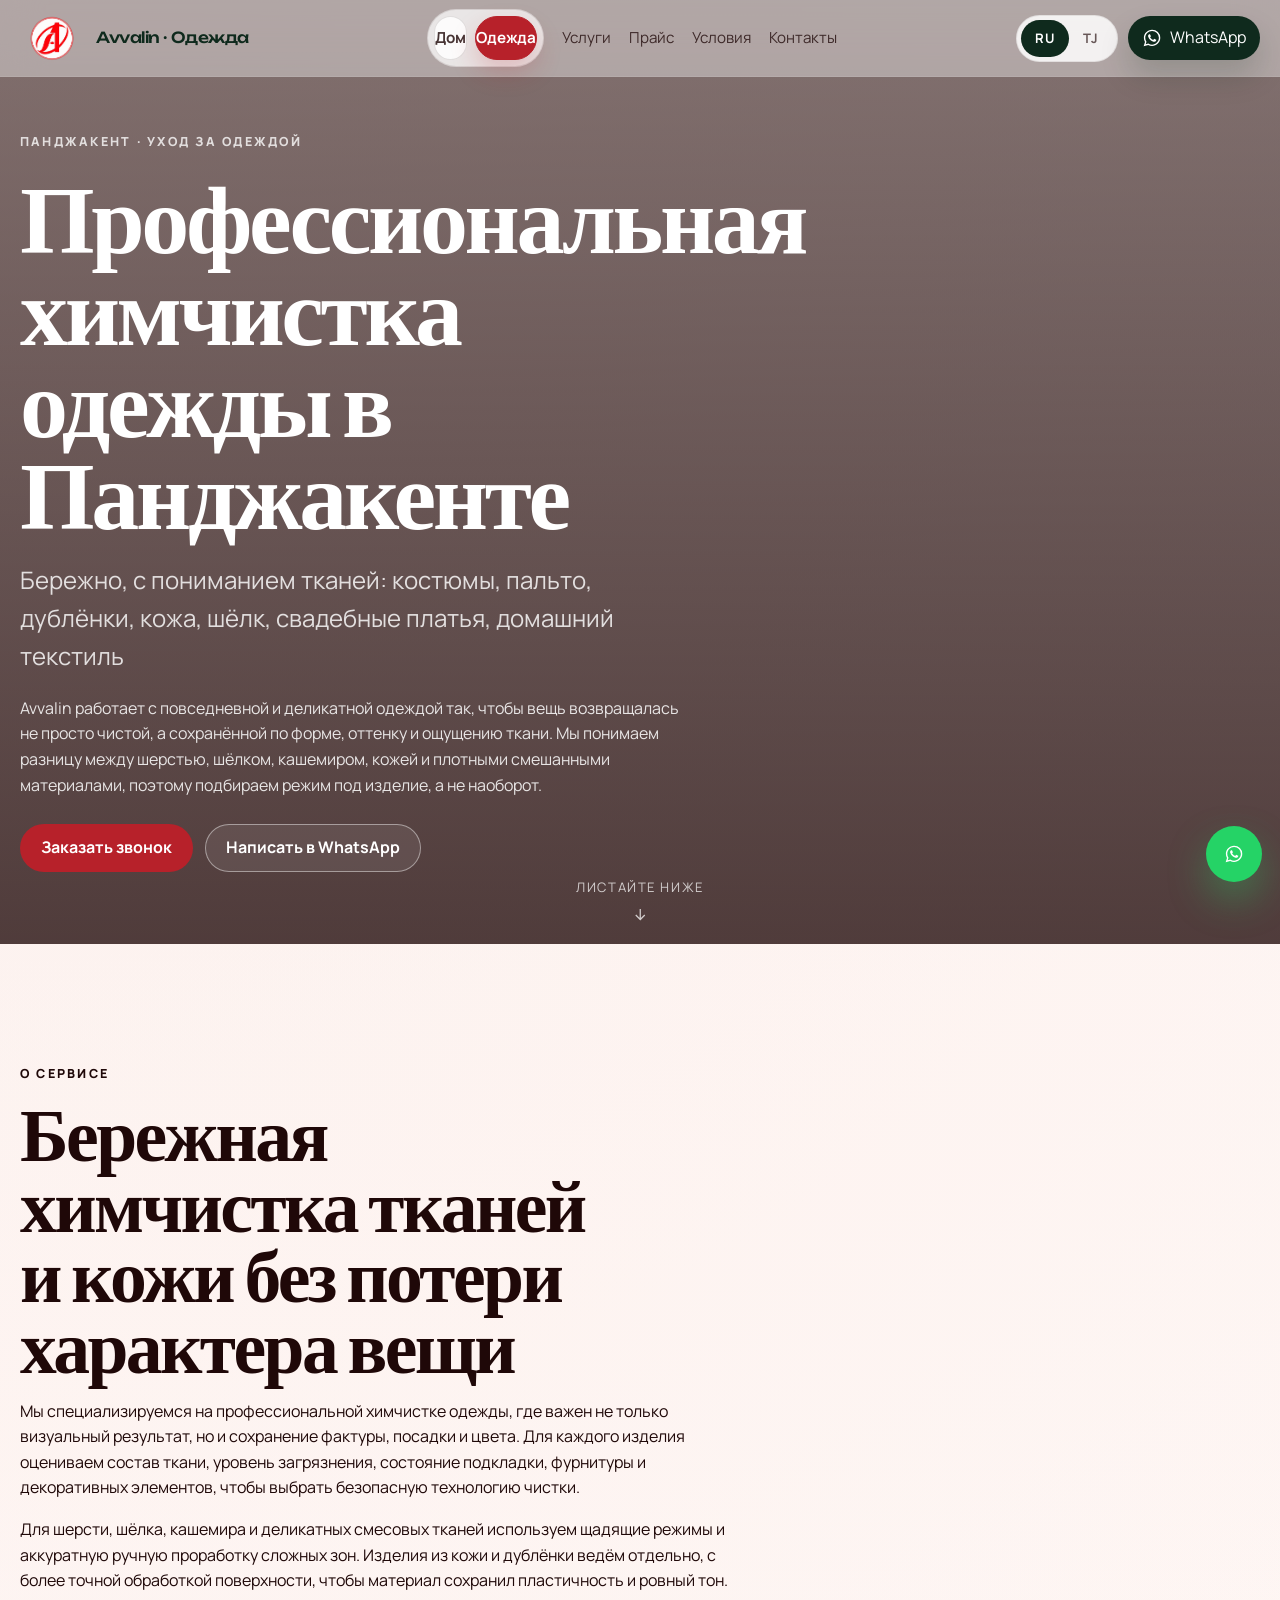
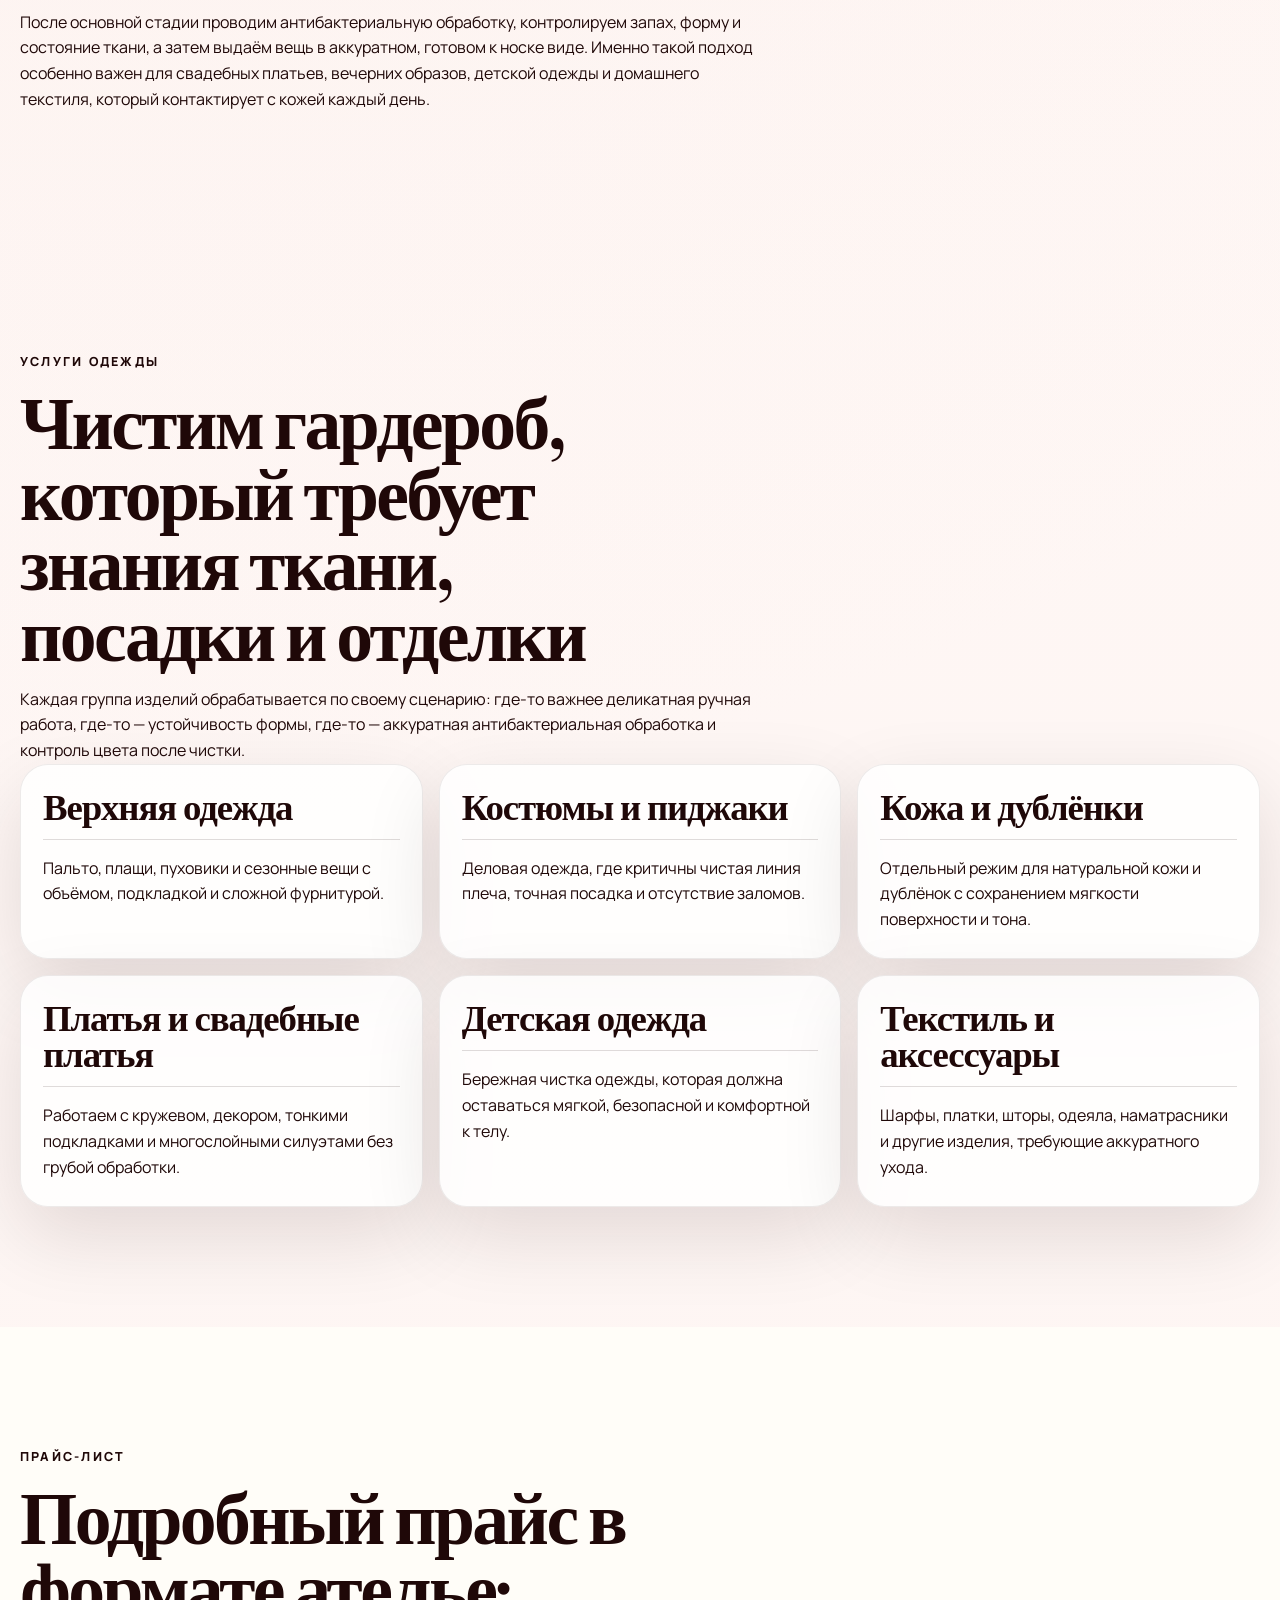
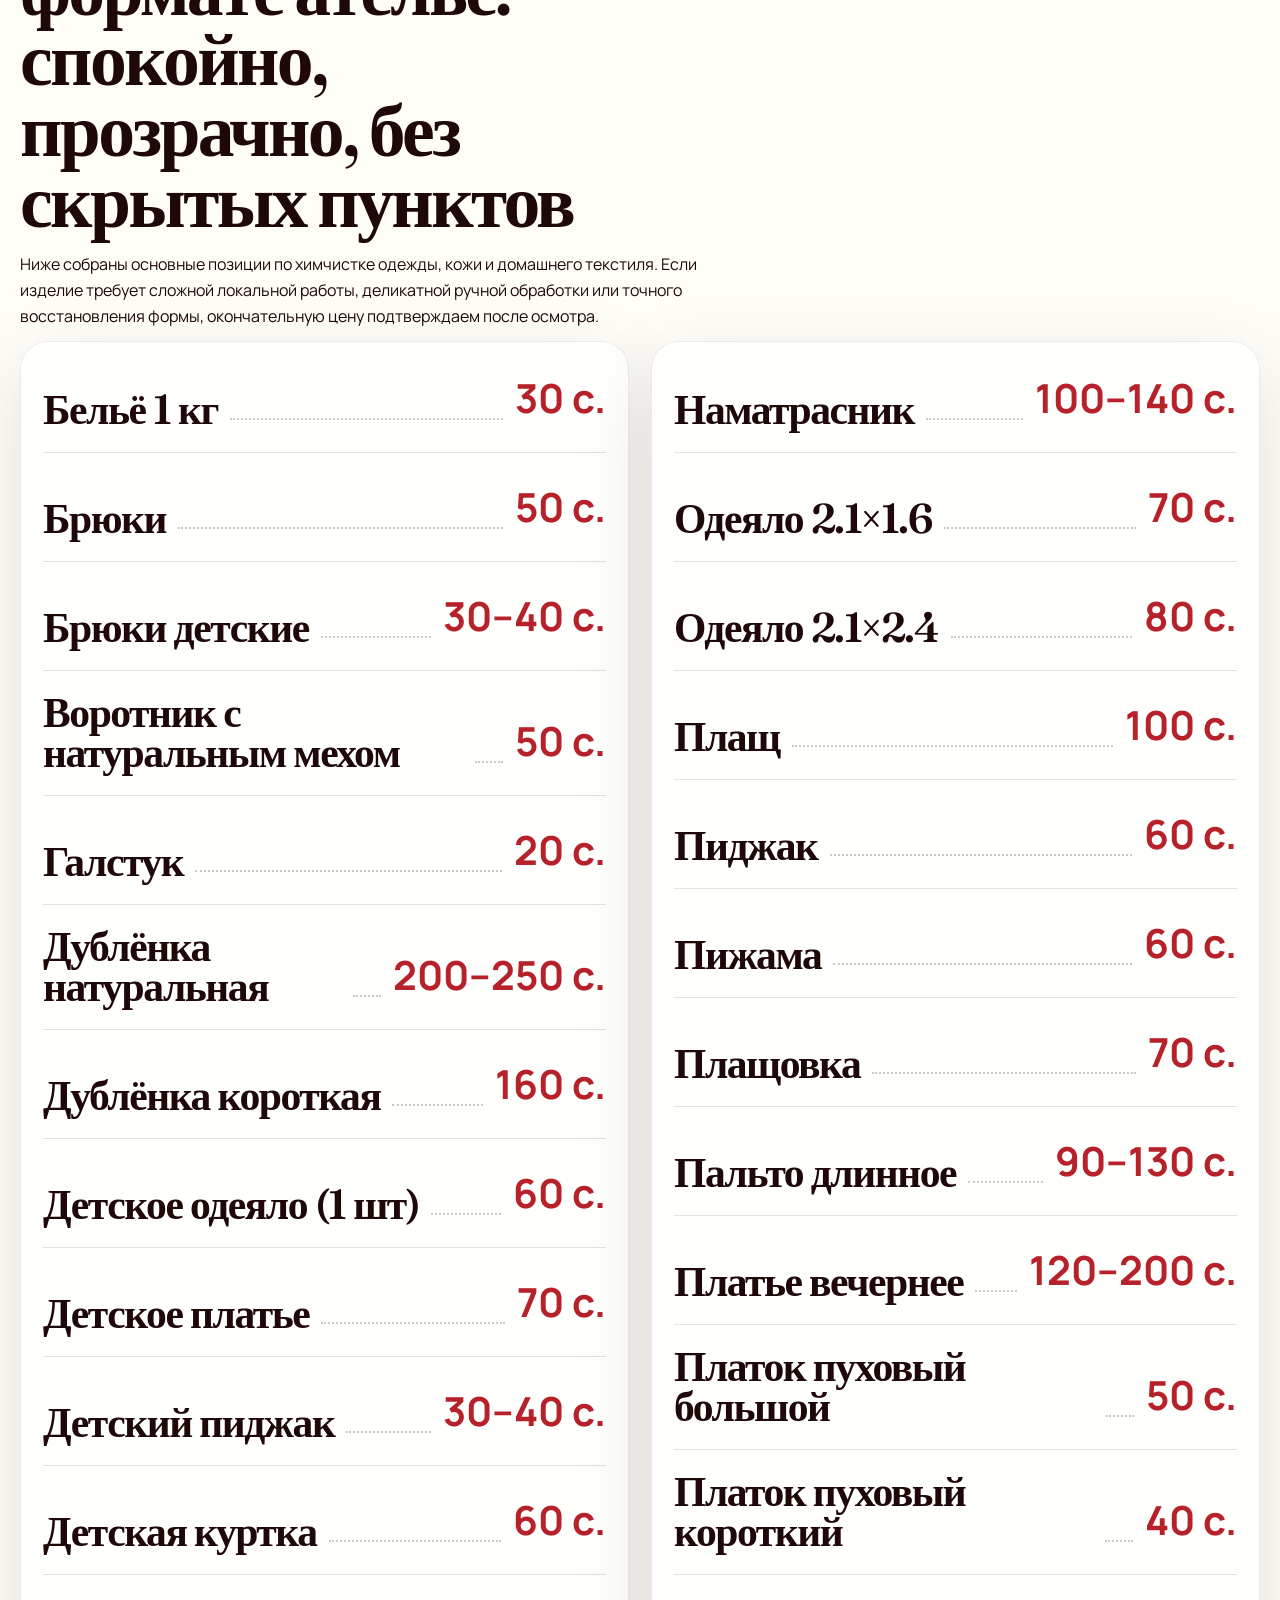
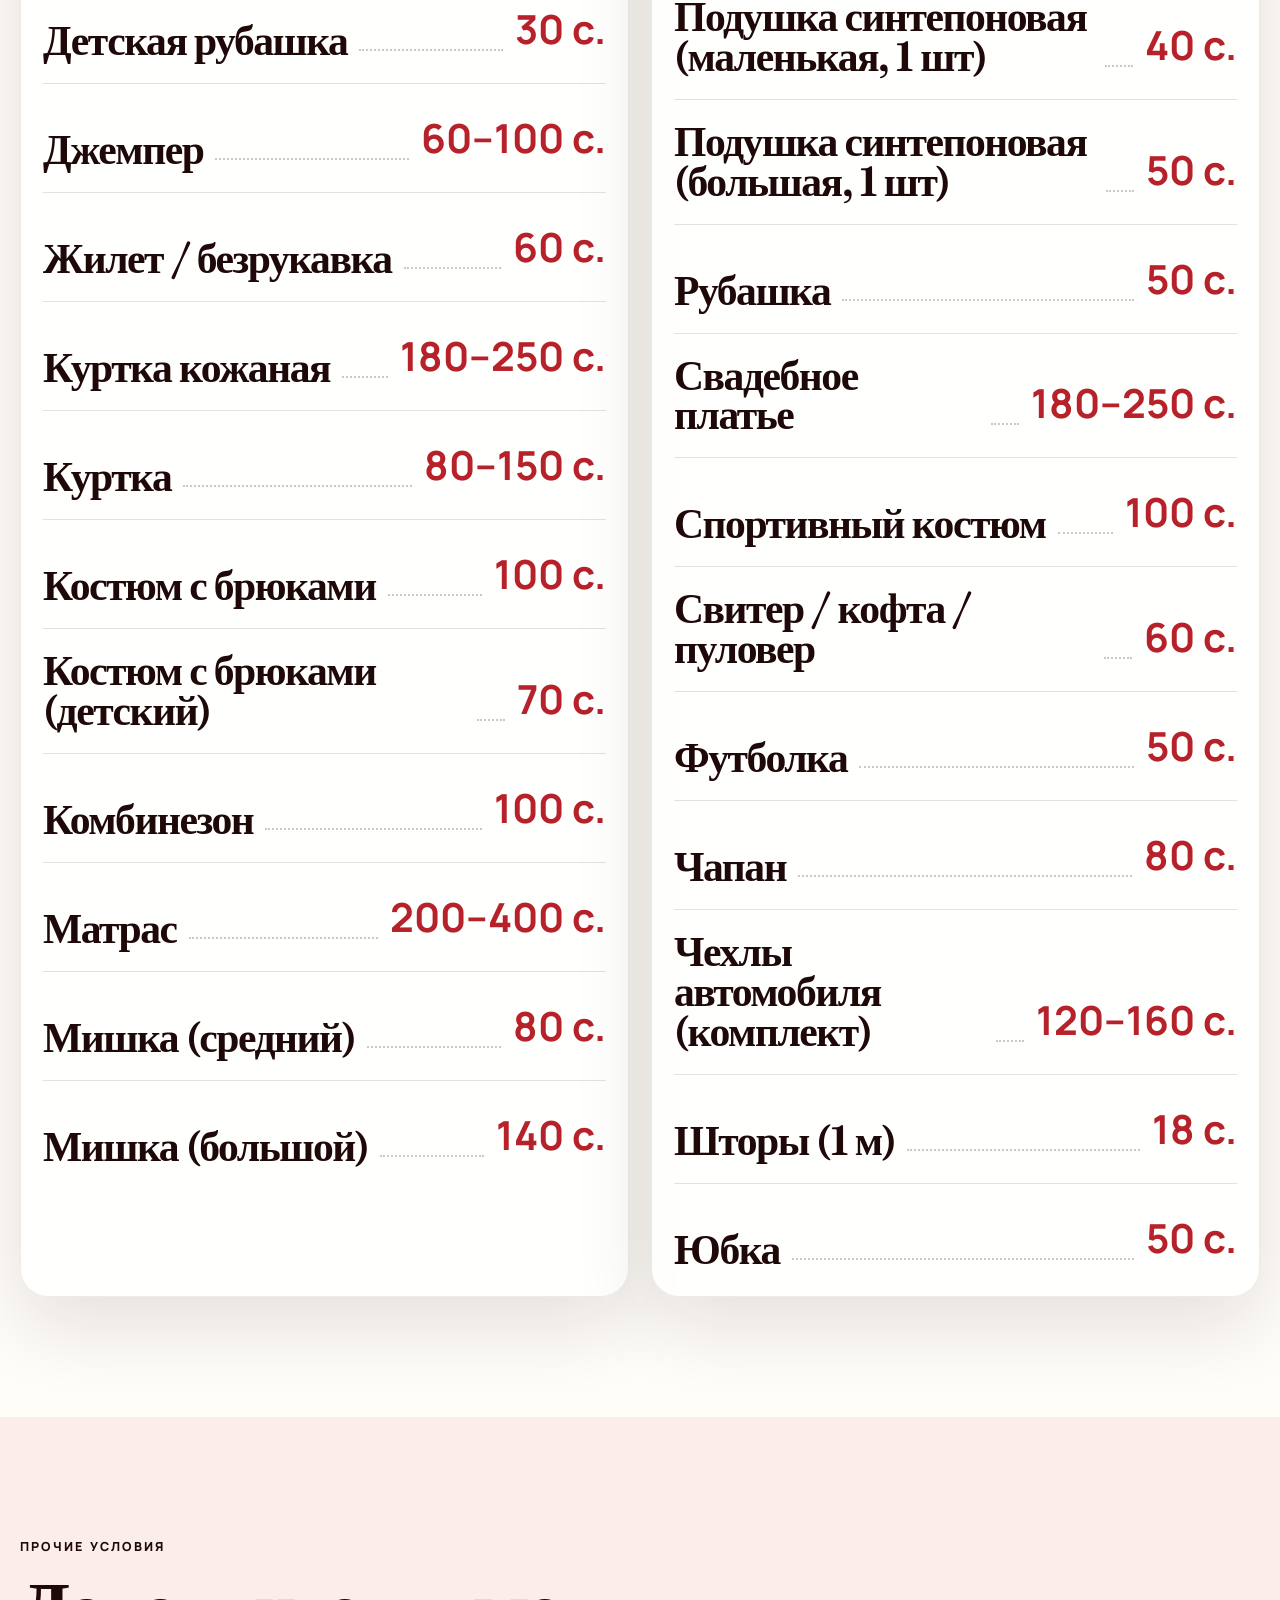
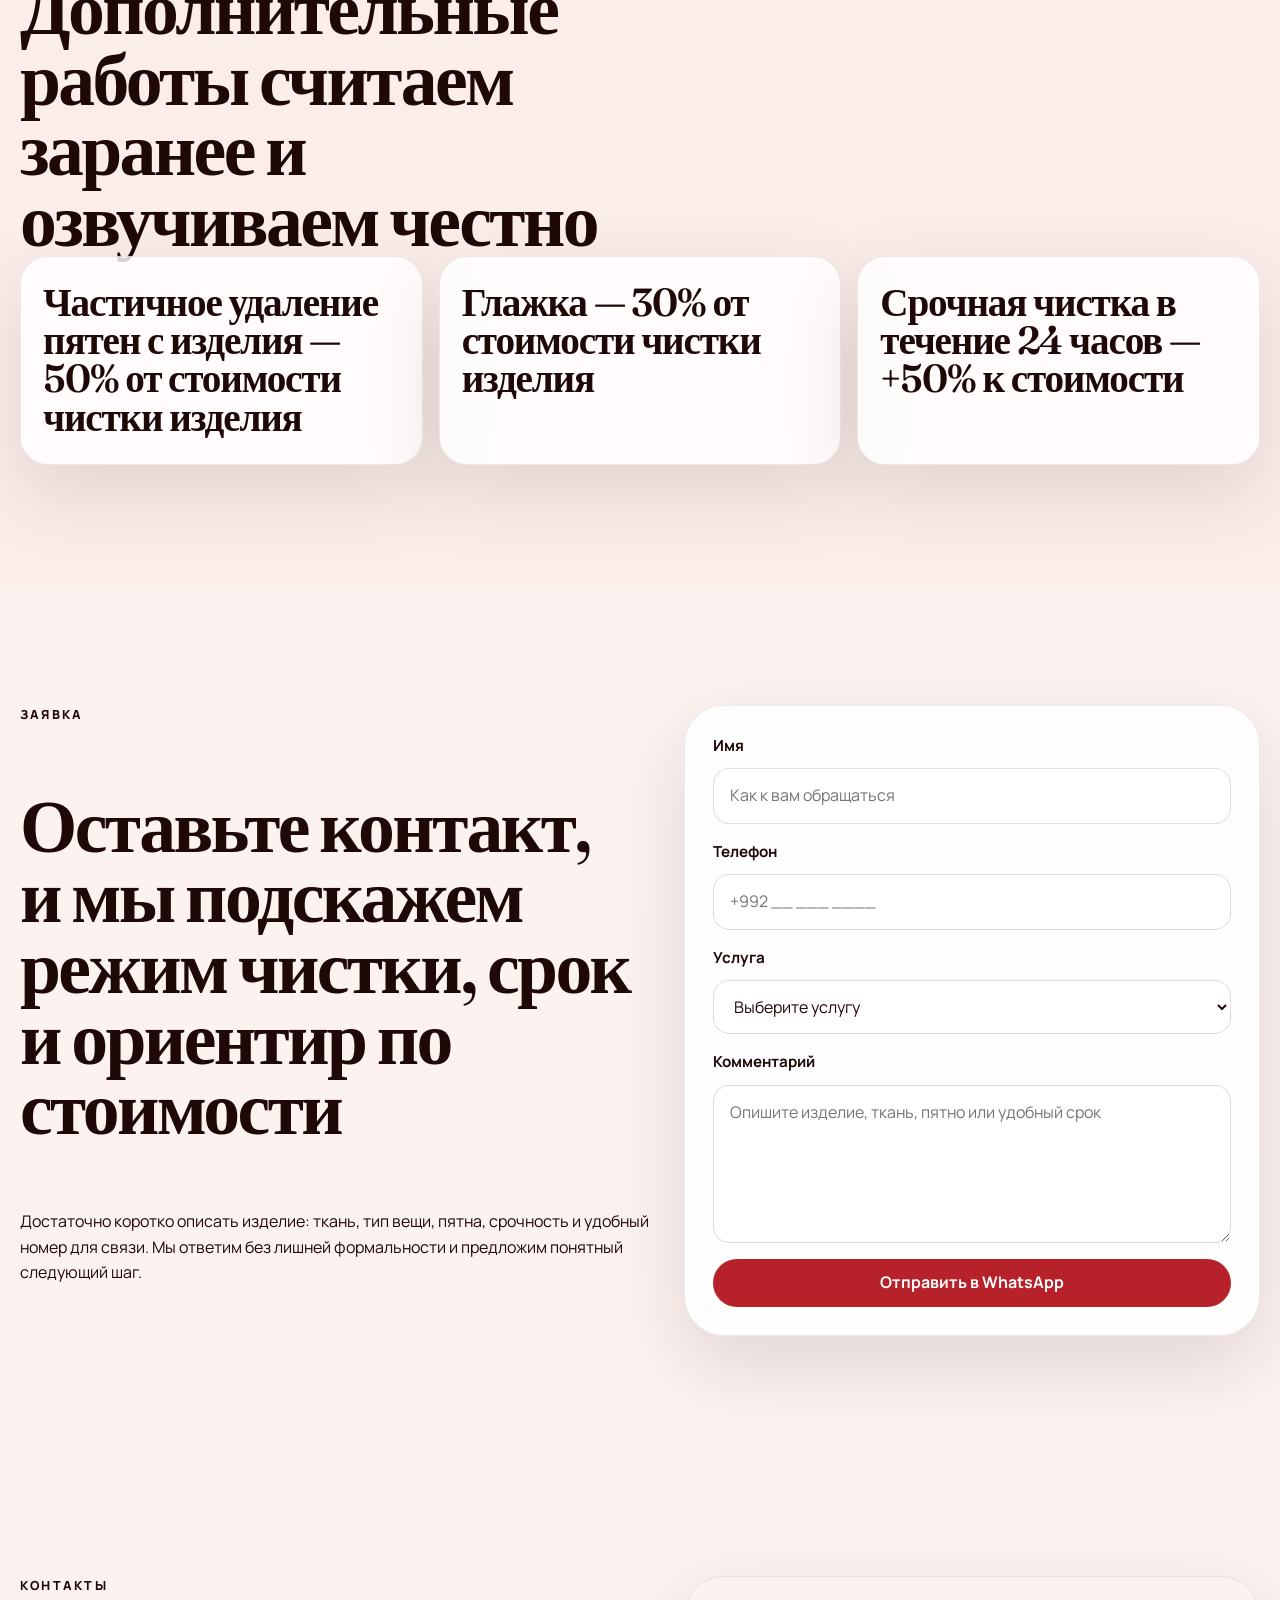
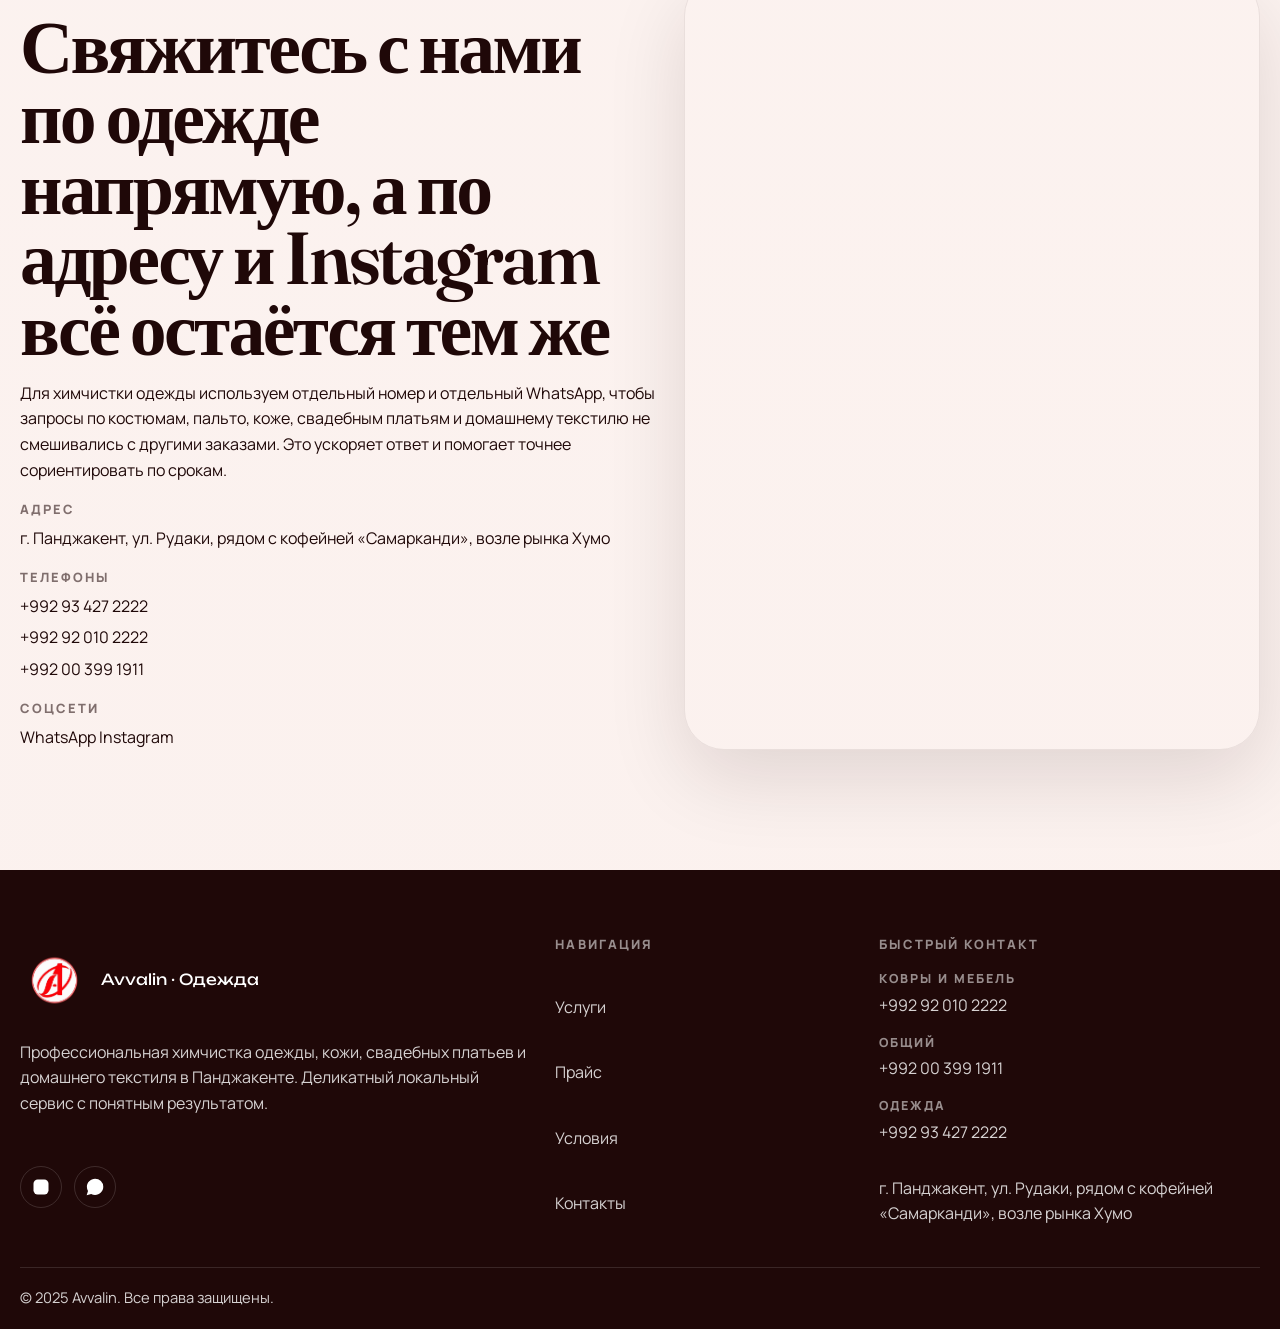
==== clothing.html @ 43af477d "feat(clothing): add second page Avvalin Clothing with red theme - New clothing.html page (red theme " ====
<!DOCTYPE html>
<html lang="ru">
  <head>
    <meta charset="UTF-8" />
    <meta name="viewport" content="width=device-width, initial-scale=1.0" />
    <title>Avvalin — химчистка одежды в Панджакенте</title>
    <meta
      name="description"
      content="Avvalin — профессиональная химчистка одежды, кожи, свадебных платьев и домашнего текстиля в Панджакенте."
    />
    <meta name="theme-color" content="#B7212A" />
    <link rel="preconnect" href="https://fonts.googleapis.com" />
    <link rel="preconnect" href="https://fonts.gstatic.com" crossorigin />
    <link
      href="https://fonts.googleapis.com/css2?family=Fraunces:opsz,wght@9..144,500;9..144,600;9..144,700&family=Manrope:wght@400;500;600;700;800&family=Unbounded:wght@500;600&display=swap&subset=cyrillic"
      rel="stylesheet"
    />
    <link rel="stylesheet" href="./styles.css" />
  </head>
  <body
    data-theme="red"
    data-whatsapp-number="992934272222"
    data-title-ru="Avvalin — химчистка одежды в Панджакенте"
    data-title-tj="Avvalin — кимиёшӯйии либос дар Панҷакент"
    data-description-ru="Avvalin — профессиональная химчистка одежды, кожи, свадебных платьев и домашнего текстиля в Панджакенте."
    data-description-tj="Avvalin — кимиёшӯйии касбии либос, чарм, либосҳои арӯсӣ ва матоъи хонагӣ дар Панҷакент."
  >
    <header class="site-header is-top" data-header>
      <div class="container header-inner">
        <a class="brand" href="#hero" aria-label="Avvalin">
          <img
            src="./assets/logo-red.png"
            alt="Avvalin"
            width="216"
            height="58"
            loading="eager"
            decoding="async"
            data-alt-ru="Логотип Avvalin"
            data-alt-tj="Нишонаи Avvalin"
          />
          <span class="brand-name" data-ru="Avvalin · Одежда" data-tj="Avvalin · Либос">
            Avvalin · Одежда
          </span>
        </a>

        <nav class="header-nav" aria-label="Основная навигация">
          <div class="page-switch" aria-label="Навигация по страницам">
            <a class="page-switch__link" href="./index.html" data-ru="Дом" data-tj="Хона">Дом</a>
            <a class="page-switch__link is-current" href="./clothing.html" data-ru="Одежда" data-tj="Либос">
              Одежда
            </a>
          </div>
          <a href="#services" data-ru="Услуги" data-tj="Хизматҳо">Услуги</a>
          <a href="#price" data-ru="Прайс" data-tj="Нархнома">Прайс</a>
          <a href="#terms" data-ru="Условия" data-tj="Шартҳо">Условия</a>
          <a href="#contacts" data-ru="Контакты" data-tj="Тамос">Контакты</a>
        </nav>

        <div class="header-actions">
          <div class="language-switch" role="group" aria-label="Language switcher">
            <button class="language-switch__button is-active" type="button" data-lang-button="ru">
              RU
            </button>
            <button class="language-switch__button" type="button" data-lang-button="tj">TJ</button>
          </div>

          <a
            class="wa-chip"
            href="https://wa.me/992934272222"
            target="_blank"
            rel="noreferrer"
            aria-label="WhatsApp"
            data-aria-ru="Написать в WhatsApp"
            data-aria-tj="Дар WhatsApp навиштан"
          >
            <svg viewBox="0 0 24 24" aria-hidden="true">
              <path
                d="M19.05 4.94A9.76 9.76 0 0 0 12.09 2C6.66 2 2.25 6.41 2.25 11.84c0 1.74.46 3.43 1.34 4.92L2 22l5.4-1.57a9.8 9.8 0 0 0 4.68 1.2h.01c5.43 0 9.84-4.41 9.84-9.84a9.75 9.75 0 0 0-2.88-6.85Zm-6.96 15.04h-.01a8.15 8.15 0 0 1-4.14-1.13l-.3-.18-3.2.93.95-3.11-.2-.32a8.14 8.14 0 0 1-1.26-4.34c0-4.5 3.66-8.16 8.16-8.16 2.18 0 4.23.85 5.77 2.39a8.1 8.1 0 0 1 2.39 5.77c0 4.5-3.66 8.15-8.16 8.15Zm4.47-6.11c-.24-.12-1.43-.71-1.65-.79-.22-.08-.38-.12-.54.12-.16.24-.62.79-.76.95-.14.16-.28.18-.52.06-.24-.12-1-.37-1.91-1.19-.71-.63-1.19-1.41-1.33-1.65-.14-.24-.01-.37.1-.49.1-.1.24-.28.36-.42.12-.14.16-.24.24-.4.08-.16.04-.3-.02-.42-.06-.12-.54-1.31-.74-1.79-.2-.48-.4-.41-.54-.41h-.46c-.16 0-.42.06-.64.3-.22.24-.84.82-.84 2s.86 2.32.98 2.48c.12.16 1.69 2.58 4.09 3.62.57.25 1.02.4 1.37.51.58.18 1.11.16 1.53.1.47-.07 1.43-.58 1.64-1.14.2-.56.2-1.04.14-1.14-.06-.1-.22-.16-.46-.28Z"
              />
            </svg>
            <span data-ru="WhatsApp" data-tj="WhatsApp">WhatsApp</span>
          </a>

          <button
            class="menu-toggle"
            type="button"
            aria-label="Открыть меню"
            aria-expanded="false"
            data-menu-toggle
            data-aria-ru="Открыть меню"
            data-aria-tj="Кушодани меню"
          >
            <span></span>
            <span></span>
            <span></span>
          </button>
        </div>
      </div>
    </header>

    <div class="mobile-menu" data-mobile-menu aria-hidden="true">
      <div class="mobile-menu__backdrop" data-menu-backdrop aria-hidden="true"></div>
      <div class="mobile-menu__panel" role="dialog" aria-modal="true" aria-label="Меню">
        <button
          class="mobile-menu__close"
          type="button"
          data-menu-close
          aria-label="Закрыть меню"
          data-aria-ru="Закрыть меню"
          data-aria-tj="Бастани меню"
        >
          <svg viewBox="0 0 24 24" aria-hidden="true">
            <path d="M6 6l12 12M18 6L6 18" />
          </svg>
        </button>
        <div class="mobile-menu__inner">
          <nav class="mobile-menu__nav" aria-label="Mobile navigation">
            <div class="page-switch page-switch--menu" aria-label="Навигация по страницам">
              <a class="page-switch__link" href="./index.html" data-menu-link data-ru="Дом" data-tj="Хона">Дом</a>
              <a class="page-switch__link is-current" href="./clothing.html" data-menu-link data-ru="Одежда" data-tj="Либос">
                Одежда
              </a>
            </div>
            <a href="#services" data-menu-link data-ru="Услуги" data-tj="Хизматҳо">Услуги</a>
            <a href="#price" data-menu-link data-ru="Прайс" data-tj="Нархнома">Прайс</a>
            <a href="#terms" data-menu-link data-ru="Условия" data-tj="Шартҳо">Условия</a>
            <a href="#contacts" data-menu-link data-ru="Контакты" data-tj="Тамос">Контакты</a>
            <a href="#request" data-menu-link data-ru="Заявка" data-tj="Дархост">Заявка</a>
          </nav>
          <div class="mobile-menu__meta">
            <p
              data-ru="Профессиональная химчистка одежды, кожи и деликатного текстиля в Панджакенте."
              data-tj="Кимиёшӯйии касбии либос, чарм ва матоъи нозук дар Панҷакент."
            >
              Профессиональная химчистка одежды, кожи и деликатного текстиля в Панджакенте.
            </p>
            <a class="mobile-menu__phone" href="tel:+992934272222">+992 93 427 2222</a>
            <a class="mobile-menu__phone" href="tel:+992920102222">+992 92 010 2222</a>
            <a class="mobile-menu__phone" href="tel:+992003991911">+992 00 399 1911</a>
            <a
              class="mobile-menu__wa"
              href="https://wa.me/992934272222"
              target="_blank"
              rel="noreferrer"
              data-ru="Написать в WhatsApp"
              data-tj="Дар WhatsApp навиштан"
            >
              Написать в WhatsApp
            </a>
          </div>
        </div>
      </div>
    </div>

    <main>
      <section class="hero" id="hero">
        <div class="hero-media" aria-hidden="true"></div>
        <div class="hero-overlay" aria-hidden="true"></div>

        <div class="container hero-content">
          <p class="hero-kicker" data-ru="Панджакент · уход за одеждой" data-tj="Панҷакент · нигоҳубини либос">
            Панджакент · уход за одеждой
          </p>
          <h1
            class="hero-title"
            data-ru="Профессиональная химчистка одежды в Панджакенте"
            data-tj="Кимиёшӯйии касбии либос дар Панҷакент"
          >
            Профессиональная химчистка одежды в Панджакенте
          </h1>
          <p
            class="hero-subtitle"
            data-ru="Бережно, с пониманием тканей: костюмы, пальто, дублёнки, кожа, шёлк, свадебные платья, домашний текстиль"
            data-tj="Бо эҳтиёт, бо донистани матоъҳо: костюмҳо, пальто, дубленка, чарм, абрешим, либосҳои арӯсӣ ва матоъи хонагӣ"
          >
            Бережно, с пониманием тканей: костюмы, пальто, дублёнки, кожа, шёлк, свадебные
            платья, домашний текстиль
          </p>
          <div class="hero-copy">
            <p
              data-ru="Avvalin работает с повседневной и деликатной одеждой так, чтобы вещь возвращалась не просто чистой, а сохранённой по форме, оттенку и ощущению ткани. Мы понимаем разницу между шерстью, шёлком, кашемиром, кожей и плотными смешанными материалами, поэтому подбираем режим под изделие, а не наоборот."
              data-tj="Avvalin бо либоси ҳаррӯза ва нозук тавре кор мекунад, ки ашё на танҳо тоза, балки аз рӯи шакл, ранг ва ҳисси матоъ ҳифзшуда баргардад. Мо фарқи пашм, абрешим, кашемир, чарм ва матоъҳои омехтаи зичро мефаҳмем, бинобар ин режимро ба ашё мутобиқ мекунем, на баръакс."
            >
              Avvalin работает с повседневной и деликатной одеждой так, чтобы вещь возвращалась не
              просто чистой, а сохранённой по форме, оттенку и ощущению ткани. Мы понимаем
              разницу между шерстью, шёлком, кашемиром, кожей и плотными смешанными материалами,
              поэтому подбираем режим под изделие, а не наоборот.
            </p>
          </div>

          <div class="hero-actions">
            <a class="button button--solid" href="tel:+992934272222" data-ru="Заказать звонок" data-tj="Дархости занг">
              Заказать звонок
            </a>
            <a
              class="button button--outline"
              href="https://wa.me/992934272222"
              target="_blank"
              rel="noreferrer"
              data-ru="Написать в WhatsApp"
              data-tj="Дар WhatsApp навиштан"
            >
              Написать в WhatsApp
            </a>
          </div>
        </div>

        <a class="scroll-indicator" href="#about" aria-label="Scroll">
          <span data-ru="Листайте ниже" data-tj="Ба поён гузаред">Листайте ниже</span>
          <svg viewBox="0 0 24 24" aria-hidden="true">
            <path d="M12 4v14M6 12l6 6 6-6" />
          </svg>
        </a>
      </section>

      <section class="section" id="about">
        <div class="container">
          <div class="section-intro">
            <p class="section-kicker" data-ru="О сервисе" data-tj="Дар бораи хизмат">О сервисе</p>
            <h2
              data-ru="Бережная химчистка тканей и кожи без потери характера вещи"
              data-tj="Кимиёшӯйии эҳтиёткоронаи матоъ ва чарм бе аз даст додани хусусияти ашё"
            >
              Бережная химчистка тканей и кожи без потери характера вещи
            </h2>
            <p
              data-ru="Мы специализируемся на профессиональной химчистке одежды, где важен не только визуальный результат, но и сохранение фактуры, посадки и цвета. Для каждого изделия оцениваем состав ткани, уровень загрязнения, состояние подкладки, фурнитуры и декоративных элементов, чтобы выбрать безопасную технологию чистки."
              data-tj="Мо ба кимиёшӯйии касбии либос ихтисос дорем, ки дар он на танҳо натиҷаи зоҳирӣ, балки нигоҳ доштани бофт, нишаст ва ранг муҳим аст. Барои ҳар ашё таркиби матоъ, сатҳи ифлосӣ, ҳолати астар, фурнитура ва ҷузъҳои ороиширо арзёбӣ мекунем, то технологияи бехатари тозакунӣ интихоб шавад."
            >
              Мы специализируемся на профессиональной химчистке одежды, где важен не только
              визуальный результат, но и сохранение фактуры, посадки и цвета. Для каждого изделия
              оцениваем состав ткани, уровень загрязнения, состояние подкладки, фурнитуры и
              декоративных элементов, чтобы выбрать безопасную технологию чистки.
            </p>
            <p
              data-ru="Для шерсти, шёлка, кашемира и деликатных смесовых тканей используем щадящие режимы и аккуратную ручную проработку сложных зон. Изделия из кожи и дублёнки ведём отдельно, с более точной обработкой поверхности, чтобы материал сохранил пластичность и ровный тон."
              data-tj="Барои пашм, абрешим, кашемир ва матоъҳои нозуки омехта режимҳои мулоим ва коркарди дақиқи дастии минтақаҳои душворро истифода мебарем. Ашёи чармӣ ва дубленкаро ҷудогона мебарем, бо коркарди дақиқтари рӯй, то мавод пластикӣ ва ранги якхелаашро нигоҳ дорад."
            >
              Для шерсти, шёлка, кашемира и деликатных смесовых тканей используем щадящие режимы
              и аккуратную ручную проработку сложных зон. Изделия из кожи и дублёнки ведём
              отдельно, с более точной обработкой поверхности, чтобы материал сохранил
              пластичность и ровный тон.
            </p>
            <p
              data-ru="После основной стадии проводим антибактериальную обработку, контролируем запах, форму и состояние ткани, а затем выдаём вещь в аккуратном, готовом к носке виде. Именно такой подход особенно важен для свадебных платьев, вечерних образов, детской одежды и домашнего текстиля, который контактирует с кожей каждый день."
              data-tj="Пас аз марҳилаи асосӣ коркарди антибактериалӣ мегузаронем, бӯй, шакл ва ҳолати матоъро назорат мекунем ва баъд ашёро дар ҳолати ороста ва омодаи истифода месупорем. Ин гуна муносибат махсусан барои либосҳои арӯсӣ, либосҳои шомӣ, либоси кӯдакона ва матоъи хонагие, ки ҳар рӯз бо пӯст тамос мегирад, муҳим аст."
            >
              После основной стадии проводим антибактериальную обработку, контролируем запах,
              форму и состояние ткани, а затем выдаём вещь в аккуратном, готовом к носке виде.
              Именно такой подход особенно важен для свадебных платьев, вечерних образов, детской
              одежды и домашнего текстиля, который контактирует с кожей каждый день.
            </p>
          </div>
        </div>
      </section>

      <section class="section services-section" id="services">
        <div class="container">
          <div class="section-intro">
            <p class="section-kicker" data-ru="Услуги одежды" data-tj="Хизматҳои либос">Услуги одежды</p>
            <h2
              data-ru="Чистим гардероб, который требует знания ткани, посадки и отделки"
              data-tj="Он гардеробро тоза мекунем, ки дониши матоъ, нишаст ва ороишро талаб мекунад"
            >
              Чистим гардероб, который требует знания ткани, посадки и отделки
            </h2>
            <p
              data-ru="Каждая группа изделий обрабатывается по своему сценарию: где-то важнее деликатная ручная работа, где-то — устойчивость формы, где-то — аккуратная антибактериальная обработка и контроль цвета после чистки."
              data-tj="Ҳар гурӯҳи ашё бо сенарияи худ коркард мешавад: дар ҷое кори нозуки дастӣ муҳимтар аст, дар ҷои дигар устувории шакл, ва дар мавриде дигар коркарди антибактериалии дақиқ ва назорати ранг пас аз тозакунӣ."
            >
              Каждая группа изделий обрабатывается по своему сценарию: где-то важнее деликатная
              ручная работа, где-то — устойчивость формы, где-то — аккуратная антибактериальная
              обработка и контроль цвета после чистки.
            </p>
          </div>

          <div class="service-groups">
            <article class="service-group">
              <h3 data-ru="Верхняя одежда" data-tj="Либоси рӯй">Верхняя одежда</h3>
              <div class="service-line"></div>
              <p
                data-ru="Пальто, плащи, пуховики и сезонные вещи с объёмом, подкладкой и сложной фурнитурой."
                data-tj="Пальто, плащ, пуховик ва либосҳои мавсимӣ бо ҳаҷм, астар ва фурнитураи мураккаб."
              >
                Пальто, плащи, пуховики и сезонные вещи с объёмом, подкладкой и сложной
                фурнитурой.
              </p>
            </article>

            <article class="service-group">
              <h3 data-ru="Костюмы и пиджаки" data-tj="Костюм ва пиҷакҳо">Костюмы и пиджаки</h3>
              <div class="service-line"></div>
              <p
                data-ru="Деловая одежда, где критичны чистая линия плеча, точная посадка и отсутствие заломов."
                data-tj="Либоси корӣ, ки дар он хатти тозаи китф, нишасти дақиқ ва набудани чинҳо муҳим аст."
              >
                Деловая одежда, где критичны чистая линия плеча, точная посадка и отсутствие
                заломов.
              </p>
            </article>

            <article class="service-group">
              <h3 data-ru="Кожа и дублёнки" data-tj="Чарм ва дубленка">Кожа и дублёнки</h3>
              <div class="service-line"></div>
              <p
                data-ru="Отдельный режим для натуральной кожи и дублёнок с сохранением мягкости поверхности и тона."
                data-tj="Режими ҷудогона барои чарми табиӣ ва дубленка бо нигоҳ доштани нармӣ ва ранги рӯй."
              >
                Отдельный режим для натуральной кожи и дублёнок с сохранением мягкости поверхности
                и тона.
              </p>
            </article>

            <article class="service-group">
              <h3 data-ru="Платья и свадебные платья" data-tj="Либосҳо ва либосҳои арӯсӣ">
                Платья и свадебные платья
              </h3>
              <div class="service-line"></div>
              <p
                data-ru="Работаем с кружевом, декором, тонкими подкладками и многослойными силуэтами без грубой обработки."
                data-tj="Бо тӯр, ороиш, астарҳои нозук ва силуэтҳои чандқабата бе коркарди дағал кор мекунем."
              >
                Работаем с кружевом, декором, тонкими подкладками и многослойными силуэтами без
                грубой обработки.
              </p>
            </article>

            <article class="service-group">
              <h3 data-ru="Детская одежда" data-tj="Либоси кӯдакона">Детская одежда</h3>
              <div class="service-line"></div>
              <p
                data-ru="Бережная чистка одежды, которая должна оставаться мягкой, безопасной и комфортной к телу."
                data-tj="Тозакунии эҳтиёткоронаи либосе, ки бояд мулоим, бехатар ва барои бадан роҳат бимонад."
              >
                Бережная чистка одежды, которая должна оставаться мягкой, безопасной и комфортной
                к телу.
              </p>
            </article>

            <article class="service-group">
              <h3 data-ru="Текстиль и аксессуары" data-tj="Матоъ ва аксессуарҳо">Текстиль и аксессуары</h3>
              <div class="service-line"></div>
              <p
                data-ru="Шарфы, платки, шторы, одеяла, наматрасники и другие изделия, требующие аккуратного ухода."
                data-tj="Шарф, рӯймол, парда, кӯрпа, рӯйпӯши матрас ва дигар ашёе, ки нигоҳубини дақиқ мехоҳанд."
              >
                Шарфы, платки, шторы, одеяла, наматрасники и другие изделия, требующие аккуратного
                ухода.
              </p>
            </article>
          </div>
        </div>
      </section>

      <section class="section price-section" id="price">
        <div class="container">
          <div class="section-intro">
            <p class="section-kicker" data-ru="Прайс-лист" data-tj="Нархнома">Прайс-лист</p>
            <h2
              data-ru="Подробный прайс в формате ателье: спокойно, прозрачно, без скрытых пунктов"
              data-tj="Нархномаи муфассал дар услуби ателье: ором, равшан ва бе бандҳои пинҳонӣ"
            >
              Подробный прайс в формате ателье: спокойно, прозрачно, без скрытых пунктов
            </h2>
            <p
              data-ru="Ниже собраны основные позиции по химчистке одежды, кожи и домашнего текстиля. Если изделие требует сложной локальной работы, деликатной ручной обработки или точного восстановления формы, окончательную цену подтверждаем после осмотра."
              data-tj="Поёнтар мавқеъҳои асосии кимиёшӯйии либос, чарм ва матоъи хонагӣ оварда шудаанд. Агар ашё кори мураккаби маҳаллӣ, коркарди нозуки дастӣ ё барқарорсозии дақиқи шаклро талаб кунад, арзиши ниҳоиро баъд аз азназаргузаронӣ тасдиқ мекунем."
            >
              Ниже собраны основные позиции по химчистке одежды, кожи и домашнего текстиля. Если
              изделие требует сложной локальной работы, деликатной ручной обработки или точного
              восстановления формы, окончательную цену подтверждаем после осмотра.
            </p>
          </div>

          <div class="price-columns">
            <div class="price-column">
              <div class="price-row">
                <span class="price-row__name" data-ru="Бельё 1 кг" data-tj="Либос (сафедпӯшӣ) 1 кг">Бельё 1 кг</span>
                <span class="price-row__dots" aria-hidden="true"></span>
                <span class="price-row__value" data-ru="30 с." data-tj="30 с.">30 с.</span>
              </div>
              <div class="price-row">
                <span class="price-row__name" data-ru="Брюки" data-tj="Шим">Брюки</span>
                <span class="price-row__dots" aria-hidden="true"></span>
                <span class="price-row__value" data-ru="50 с." data-tj="50 с.">50 с.</span>
              </div>
              <div class="price-row">
                <span class="price-row__name" data-ru="Брюки детские" data-tj="Шими бачагона">Брюки детские</span>
                <span class="price-row__dots" aria-hidden="true"></span>
                <span class="price-row__value" data-ru="30–40 с." data-tj="30–40 с.">30–40 с.</span>
              </div>
              <div class="price-row">
                <span class="price-row__name" data-ru="Воротник с натуральным мехом" data-tj="Гиребон бо пӯсти табиӣ">
                  Воротник с натуральным мехом
                </span>
                <span class="price-row__dots" aria-hidden="true"></span>
                <span class="price-row__value" data-ru="50 с." data-tj="50 с.">50 с.</span>
              </div>
              <div class="price-row">
                <span class="price-row__name" data-ru="Галстук" data-tj="Галстук">Галстук</span>
                <span class="price-row__dots" aria-hidden="true"></span>
                <span class="price-row__value" data-ru="20 с." data-tj="20 с.">20 с.</span>
              </div>
              <div class="price-row">
                <span class="price-row__name" data-ru="Дублёнка натуральная" data-tj="Дубленкаи табиӣ">Дублёнка натуральная</span>
                <span class="price-row__dots" aria-hidden="true"></span>
                <span class="price-row__value" data-ru="200–250 с." data-tj="200–250 с.">200–250 с.</span>
              </div>
              <div class="price-row">
                <span class="price-row__name" data-ru="Дублёнка короткая" data-tj="Дубленкаи кӯтоҳ">Дублёнка короткая</span>
                <span class="price-row__dots" aria-hidden="true"></span>
                <span class="price-row__value" data-ru="160 с." data-tj="160 с.">160 с.</span>
              </div>
              <div class="price-row">
                <span class="price-row__name" data-ru="Детское одеяло (1 шт)" data-tj="Кӯрпаи бачагона (1 дона)">
                  Детское одеяло (1 шт)
                </span>
                <span class="price-row__dots" aria-hidden="true"></span>
                <span class="price-row__value" data-ru="60 с." data-tj="60 с.">60 с.</span>
              </div>
              <div class="price-row">
                <span class="price-row__name" data-ru="Детское платье" data-tj="Либоси бачагона">Детское платье</span>
                <span class="price-row__dots" aria-hidden="true"></span>
                <span class="price-row__value" data-ru="70 с." data-tj="70 с.">70 с.</span>
              </div>
              <div class="price-row">
                <span class="price-row__name" data-ru="Детский пиджак" data-tj="Пиҷаки бачагона">Детский пиджак</span>
                <span class="price-row__dots" aria-hidden="true"></span>
                <span class="price-row__value" data-ru="30–40 с." data-tj="30–40 с.">30–40 с.</span>
              </div>
              <div class="price-row">
                <span class="price-row__name" data-ru="Детская куртка" data-tj="Куртаи бачагона">Детская куртка</span>
                <span class="price-row__dots" aria-hidden="true"></span>
                <span class="price-row__value" data-ru="60 с." data-tj="60 с.">60 с.</span>
              </div>
              <div class="price-row">
                <span class="price-row__name" data-ru="Детская рубашка" data-tj="Куртаи бачагонаи рӯйӣ">
                  Детская рубашка
                </span>
                <span class="price-row__dots" aria-hidden="true"></span>
                <span class="price-row__value" data-ru="30 с." data-tj="30 с.">30 с.</span>
              </div>
              <div class="price-row">
                <span class="price-row__name" data-ru="Джемпер" data-tj="Ҷемпер">Джемпер</span>
                <span class="price-row__dots" aria-hidden="true"></span>
                <span class="price-row__value" data-ru="60–100 с." data-tj="60–100 с.">60–100 с.</span>
              </div>
              <div class="price-row">
                <span class="price-row__name" data-ru="Жилет / безрукавка" data-tj="Жилет / бе остин">
                  Жилет / безрукавка
                </span>
                <span class="price-row__dots" aria-hidden="true"></span>
                <span class="price-row__value" data-ru="60 с." data-tj="60 с.">60 с.</span>
              </div>
              <div class="price-row">
                <span class="price-row__name" data-ru="Куртка кожаная" data-tj="Куртаи чармӣ">Куртка кожаная</span>
                <span class="price-row__dots" aria-hidden="true"></span>
                <span class="price-row__value" data-ru="180–250 с." data-tj="180–250 с.">180–250 с.</span>
              </div>
              <div class="price-row">
                <span class="price-row__name" data-ru="Куртка" data-tj="Курта">Куртка</span>
                <span class="price-row__dots" aria-hidden="true"></span>
                <span class="price-row__value" data-ru="80–150 с." data-tj="80–150 с.">80–150 с.</span>
              </div>
              <div class="price-row">
                <span class="price-row__name" data-ru="Костюм с брюками" data-tj="Костюм бо шим">Костюм с брюками</span>
                <span class="price-row__dots" aria-hidden="true"></span>
                <span class="price-row__value" data-ru="100 с." data-tj="100 с.">100 с.</span>
              </div>
              <div class="price-row">
                <span class="price-row__name" data-ru="Костюм с брюками (детский)" data-tj="Костюми бачагона бо шим">
                  Костюм с брюками (детский)
                </span>
                <span class="price-row__dots" aria-hidden="true"></span>
                <span class="price-row__value" data-ru="70 с." data-tj="70 с.">70 с.</span>
              </div>
              <div class="price-row">
                <span class="price-row__name" data-ru="Комбинезон" data-tj="Комбинезон">Комбинезон</span>
                <span class="price-row__dots" aria-hidden="true"></span>
                <span class="price-row__value" data-ru="100 с." data-tj="100 с.">100 с.</span>
              </div>
              <div class="price-row">
                <span class="price-row__name" data-ru="Матрас" data-tj="Бистар (матрас)">Матрас</span>
                <span class="price-row__dots" aria-hidden="true"></span>
                <span class="price-row__value" data-ru="200–400 с." data-tj="200–400 с.">200–400 с.</span>
              </div>
              <div class="price-row">
                <span class="price-row__name" data-ru="Мишка (средний)" data-tj="Айиқчаи миёна">Мишка (средний)</span>
                <span class="price-row__dots" aria-hidden="true"></span>
                <span class="price-row__value" data-ru="80 с." data-tj="80 с.">80 с.</span>
              </div>
              <div class="price-row">
                <span class="price-row__name" data-ru="Мишка (большой)" data-tj="Айиқчаи калон">Мишка (большой)</span>
                <span class="price-row__dots" aria-hidden="true"></span>
                <span class="price-row__value" data-ru="140 с." data-tj="140 с.">140 с.</span>
              </div>
            </div>

            <div class="price-column">
              <div class="price-row">
                <span class="price-row__name" data-ru="Наматрасник" data-tj="Рӯйпӯши матрас">Наматрасник</span>
                <span class="price-row__dots" aria-hidden="true"></span>
                <span class="price-row__value" data-ru="100–140 с." data-tj="100–140 с.">100–140 с.</span>
              </div>
              <div class="price-row">
                <span class="price-row__name" data-ru="Одеяло 2.1×1.6" data-tj="Кӯрпа 2.1×1.6">Одеяло 2.1×1.6</span>
                <span class="price-row__dots" aria-hidden="true"></span>
                <span class="price-row__value" data-ru="70 с." data-tj="70 с.">70 с.</span>
              </div>
              <div class="price-row">
                <span class="price-row__name" data-ru="Одеяло 2.1×2.4" data-tj="Кӯрпа 2.1×2.4">Одеяло 2.1×2.4</span>
                <span class="price-row__dots" aria-hidden="true"></span>
                <span class="price-row__value" data-ru="80 с." data-tj="80 с.">80 с.</span>
              </div>
              <div class="price-row">
                <span class="price-row__name" data-ru="Плащ" data-tj="Плащ">Плащ</span>
                <span class="price-row__dots" aria-hidden="true"></span>
                <span class="price-row__value" data-ru="100 с." data-tj="100 с.">100 с.</span>
              </div>
              <div class="price-row">
                <span class="price-row__name" data-ru="Пиджак" data-tj="Пиҷак">Пиджак</span>
                <span class="price-row__dots" aria-hidden="true"></span>
                <span class="price-row__value" data-ru="60 с." data-tj="60 с.">60 с.</span>
              </div>
              <div class="price-row">
                <span class="price-row__name" data-ru="Пижама" data-tj="Пижома">Пижама</span>
                <span class="price-row__dots" aria-hidden="true"></span>
                <span class="price-row__value" data-ru="60 с." data-tj="60 с.">60 с.</span>
              </div>
              <div class="price-row">
                <span class="price-row__name" data-ru="Плащовка" data-tj="Плащ">Плащовка</span>
                <span class="price-row__dots" aria-hidden="true"></span>
                <span class="price-row__value" data-ru="70 с." data-tj="70 с.">70 с.</span>
              </div>
              <div class="price-row">
                <span class="price-row__name" data-ru="Пальто длинное" data-tj="Пальтои дароз">Пальто длинное</span>
                <span class="price-row__dots" aria-hidden="true"></span>
                <span class="price-row__value" data-ru="90–130 с." data-tj="90–130 с.">90–130 с.</span>
              </div>
              <div class="price-row">
                <span class="price-row__name" data-ru="Платье вечернее" data-tj="Либоси шомӣ">Платье вечернее</span>
                <span class="price-row__dots" aria-hidden="true"></span>
                <span class="price-row__value" data-ru="120–200 с." data-tj="120–200 с.">120–200 с.</span>
              </div>
              <div class="price-row">
                <span class="price-row__name" data-ru="Платок пуховый большой" data-tj="Рӯймоли пуховии калон">
                  Платок пуховый большой
                </span>
                <span class="price-row__dots" aria-hidden="true"></span>
                <span class="price-row__value" data-ru="50 с." data-tj="50 с.">50 с.</span>
              </div>
              <div class="price-row">
                <span class="price-row__name" data-ru="Платок пуховый короткий" data-tj="Рӯймоли пуховии кӯтоҳ">
                  Платок пуховый короткий
                </span>
                <span class="price-row__dots" aria-hidden="true"></span>
                <span class="price-row__value" data-ru="40 с." data-tj="40 с.">40 с.</span>
              </div>
              <div class="price-row">
                <span class="price-row__name" data-ru="Подушка синтепоновая (маленькая, 1 шт)" data-tj="Болиши синтепонӣ (хурд, 1 дона)">
                  Подушка синтепоновая (маленькая, 1 шт)
                </span>
                <span class="price-row__dots" aria-hidden="true"></span>
                <span class="price-row__value" data-ru="40 с." data-tj="40 с.">40 с.</span>
              </div>
              <div class="price-row">
                <span class="price-row__name" data-ru="Подушка синтепоновая (большая, 1 шт)" data-tj="Болиши синтепонӣ (калон, 1 дона)">
                  Подушка синтепоновая (большая, 1 шт)
                </span>
                <span class="price-row__dots" aria-hidden="true"></span>
                <span class="price-row__value" data-ru="50 с." data-tj="50 с.">50 с.</span>
              </div>
              <div class="price-row">
                <span class="price-row__name" data-ru="Рубашка" data-tj="Курта (рӯйӣ)">Рубашка</span>
                <span class="price-row__dots" aria-hidden="true"></span>
                <span class="price-row__value" data-ru="50 с." data-tj="50 с.">50 с.</span>
              </div>
              <div class="price-row">
                <span class="price-row__name" data-ru="Свадебное платье" data-tj="Либоси арӯсӣ">Свадебное платье</span>
                <span class="price-row__dots" aria-hidden="true"></span>
                <span class="price-row__value" data-ru="180–250 с." data-tj="180–250 с.">180–250 с.</span>
              </div>
              <div class="price-row">
                <span class="price-row__name" data-ru="Спортивный костюм" data-tj="Костюми варзишӣ">Спортивный костюм</span>
                <span class="price-row__dots" aria-hidden="true"></span>
                <span class="price-row__value" data-ru="100 с." data-tj="100 с.">100 с.</span>
              </div>
              <div class="price-row">
                <span class="price-row__name" data-ru="Свитер / кофта / пуловер" data-tj="Свитр / кофта / пуловер">
                  Свитер / кофта / пуловер
                </span>
                <span class="price-row__dots" aria-hidden="true"></span>
                <span class="price-row__value" data-ru="60 с." data-tj="60 с.">60 с.</span>
              </div>
              <div class="price-row">
                <span class="price-row__name" data-ru="Футболка" data-tj="Футболка">Футболка</span>
                <span class="price-row__dots" aria-hidden="true"></span>
                <span class="price-row__value" data-ru="50 с." data-tj="50 с.">50 с.</span>
              </div>
              <div class="price-row">
                <span class="price-row__name" data-ru="Чапан" data-tj="Чапан">Чапан</span>
                <span class="price-row__dots" aria-hidden="true"></span>
                <span class="price-row__value" data-ru="80 с." data-tj="80 с.">80 с.</span>
              </div>
              <div class="price-row">
                <span class="price-row__name" data-ru="Чехлы автомобиля (комплект)" data-tj="Рӯйпӯшҳои мошин (комплект)">
                  Чехлы автомобиля (комплект)
                </span>
                <span class="price-row__dots" aria-hidden="true"></span>
                <span class="price-row__value" data-ru="120–160 с." data-tj="120–160 с.">120–160 с.</span>
              </div>
              <div class="price-row">
                <span class="price-row__name" data-ru="Шторы (1 м)" data-tj="Парда (1 м)">Шторы (1 м)</span>
                <span class="price-row__dots" aria-hidden="true"></span>
                <span class="price-row__value" data-ru="18 с." data-tj="18 с.">18 с.</span>
              </div>
              <div class="price-row">
                <span class="price-row__name" data-ru="Юбка" data-tj="Доман">Юбка</span>
                <span class="price-row__dots" aria-hidden="true"></span>
                <span class="price-row__value" data-ru="50 с." data-tj="50 с.">50 с.</span>
              </div>
            </div>
          </div>
        </div>
      </section>

      <section class="section terms-section" id="terms">
        <div class="container">
          <div class="section-intro">
            <p class="section-kicker" data-ru="Прочие условия" data-tj="Шартҳои иловагӣ">Прочие условия</p>
            <h2
              data-ru="Дополнительные работы считаем заранее и озвучиваем честно"
              data-tj="Корҳои иловагиро пешакӣ ҳисоб карда, бо ростӣ мегӯем"
            >
              Дополнительные работы считаем заранее и озвучиваем честно
            </h2>
          </div>

          <div class="terms-grid">
            <article class="terms-card">
              <p
                data-ru="Частичное удаление пятен с изделия — 50% от стоимости чистки изделия"
                data-tj="Тозакунии қисман доғ аз ашё — 50% аз арзиши тозакунии ашё"
              >
                Частичное удаление пятен с изделия — 50% от стоимости чистки изделия
              </p>
            </article>
            <article class="terms-card">
              <p
                data-ru="Глажка — 30% от стоимости чистки изделия"
                data-tj="Дарзмолкунӣ — 30% аз арзиши тозакунии ашё"
              >
                Глажка — 30% от стоимости чистки изделия
              </p>
            </article>
            <article class="terms-card">
              <p
                data-ru="Срочная чистка в течение 24 часов — +50% к стоимости"
                data-tj="Тозакунии фаврӣ дар давоми 24 соат — +50% ба арзиш"
              >
                Срочная чистка в течение 24 часов — +50% к стоимости
              </p>
            </article>
          </div>
        </div>
      </section>

      <section class="section request-section" id="request">
        <div class="container request-layout">
          <div class="section-intro section-intro--narrow">
            <p class="section-kicker" data-ru="Заявка" data-tj="Дархост">Заявка</p>
            <h2
              data-ru="Оставьте контакт, и мы подскажем режим чистки, срок и ориентир по стоимости"
              data-tj="Тамосро гузоред, ва мо режими тозакунӣ, муҳлат ва нархи тахминиро мефаҳмонем"
            >
              Оставьте контакт, и мы подскажем режим чистки, срок и ориентир по стоимости
            </h2>
            <p
              data-ru="Достаточно коротко описать изделие: ткань, тип вещи, пятна, срочность и удобный номер для связи. Мы ответим без лишней формальности и предложим понятный следующий шаг."
              data-tj="Кифоя аст ашёро кӯтоҳ тавсиф кунед: матоъ, навъи либос, доғҳо, шитоб ва рақами қулай барои тамос. Мо бе расмияти зиёдатӣ ҷавоб дода, қадами навбатии равшанро пешниҳод мекунем."
            >
              Достаточно коротко описать изделие: ткань, тип вещи, пятна, срочность и удобный
              номер для связи. Мы ответим без лишней формальности и предложим понятный следующий
              шаг.
            </p>
          </div>

          <form class="request-form" data-request-form>
            <label>
              <span data-ru="Имя" data-tj="Ном">Имя</span>
              <input
                type="text"
                name="name"
                required
                data-placeholder-ru="Как к вам обращаться"
                data-placeholder-tj="Чӣ тавр ба шумо муроҷиат кунем"
                placeholder="Как к вам обращаться"
              />
            </label>

            <label>
              <span data-ru="Телефон" data-tj="Телефон">Телефон</span>
              <input
                type="tel"
                name="phone"
                required
                data-placeholder-ru="+992 __ ___ ____"
                data-placeholder-tj="+992 __ ___ ____"
                placeholder="+992 __ ___ ____"
              />
            </label>

            <label>
              <span data-ru="Услуга" data-tj="Хизмат">Услуга</span>
              <select name="service" required>
                <option value="" data-ru="Выберите услугу" data-tj="Хизматро интихоб кунед">Выберите услугу</option>
                <option value="Верхняя одежда" data-ru="Верхняя одежда" data-tj="Либоси рӯй">Верхняя одежда</option>
                <option value="Костюмы и пиджаки" data-ru="Костюмы и пиджаки" data-tj="Костюм ва пиҷакҳо">
                  Костюмы и пиджаки
                </option>
                <option value="Кожа и дублёнки" data-ru="Кожа и дублёнки" data-tj="Чарм ва дубленка">Кожа и дублёнки</option>
                <option value="Платья" data-ru="Платья" data-tj="Либосҳо">Платья</option>
                <option value="Детская одежда" data-ru="Детская одежда" data-tj="Либоси кӯдакона">Детская одежда</option>
                <option value="Текстиль и аксессуары" data-ru="Текстиль и аксессуары" data-tj="Матоъ ва аксессуарҳо">
                  Текстиль и аксессуары
                </option>
              </select>
            </label>

            <label>
              <span data-ru="Комментарий" data-tj="Шарҳ">Комментарий</span>
              <textarea
                name="comment"
                rows="5"
                data-placeholder-ru="Опишите изделие, ткань, пятно или удобный срок"
                data-placeholder-tj="Ашё, матоъ, доғ ё муҳлати қулайро тавсиф кунед"
                placeholder="Опишите изделие, ткань, пятно или удобный срок"
              ></textarea>
            </label>

            <button class="button button--solid button--full" type="submit" data-ru="Отправить в WhatsApp" data-tj="Фиристодан ба WhatsApp">
              Отправить в WhatsApp
            </button>
          </form>
        </div>
      </section>

      <section class="section contacts-section" id="contacts">
        <div class="container contacts-layout">
          <div class="contacts-copy">
            <div class="section-intro section-intro--narrow">
              <p class="section-kicker" data-ru="Контакты" data-tj="Тамос">Контакты</p>
              <h2
                data-ru="Свяжитесь с нами по одежде напрямую, а по адресу и Instagram всё остаётся тем же"
                data-tj="Барои либос мустақиман бо мо тамос гиред, суроға ва Instagram ҳамон аст"
              >
                Свяжитесь с нами по одежде напрямую, а по адресу и Instagram всё остаётся тем же
              </h2>
              <p
                data-ru="Для химчистки одежды используем отдельный номер и отдельный WhatsApp, чтобы запросы по костюмам, пальто, коже, свадебным платьям и домашнему текстилю не смешивались с другими заказами. Это ускоряет ответ и помогает точнее сориентировать по срокам."
                data-tj="Барои кимиёшӯйии либос рақам ва WhatsApp-и ҷудогона истифода мебарем, то дархостҳо оид ба костюм, пальто, чарм, либосҳои арӯсӣ ва матоъи хонагӣ бо дигар фармоишҳо омехта нашаванд. Ин ҷавобро тезтар мекунад ва барои муҳлатҳо роҳнамоии дақиқтар медиҳад."
              >
                Для химчистки одежды используем отдельный номер и отдельный WhatsApp, чтобы
                запросы по костюмам, пальто, коже, свадебным платьям и домашнему текстилю не
                смешивались с другими заказами. Это ускоряет ответ и помогает точнее
                сориентировать по срокам.
              </p>
            </div>

            <div class="contacts-block">
              <p class="contacts-label" data-ru="Адрес" data-tj="Суроға">Адрес</p>
              <p
                data-ru="г. Панджакент, ул. Рудаки, рядом с кофейней «Самарканди», возле рынка Хумо"
                data-tj="ш. Панҷакент, хиёбони Рӯдакӣ, паҳлуи Қаҳвахонаи Самарқандӣ, наздикии Бозори Хумо"
              >
                г. Панджакент, ул. Рудаки, рядом с кофейней «Самарканди», возле рынка Хумо
              </p>
            </div>

            <div class="contacts-block">
              <p class="contacts-label" data-ru="Телефоны" data-tj="Телефонҳо">Телефоны</p>
              <a href="tel:+992934272222">+992 93 427 2222</a>
              <a href="tel:+992920102222">+992 92 010 2222</a>
              <a href="tel:+992003991911">+992 00 399 1911</a>
            </div>

            <div class="contacts-block">
              <p class="contacts-label" data-ru="Соцсети" data-tj="Шабакаҳо">Соцсети</p>
              <div class="contacts-socials">
                <a href="https://wa.me/992934272222" target="_blank" rel="noreferrer">WhatsApp</a>
                <a
                  href="https://www.instagram.com/avvalin.tjk?igsh=cmRzbWNzczF0NjJw"
                  target="_blank"
                  rel="noreferrer"
                >
                  Instagram
                </a>
              </div>
            </div>
          </div>

          <div class="contacts-map">
            <iframe
              src="https://www.google.com/maps?q=Panjakent+Rudaki+Bozori+Humo&output=embed"
              loading="lazy"
              referrerpolicy="no-referrer-when-downgrade"
              title="Map"
            ></iframe>
          </div>
        </div>
      </section>
    </main>

    <footer class="site-footer">
      <div class="container footer-grid">
        <div class="footer-brand">
          <div class="footer-mark">
            <img
              src="./assets/logo-red.png"
              alt="Avvalin"
              width="240"
              height="64"
              loading="lazy"
              decoding="async"
              data-alt-ru="Логотип Avvalin"
              data-alt-tj="Нишонаи Avvalin"
            />
            <span data-ru="Avvalin · Одежда" data-tj="Avvalin · Либос">Avvalin · Одежда</span>
          </div>
          <p
            data-ru="Профессиональная химчистка одежды, кожи, свадебных платьев и домашнего текстиля в Панджакенте. Деликатный локальный сервис с понятным результатом."
            data-tj="Кимиёшӯйии касбии либос, чарм, либосҳои арӯсӣ ва матоъи хонагӣ дар Панҷакент. Хизмати маҳаллии нозук бо натиҷаи фаҳмо."
          >
            Профессиональная химчистка одежды, кожи, свадебных платьев и домашнего текстиля в
            Панджакенте. Деликатный локальный сервис с понятным результатом.
          </p>
          <div class="footer-socials">
            <a href="https://www.instagram.com/avvalin.tjk?igsh=cmRzbWNzczF0NjJw" target="_blank" rel="noreferrer" aria-label="Instagram">
              <svg viewBox="0 0 24 24" aria-hidden="true">
                <rect x="3" y="3" width="18" height="18" rx="5" />
                <circle cx="12" cy="12" r="4.3" />
                <circle cx="17.2" cy="6.8" r="1.1" />
              </svg>
            </a>
            <a href="https://wa.me/992934272222" target="_blank" rel="noreferrer" aria-label="WhatsApp">
              <svg viewBox="0 0 24 24" aria-hidden="true">
                <path
                  d="M19.05 4.94A9.76 9.76 0 0 0 12.09 2C6.66 2 2.25 6.41 2.25 11.84c0 1.74.46 3.43 1.34 4.92L2 22l5.4-1.57a9.8 9.8 0 0 0 4.68 1.2h.01c5.43 0 9.84-4.41 9.84-9.84a9.75 9.75 0 0 0-2.88-6.85Z"
                />
              </svg>
            </a>
          </div>
        </div>

        <div class="footer-links">
          <p class="footer-title" data-ru="Навигация" data-tj="Навигатсия">Навигация</p>
          <a href="#services" data-ru="Услуги" data-tj="Хизматҳо">Услуги</a>
          <a href="#price" data-ru="Прайс" data-tj="Нархнома">Прайс</a>
          <a href="#terms" data-ru="Условия" data-tj="Шартҳо">Условия</a>
          <a href="#contacts" data-ru="Контакты" data-tj="Тамос">Контакты</a>
        </div>

        <div class="footer-contacts">
          <p class="footer-title" data-ru="Быстрый контакт" data-tj="Тамоси зуд">Быстрый контакт</p>
          <div class="footer-contact-entry">
            <p class="footer-contact-label" data-ru="Ковры и мебель" data-tj="Қолин ва мебел">Ковры и мебель</p>
            <a href="tel:+992920102222">+992 92 010 2222</a>
          </div>
          <div class="footer-contact-entry">
            <p class="footer-contact-label" data-ru="Общий" data-tj="Умумӣ">Общий</p>
            <a href="tel:+992003991911">+992 00 399 1911</a>
          </div>
          <div class="footer-contact-entry">
            <p class="footer-contact-label" data-ru="Одежда" data-tj="Либос">Одежда</p>
            <a href="tel:+992934272222">+992 93 427 2222</a>
          </div>
          <p
            data-ru="г. Панджакент, ул. Рудаки, рядом с кофейней «Самарканди», возле рынка Хумо"
            data-tj="ш. Панҷакент, хиёбони Рӯдакӣ, паҳлуи Қаҳвахонаи Самарқандӣ, наздикии Бозори Хумо"
          >
            г. Панджакент, ул. Рудаки, рядом с кофейней «Самарканди», возле рынка Хумо
          </p>
        </div>
      </div>

      <div class="container footer-bottom">
        <p
          data-ru="© 2025 Avvalin. Все права защищены."
          data-tj="© 2025 Avvalin. Ҳамаи ҳуқуқҳо ҳифз шудаанд."
        >
          © 2025 Avvalin. Все права защищены.
        </p>
      </div>
    </footer>

    <a
      class="floating-whatsapp"
      href="https://wa.me/992934272222"
      target="_blank"
      rel="noreferrer"
      data-floating-wa
      aria-label="WhatsApp"
      data-aria-ru="Открыть WhatsApp"
      data-aria-tj="WhatsApp-ро кушодан"
    >
      <svg viewBox="0 0 24 24" aria-hidden="true">
        <path
          d="M19.05 4.94A9.76 9.76 0 0 0 12.09 2C6.66 2 2.25 6.41 2.25 11.84c0 1.74.46 3.43 1.34 4.92L2 22l5.4-1.57a9.8 9.8 0 0 0 4.68 1.2h.01c5.43 0 9.84-4.41 9.84-9.84a9.75 9.75 0 0 0-2.88-6.85Zm-6.96 15.04h-.01a8.15 8.15 0 0 1-4.14-1.13l-.3-.18-3.2.93.95-3.11-.2-.32a8.14 8.14 0 0 1-1.26-4.34c0-4.5 3.66-8.16 8.16-8.16 2.18 0 4.23.85 5.77 2.39a8.1 8.1 0 0 1 2.39 5.77c0 4.5-3.66 8.15-8.16 8.15Zm4.47-6.11c-.24-.12-1.43-.71-1.65-.79-.22-.08-.38-.12-.54.12-.16.24-.62.79-.76.95-.14.16-.28.18-.52.06-.24-.12-1-.37-1.91-1.19-.71-.63-1.19-1.41-1.33-1.65-.14-.24-.01-.37.1-.49.1-.1.24-.28.36-.42.12-.14.16-.24.24-.4.08-.16.04-.3-.02-.42-.06-.12-.54-1.31-.74-1.79-.2-.48-.4-.41-.54-.41h-.46c-.16 0-.42.06-.64.3-.22.24-.84.82-.84 2s.86 2.32.98 2.48c.12.16 1.69 2.58 4.09 3.62.57.25 1.02.4 1.37.51.58.18 1.11.16 1.53.1.47-.07 1.43-.58 1.64-1.14.2-.56.2-1.04.14-1.14-.06-.1-.22-.16-.46-.28Z"
        />
      </svg>
    </a>

    <script src="./script.js"></script>
  </body>
</html>
---- styles.css ----
:root {
  --brand-primary: #2d5a3d;
  --brand-accent: #3f7b55;
  --brand-soft: #e8f3e4;
  --brand-dark: #0f2a1d;
  --brand-primary-rgb: 45, 90, 61;
  --brand-accent-rgb: 63, 123, 85;
  --brand-soft-rgb: 232, 243, 228;
  --brand-dark-rgb: 15, 42, 29;
  --bg: #f6f4ed;
  --surface: #fffdf8;
  --surface-2: #f1eee5;
  --soft-green: var(--brand-soft);
  --green: var(--brand-primary);
  --green-deep: var(--brand-dark);
  --green-bright: var(--brand-accent);
  --text: #172119;
  --muted: rgba(var(--brand-dark-rgb), 0.72);
  --muted-light: rgba(255, 255, 255, 0.82);
  --line: rgba(var(--brand-dark-rgb), 0.12);
  --line-light: rgba(255, 255, 255, 0.14);
  --shadow: 0 28px 80px rgba(var(--brand-dark-rgb), 0.12);
  --page-glow: rgba(var(--brand-soft-rgb), 0.8);
  --page-bg-start: #fbfaf6;
  --page-bg-end: #f6f4ed;
  --hero-image: url("https://images.unsplash.com/photo-1600166898405-da9535204843?w=1800&q=85&auto=format&fit=crop");
  --hero-overlay-start: rgba(var(--brand-dark-rgb), 0.55);
  --hero-overlay-end: rgba(var(--brand-dark-rgb), 0.75);
  --mobile-menu-start: #0f2a1d;
  --mobile-menu-end: #143524;
  --mobile-menu-glow: rgba(127, 183, 126, 0.25);
  --mobile-menu-accent: #7fb77e;
  --mobile-menu-accent-text: #0f2a1d;
  --process-gradient-start: rgba(241, 238, 229, 0.86);
  --process-gradient-end: rgba(255, 253, 248, 0.9);
  --process-glow: rgba(var(--brand-accent-rgb), 0.08);
  --radius-xl: 40px;
  --radius-lg: 28px;
  --radius-md: 22px;
  --radius-sm: 16px;
  --container: min(1240px, calc(100vw - 32px));
  --header-offset: 104px;
  --wipe-progress: 0%;
}

[data-theme="red"] {
  --brand-primary: #b7212a;
  --brand-accent: #8e1b22;
  --brand-soft: #fbeeea;
  --brand-dark: #1f0808;
  --brand-primary-rgb: 183, 33, 42;
  --brand-accent-rgb: 142, 27, 34;
  --brand-soft-rgb: 251, 238, 234;
  --brand-dark-rgb: 31, 8, 8;
  --text: #1f0808;
  --muted: rgba(31, 8, 8, 0.72);
  --line: rgba(31, 8, 8, 0.14);
  --shadow: 0 28px 80px rgba(31, 8, 8, 0.12);
  --page-glow: rgba(251, 238, 234, 0.82);
  --page-bg-start: #fff8f6;
  --page-bg-end: #fbf1ee;
  --hero-image: url("https://images.unsplash.com/photo-1490481651871-ab68de25d43d?w=1800&q=85&auto=format&fit=crop");
  --hero-overlay-start: rgba(31, 8, 8, 0.55);
  --hero-overlay-end: rgba(31, 8, 8, 0.78);
  --mobile-menu-start: #1f0808;
  --mobile-menu-end: #3a1014;
  --mobile-menu-glow: rgba(183, 33, 42, 0.22);
  --mobile-menu-accent: #fbeeea;
  --mobile-menu-accent-text: #8e1b22;
  --process-gradient-start: rgba(251, 238, 234, 0.82);
  --process-gradient-end: rgba(255, 248, 246, 0.96);
  --process-glow: rgba(183, 33, 42, 0.1);
}

*,
*::before,
*::after {
  box-sizing: border-box;
}

html {
  scroll-behavior: smooth;
}

body {
  margin: 0;
  min-width: 320px;
  overflow-x: hidden;
  font-family: "Manrope", sans-serif;
  color: var(--text);
  background:
    radial-gradient(circle at top left, var(--page-glow), transparent 26%),
    linear-gradient(180deg, var(--page-bg-start) 0%, var(--page-bg-end) 100%);
  line-height: 1.6;
}

section[id] {
  scroll-margin-top: 110px;
}

body.menu-open {
  overflow: hidden;
}

img,
iframe {
  display: block;
  max-width: 100%;
}

a {
  color: inherit;
  text-decoration: none;
}

button,
input,
select,
textarea {
  font: inherit;
}

button {
  cursor: pointer;
}

:focus-visible {
  outline: 3px solid rgba(var(--brand-accent-rgb), 0.35);
  outline-offset: 3px;
}

.container {
  width: var(--container);
  margin: 0 auto;
}

.site-header {
  position: fixed;
  inset: 0 0 auto;
  z-index: 50;
  transform: translateY(0);
  transition:
    transform 0.35s ease,
    background-color 0.35s ease,
    border-color 0.35s ease,
    backdrop-filter 0.35s ease;
  background: rgba(255, 255, 255, 0.7);
  border-bottom: 1px solid rgba(var(--brand-dark-rgb), 0.08);
  backdrop-filter: blur(20px);
}

.site-header.is-hidden {
  transform: translateY(-100%);
}

.site-header.is-top {
  background: rgba(255, 255, 255, 0.38);
  border-bottom-color: rgba(255, 255, 255, 0.08);
}

.header-inner {
  display: flex;
  align-items: center;
  justify-content: space-between;
  gap: 16px;
  min-height: 76px;
}

.brand {
  display: inline-flex;
  align-items: center;
  gap: 12px;
  min-height: 52px;
}

.brand img {
  width: auto;
  height: 44px;
}

.brand-name {
  font-family: "Unbounded", sans-serif;
  font-size: 0.95rem;
  font-weight: 500;
  letter-spacing: -0.03em;
  color: var(--green-deep);
}

.header-nav {
  display: none;
  align-items: center;
  gap: 18px;
  font-size: 0.95rem;
  color: rgba(var(--brand-dark-rgb), 0.78);
}

.header-nav a {
  position: relative;
  padding: 6px 0;
}

.header-nav a::after {
  content: "";
  position: absolute;
  left: 0;
  right: 0;
  bottom: 0;
  height: 1px;
  background: var(--brand-primary);
  transform: scaleX(0);
  transform-origin: center;
  transition: transform 0.25s ease;
}

.header-nav a.is-current::after,
.header-nav a:hover::after,
.header-nav a:focus-visible::after {
  transform: scaleX(1);
}

.page-switch {
  display: inline-grid;
  grid-auto-flow: column;
  gap: 8px;
  padding: 6px;
  border-radius: 999px;
  background: rgba(255, 255, 255, 0.72);
  border: 1px solid rgba(var(--brand-dark-rgb), 0.1);
}

.page-switch__link {
  display: inline-flex;
  align-items: center;
  justify-content: center;
  min-height: 44px;
  padding: 0 18px;
  border-radius: 999px;
  border: 1px solid rgba(var(--brand-dark-rgb), 0.12);
  background: rgba(255, 255, 255, 0.84);
  color: rgba(var(--brand-dark-rgb), 0.82);
  font-weight: 700;
  letter-spacing: -0.01em;
  transition:
    transform 0.25s ease,
    border-color 0.25s ease,
    background-color 0.25s ease,
    color 0.25s ease;
}

.page-switch__link:hover,
.page-switch__link:focus-visible {
  transform: translateY(-1px);
  border-color: rgba(var(--brand-primary-rgb), 0.28);
}

.page-switch__link::after {
  display: none;
}

.page-switch__link.is-current {
  background: var(--brand-primary);
  border-color: var(--brand-primary);
  color: #fff;
  box-shadow: 0 12px 26px rgba(var(--brand-primary-rgb), 0.22);
}

.header-actions {
  display: flex;
  align-items: center;
  gap: 10px;
}

.language-switch {
  display: inline-flex;
  align-items: center;
  padding: 4px;
  border-radius: 999px;
  background: rgba(255, 255, 255, 0.85);
  border: 1px solid rgba(var(--brand-dark-rgb), 0.08);
}

.language-switch__button {
  border: 0;
  min-width: 44px;
  min-height: 36px;
  padding: 8px 14px;
  border-radius: 999px;
  background: transparent;
  color: rgba(var(--brand-dark-rgb), 0.66);
  font-size: 0.82rem;
  font-weight: 700;
  letter-spacing: 0.08em;
}

.language-switch__button.is-active {
  background: var(--green-deep);
  color: #fff;
}

.wa-chip {
  display: inline-flex;
  align-items: center;
  justify-content: center;
  gap: 8px;
  min-height: 44px;
  min-width: 44px;
  padding: 0 14px;
  border-radius: 999px;
  background: var(--green-deep);
  color: #fff;
  box-shadow: 0 16px 30px rgba(15, 42, 29, 0.18);
}

.wa-chip svg,
.floating-whatsapp svg,
.footer-socials svg {
  width: 20px;
  height: 20px;
  fill: currentColor;
}

.wa-chip span {
  display: none;
}

.menu-toggle {
  display: inline-flex;
  flex-direction: column;
  justify-content: center;
  gap: 5px;
  width: 44px;
  height: 44px;
  padding: 0;
  border: 0;
  background: transparent;
}

.menu-toggle span {
  display: block;
  width: 22px;
  height: 2px;
  margin: 0 auto;
  border-radius: 999px;
  background: var(--green-deep);
  transition: transform 0.25s ease, opacity 0.25s ease;
}

.menu-toggle.is-open span:nth-child(1) {
  transform: translateY(7px) rotate(45deg);
}

.menu-toggle.is-open span:nth-child(2) {
  opacity: 0;
}

.menu-toggle.is-open span:nth-child(3) {
  transform: translateY(-7px) rotate(-45deg);
}

.mobile-menu {
  position: fixed;
  inset: 0;
  z-index: 100;
  visibility: hidden;
  pointer-events: none;
  transition: visibility 0.3s ease;
}

.mobile-menu.is-open {
  visibility: visible;
  pointer-events: auto;
}

.mobile-menu__backdrop {
  position: absolute;
  inset: 0;
  background: rgba(var(--brand-dark-rgb), 0.55);
  backdrop-filter: blur(6px);
  -webkit-backdrop-filter: blur(6px);
  opacity: 0;
  transition: opacity 0.3s ease;
}

.mobile-menu.is-open .mobile-menu__backdrop {
  opacity: 1;
}

.mobile-menu__panel {
  position: absolute;
  inset: 0 0 auto 0;
  max-height: 100dvh;
  overflow-y: auto;
  background:
    linear-gradient(180deg, var(--mobile-menu-start) 0%, var(--mobile-menu-end) 100%),
    radial-gradient(circle at top right, var(--mobile-menu-glow), transparent 40%);
  color: #fff;
  padding: 24px 0 40px;
  transform: translateY(-100%);
  transition: transform 0.35s cubic-bezier(0.4, 0, 0.2, 1);
  box-shadow: 0 24px 60px rgba(0, 0, 0, 0.25);
}

.mobile-menu.is-open .mobile-menu__panel {
  transform: translateY(0);
}

.mobile-menu__close {
  position: absolute;
  top: 18px;
  right: 18px;
  width: 44px;
  height: 44px;
  border-radius: 999px;
  display: inline-flex;
  align-items: center;
  justify-content: center;
  background: rgba(255, 255, 255, 0.08);
  border: 1px solid rgba(255, 255, 255, 0.18);
  color: #fff;
  cursor: pointer;
  padding: 0;
}

.mobile-menu__close svg {
  width: 20px;
  height: 20px;
  stroke: currentColor;
  stroke-width: 2;
  stroke-linecap: round;
  fill: none;
}

.mobile-menu__inner {
  width: var(--container);
  margin: 0 auto;
  padding: 56px 0 16px;
  display: flex;
  flex-direction: column;
  gap: 36px;
}

.mobile-menu__phone {
  display: inline-block;
  font-family: "Manrope", sans-serif;
  font-weight: 600;
  font-size: 1.05rem;
  margin-top: 4px;
}

.mobile-menu__wa {
  display: inline-flex;
  align-items: center;
  justify-content: center;
  margin-top: 12px;
  padding: 14px 22px;
  background: var(--mobile-menu-accent);
  color: var(--mobile-menu-accent-text);
  border-radius: 999px;
  font-weight: 700;
  font-size: 0.95rem;
  letter-spacing: 0.01em;
}

body.menu-open {
  overflow: hidden;
}

.mobile-menu__nav {
  display: grid;
  gap: 16px;
}

.mobile-menu__nav > a {
  font-family: "Fraunces", serif;
  font-size: clamp(2rem, 7vw, 3.4rem);
  line-height: 1;
}

.page-switch--menu {
  display: grid;
  grid-template-columns: repeat(2, minmax(0, 1fr));
  gap: 12px;
  margin-bottom: 8px;
}

.page-switch--menu .page-switch__link {
  min-height: 92px;
  padding: 18px 16px;
  align-items: flex-end;
  justify-content: flex-start;
  border-radius: 24px;
  background: rgba(255, 255, 255, 0.06);
  border-color: rgba(255, 255, 255, 0.16);
  color: #fff;
  font-family: "Fraunces", serif;
  font-size: clamp(1.45rem, 5vw, 1.8rem);
  line-height: 1;
}

.page-switch--menu .page-switch__link.is-current {
  background: var(--brand-primary);
  border-color: var(--brand-primary);
}

.mobile-menu__meta {
  display: grid;
  gap: 8px;
  max-width: 28rem;
  color: rgba(255, 255, 255, 0.82);
}

.hero {
  position: relative;
  min-height: 100vh;
  color: #fff;
  display: flex;
  align-items: flex-end;
  padding: 140px 0 56px;
  overflow: clip;
}

.hero-media,
.hero-overlay {
  position: absolute;
  inset: 0;
}

.hero-media {
  background-image: var(--hero-image);
  background-size: cover;
  background-position: center center;
  transform: scale(1.03);
}

.hero-overlay {
  background: linear-gradient(180deg, var(--hero-overlay-start), var(--hero-overlay-end));
}

.hero-content {
  position: relative;
  z-index: 1;
  display: grid;
  gap: 20px;
}

.hero-kicker,
.section-kicker {
  margin: 0;
  font-size: 0.78rem;
  font-weight: 800;
  letter-spacing: 0.18em;
  text-transform: uppercase;
}

.hero-kicker {
  color: rgba(255, 255, 255, 0.78);
}

.hero-title,
.section-intro h2,
.service-item h3,
.price-row__name {
  margin: 0;
  font-family: "Fraunces", serif;
  font-weight: 600;
  letter-spacing: -0.035em;
  line-height: 0.96;
}

.section-intro h2 {
  font-size: clamp(2.1rem, 6vw, 4.6rem);
  max-width: 13ch;
}

.hero-title {
  max-width: 10ch;
  font-size: clamp(2.7rem, 9vw, 6rem);
}

.hero-subtitle {
  max-width: 40rem;
  margin: 0;
  font-size: clamp(1.1rem, 3.3vw, 1.5rem);
  color: var(--muted-light);
}

.hero-copy,
.section-intro {
  max-width: 46rem;
}

.hero-copy,
.section-intro,
.request-form,
.contacts-copy,
.footer-contacts,
.footer-links {
  display: grid;
  gap: 16px;
}

.hero-copy p,
.section-intro p,
.process-step p,
.service-item p,
.contacts-copy p,
.footer-brand p {
  margin: 0;
}

.hero-copy p {
  max-width: 42rem;
  color: rgba(255, 255, 255, 0.86);
}

.hero-actions {
  display: flex;
  flex-wrap: wrap;
  gap: 12px;
  padding-top: 6px;
}

.button {
  display: inline-flex;
  align-items: center;
  justify-content: center;
  min-height: 48px;
  padding: 0 20px;
  border-radius: 999px;
  border: 1px solid transparent;
  font-weight: 700;
  transition:
    transform 0.25s ease,
    background-color 0.25s ease,
    border-color 0.25s ease,
    color 0.25s ease;
}

.button:hover,
.button:focus-visible {
  transform: translateY(-1px);
}

.button--solid {
  background: var(--brand-primary);
  color: #fff;
}

.button--solid:hover,
.button--solid:focus-visible {
  background: var(--brand-accent);
}

.button--outline {
  border-color: rgba(255, 255, 255, 0.44);
  color: #fff;
  background: rgba(255, 255, 255, 0.08);
}

.button--outline:hover,
.button--outline:focus-visible {
  background: rgba(255, 255, 255, 0.14);
}

.button--full {
  width: 100%;
}

.scroll-indicator {
  position: absolute;
  left: 50%;
  bottom: 20px;
  z-index: 1;
  transform: translateX(-50%);
  display: inline-flex;
  flex-direction: column;
  align-items: center;
  gap: 8px;
  color: rgba(255, 255, 255, 0.74);
  font-size: 0.82rem;
  letter-spacing: 0.12em;
  text-transform: uppercase;
}

.scroll-indicator svg {
  width: 18px;
  height: 18px;
  fill: none;
  stroke: currentColor;
  stroke-width: 1.7;
  animation: float-arrow 1.8s ease-in-out infinite;
}

.wipe-section {
  position: relative;
  height: 180vh;
  background: var(--surface);
}

.wipe-sticky {
  position: sticky;
  top: 0;
  height: 100vh;
  overflow: hidden;
}

.wipe-frame {
  position: relative;
  height: 100%;
}

.wipe-visual {
  position: absolute;
  inset: 0;
}

.wipe-image {
  position: absolute;
  inset: 0;
  width: 100%;
  height: 100%;
  object-fit: cover;
}

.wipe-image--base {
  filter: saturate(0.4) brightness(0.7) sepia(0.3);
  transform: scale(1.03);
}

.wipe-image--clean {
  clip-path: polygon(0 0, var(--wipe-progress) 0, calc(var(--wipe-progress) - 10%) 100%, 0 100%);
}

.wipe-copy {
  position: relative;
  z-index: 1;
  display: flex;
  flex-direction: column;
  justify-content: center;
  min-height: 100%;
  gap: 28px;
  color: #fff;
}

.wipe-copy .section-intro h2 {
  font-size: clamp(2.2rem, 6vw, 4.4rem);
  max-width: 12ch;
}

.wipe-copy .section-intro p {
  max-width: 40rem;
  color: rgba(255, 255, 255, 0.84);
}

.wipe-labels {
  display: flex;
  justify-content: space-between;
  width: min(420px, 100%);
  font-family: "Fraunces", serif;
  font-size: clamp(1.5rem, 3vw, 2.3rem);
  letter-spacing: -0.03em;
}

.section,
.process-section,
.benefits-section {
  padding: 96px 0;
}

.services-track {
  display: grid;
  grid-auto-flow: column;
  grid-auto-columns: minmax(82%, 1fr);
  gap: 16px;
  overflow-x: auto;
  padding-bottom: 6px;
  scroll-snap-type: x mandatory;
  scrollbar-width: none;
}

.services-track::-webkit-scrollbar {
  display: none;
}

.service-item {
  min-width: 0;
  border-radius: var(--radius-xl);
  overflow: hidden;
  background: rgba(255, 255, 255, 0.88);
  border: 1px solid rgba(15, 42, 29, 0.08);
  box-shadow: var(--shadow);
  scroll-snap-align: start;
}

.service-item__media img {
  width: 100%;
  height: 320px;
  object-fit: cover;
}

.service-item__content {
  padding: 24px 22px 28px;
}

.service-index {
  margin: 0 0 10px;
  color: rgba(var(--brand-primary-rgb), 0.48);
  font-size: 0.84rem;
  font-weight: 800;
  letter-spacing: 0.18em;
}

.service-item h3 {
  font-size: clamp(2rem, 7vw, 3rem);
}

.service-line {
  width: 100%;
  height: 1px;
  margin: 16px 0 18px;
  background: var(--line);
}

.process-section {
  background:
    linear-gradient(180deg, var(--process-gradient-start), var(--process-gradient-end)),
    radial-gradient(circle at top right, var(--process-glow), transparent 30%);
}

.process-layout {
  display: grid;
  gap: 28px;
  padding-top: 12px;
}

.process-panel {
  border-radius: var(--radius-xl);
  padding: 28px 24px;
  background: rgba(255, 255, 255, 0.82);
  border: 1px solid rgba(var(--brand-dark-rgb), 0.08);
  box-shadow: 0 24px 60px rgba(var(--brand-dark-rgb), 0.08);
}

.process-panel__number {
  margin: 0;
  font-family: "Fraunces", serif;
  font-size: clamp(5rem, 18vw, 9rem);
  line-height: 0.86;
  color: var(--green-deep);
}

.process-illustrations {
  position: relative;
  margin: 22px 0;
  aspect-ratio: 1 / 1;
  border-radius: 28px;
  background: linear-gradient(180deg, rgba(var(--brand-soft-rgb), 0.76), rgba(241, 238, 229, 0.9));
  overflow: hidden;
}

.process-illustration {
  position: absolute;
  inset: 0;
  width: 100%;
  height: 100%;
  padding: 24px;
  fill: none;
  stroke: var(--green);
  stroke-width: 3.4;
  opacity: 0;
  transform: scale(0.94);
  transition:
    opacity 0.35s ease,
    transform 0.35s ease;
}

.process-illustration.is-active {
  opacity: 1;
  transform: scale(1);
}

.process-panel__summary {
  margin: 0;
  max-width: 24rem;
  color: var(--muted);
}

.process-steps {
  display: grid;
  gap: 18px;
}

.process-step {
  padding: 24px 0 28px;
  border-bottom: 1px solid rgba(var(--brand-dark-rgb), 0.1);
}

.process-step.is-active h3,
.process-step.is-active .process-step__index {
  color: var(--green-deep);
}

.process-step__index {
  display: inline-block;
  margin-bottom: 8px;
  font-size: 0.84rem;
  font-weight: 800;
  letter-spacing: 0.18em;
  color: rgba(var(--brand-primary-rgb), 0.45);
}

.process-step h3 {
  margin: 0 0 12px;
  font-family: "Fraunces", serif;
  font-size: clamp(1.8rem, 5vw, 2.6rem);
  font-weight: 500;
  line-height: 1;
}

.price-section {
  background: var(--surface);
}

.price-list {
  display: grid;
  gap: 0;
  margin-top: 12px;
}

.price-row {
  display: grid;
  grid-template-columns: auto 1fr auto;
  align-items: end;
  gap: 12px;
  padding: 22px 0;
  border-bottom: 1px solid rgba(var(--brand-dark-rgb), 0.12);
}

.price-row__name {
  font-size: clamp(1.8rem, 5vw, 2.6rem);
}

.price-row__dots {
  min-width: 28px;
  border-bottom: 2px dotted rgba(var(--brand-dark-rgb), 0.22);
  transform: translateY(-10px);
}

.price-row__value {
  font-size: clamp(1.65rem, 4vw, 2.5rem);
  font-weight: 700;
  color: var(--brand-primary);
  white-space: nowrap;
}

.price-note {
  margin: 18px 0 0;
  max-width: 54rem;
  color: var(--muted);
}

.benefits-section {
  background: var(--brand-soft);
}

.service-groups,
.terms-grid {
  display: grid;
  gap: 16px;
}

.service-group,
.terms-card,
.price-column {
  background: rgba(255, 255, 255, 0.82);
  border: 1px solid rgba(var(--brand-dark-rgb), 0.08);
  box-shadow: var(--shadow);
}

.service-group {
  padding: 24px 22px 26px;
  border-radius: var(--radius-lg);
}

.service-group p,
.terms-card p {
  margin: 0;
}

.service-group h3,
.terms-card p {
  margin: 0;
  font-family: "Fraunces", serif;
  font-weight: 600;
  letter-spacing: -0.03em;
  line-height: 0.98;
}

.service-group h3 {
  font-size: clamp(1.7rem, 5vw, 2.3rem);
}

.service-group .service-line {
  margin: 14px 0 16px;
}

.price-columns {
  display: grid;
  gap: 16px;
  margin-top: 12px;
}

.price-column {
  padding: 6px 22px 4px;
  border-radius: var(--radius-lg);
}

.price-column .price-row:first-child {
  padding-top: 18px;
}

.price-column .price-row:last-child {
  border-bottom: 0;
}

.terms-section {
  background: var(--brand-soft);
}

.terms-card {
  border-radius: var(--radius-lg);
  padding: 26px 22px 28px;
}

.terms-card p {
  font-size: clamp(1.55rem, 5vw, 2.45rem);
}

.benefits-list {
  display: grid;
  gap: 0;
}

.benefit-row {
  display: grid;
  grid-template-columns: 64px 1fr;
  gap: 12px;
  align-items: start;
  padding: 18px 0;
  border-bottom: 1px solid rgba(15, 42, 29, 0.1);
}

.benefit-row__icon {
  font-family: "Fraunces", serif;
  font-size: 1.4rem;
  color: var(--green);
}

.benefit-row p {
  margin: 0;
}

.gallery-grid {
  display: grid;
  gap: 16px;
}

.gallery-grid figure {
  margin: 0;
  overflow: hidden;
  border-radius: var(--radius-xl);
}

.gallery-grid img {
  width: 100%;
  height: 100%;
  min-height: 280px;
  object-fit: cover;
}

.request-layout,
.contacts-layout,
.footer-grid {
  display: grid;
  gap: 28px;
}

.request-form {
  padding: 24px;
  border-radius: var(--radius-xl);
  background: rgba(255, 255, 255, 0.88);
  border: 1px solid rgba(var(--brand-dark-rgb), 0.08);
  box-shadow: var(--shadow);
}

.request-form label {
  display: grid;
  gap: 10px;
}

.request-form span {
  font-size: 0.95rem;
  font-weight: 700;
}

.request-form input,
.request-form select,
.request-form textarea {
  width: 100%;
  min-height: 52px;
  padding: 14px 16px;
  border-radius: 16px;
  border: 1px solid rgba(var(--brand-dark-rgb), 0.14);
  background: #fff;
  color: var(--text);
  resize: vertical;
}

.request-form textarea {
  min-height: 132px;
}

.contacts-block {
  display: grid;
  gap: 6px;
}

.contacts-label,
.footer-title {
  margin: 0;
  font-size: 0.8rem;
  font-weight: 800;
  letter-spacing: 0.16em;
  text-transform: uppercase;
  color: rgba(var(--brand-dark-rgb), 0.56);
}

.contacts-block a,
.contacts-socials a {
  width: fit-content;
}

.contacts-map {
  min-height: 360px;
  overflow: hidden;
  border-radius: var(--radius-xl);
  border: 1px solid rgba(var(--brand-dark-rgb), 0.08);
  box-shadow: var(--shadow);
}

.contacts-map iframe {
  width: 100%;
  height: 100%;
  min-height: 360px;
  border: 0;
}

.site-footer {
  padding: 64px 0 20px;
  background: var(--brand-dark);
  color: rgba(255, 255, 255, 0.82);
}

.footer-grid {
  padding-bottom: 24px;
}

.footer-brand,
.footer-links,
.footer-contacts {
  display: grid;
  gap: 14px;
}

.footer-mark {
  display: inline-flex;
  align-items: center;
  gap: 12px;
  color: #fff;
}

.footer-mark img {
  height: 56px;
  width: auto;
}

.footer-mark span {
  font-family: "Unbounded", sans-serif;
  font-size: 0.95rem;
}

.footer-title {
  color: rgba(255, 255, 255, 0.54);
}

.footer-contact-entry {
  display: grid;
  gap: 4px;
}

.footer-contact-label {
  margin: 0;
  font-size: 0.78rem;
  font-weight: 800;
  letter-spacing: 0.16em;
  text-transform: uppercase;
  color: rgba(255, 255, 255, 0.54);
}

.footer-socials {
  display: flex;
  gap: 12px;
}

.footer-socials a {
  display: inline-flex;
  align-items: center;
  justify-content: center;
  width: 42px;
  height: 42px;
  border-radius: 50%;
  border: 1px solid var(--line-light);
  color: #fff;
}

.footer-bottom {
  padding-top: 18px;
  border-top: 1px solid rgba(255, 255, 255, 0.12);
}

.footer-bottom p {
  margin: 0;
  font-size: 0.92rem;
}

.floating-whatsapp {
  position: fixed;
  right: 18px;
  bottom: 18px;
  z-index: 40;
  display: inline-flex;
  align-items: center;
  justify-content: center;
  width: 56px;
  height: 56px;
  border-radius: 50%;
  background: #25d366;
  color: #fff;
  box-shadow: 0 18px 38px rgba(37, 211, 102, 0.34);
  animation: whatsapp-pulse 4s ease-in-out infinite;
  transition:
    transform 0.3s ease,
    opacity 0.3s ease,
    visibility 0.3s ease;
}

.floating-whatsapp.is-hidden {
  opacity: 0;
  visibility: hidden;
  transform: translateY(12px);
}

@keyframes float-arrow {
  0%,
  100% {
    transform: translateY(0);
  }

  50% {
    transform: translateY(6px);
  }
}

@keyframes whatsapp-pulse {
  0%,
  78%,
  100% {
    box-shadow: 0 18px 38px rgba(37, 211, 102, 0.34);
    transform: scale(1);
  }

  84% {
    box-shadow: 0 0 0 10px rgba(37, 211, 102, 0.12);
    transform: scale(1.04);
  }

  90% {
    box-shadow: 0 0 0 18px rgba(37, 211, 102, 0);
    transform: scale(1);
  }
}

@media (min-width: 600px) {
  .hero {
    padding-bottom: 72px;
  }

  .service-item__content,
  .request-form {
    padding: 28px;
  }

  .gallery-grid {
    grid-template-columns: 1fr 1fr;
  }

  .gallery-grid__hero {
    grid-column: 1 / -1;
  }
}

@media (min-width: 900px) {
  .brand img {
    height: 52px;
  }

  .header-nav {
    display: inline-flex;
  }

  .wa-chip span {
    display: inline;
  }

  .menu-toggle,
  .mobile-menu {
    display: none;
  }

  .hero {
    align-items: center;
    padding-top: 132px;
  }

  .services-track {
    display: grid;
    grid-auto-flow: row;
    grid-auto-columns: initial;
    gap: 22px;
    overflow: visible;
  }

  .service-item {
    display: grid;
    grid-template-columns: minmax(0, 1.05fr) minmax(0, 1fr);
    align-items: stretch;
  }

  .service-item:nth-child(even) .service-item__media {
    order: 2;
  }

  .service-item:nth-child(even) .service-item__content {
    order: 1;
  }

  .service-item__media img {
    height: 100%;
    min-height: 420px;
  }

  .service-item__content {
    padding: 40px 38px;
    display: flex;
    flex-direction: column;
    justify-content: center;
  }

  .process-layout {
    grid-template-columns: 420px minmax(0, 1fr);
    gap: 44px;
    align-items: start;
  }

  .process-sticky {
    position: sticky;
    top: 120px;
  }

  .process-panel {
    min-height: 78vh;
    display: flex;
    flex-direction: column;
    justify-content: center;
  }

  .request-layout,
  .contacts-layout,
  .footer-grid {
    grid-template-columns: minmax(0, 1.05fr) minmax(0, 0.95fr);
  }

  .service-groups {
    grid-template-columns: repeat(2, minmax(0, 1fr));
  }

  .price-columns,
  .terms-grid {
    grid-template-columns: repeat(2, minmax(0, 1fr));
  }

  .footer-grid {
    grid-template-columns: 1.2fr 0.7fr 0.9fr;
  }
}

@media (min-width: 1200px) {
  .section,
  .process-section,
  .benefits-section {
    padding: 120px 0;
  }

  .hero-title {
    font-size: 6rem;
  }

  .service-item h3 {
    font-size: 3rem;
  }

  .service-groups {
    grid-template-columns: repeat(3, minmax(0, 1fr));
  }

  .price-columns {
    gap: 22px;
  }

  .terms-grid {
    grid-template-columns: repeat(3, minmax(0, 1fr));
  }
}

@media (prefers-reduced-motion: reduce) {
  html {
    scroll-behavior: auto;
  }

  *,
  *::before,
  *::after {
    animation: none !important;
    transition: none !important;
  }

  .hero-media {
    transform: none;
  }

  .wipe-image--clean {
    clip-path: inset(0 0 0 0);
  }
}
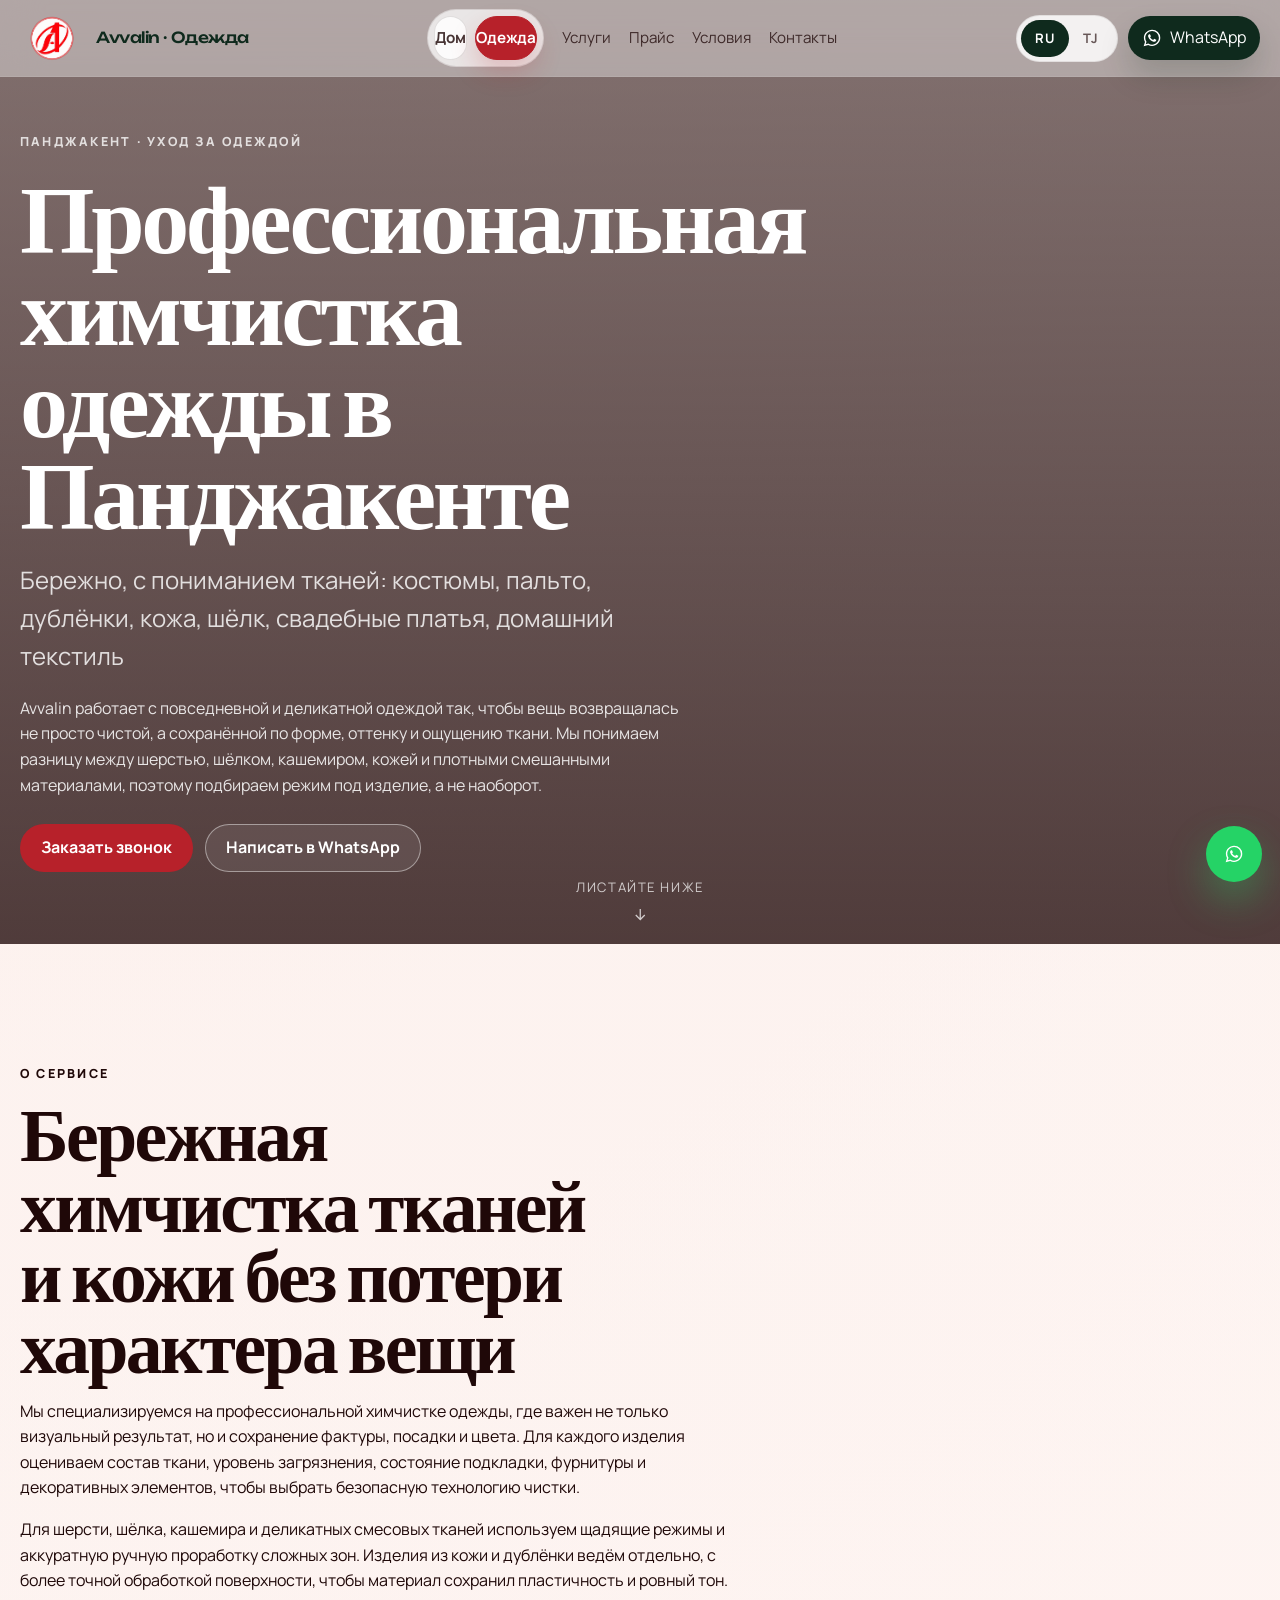
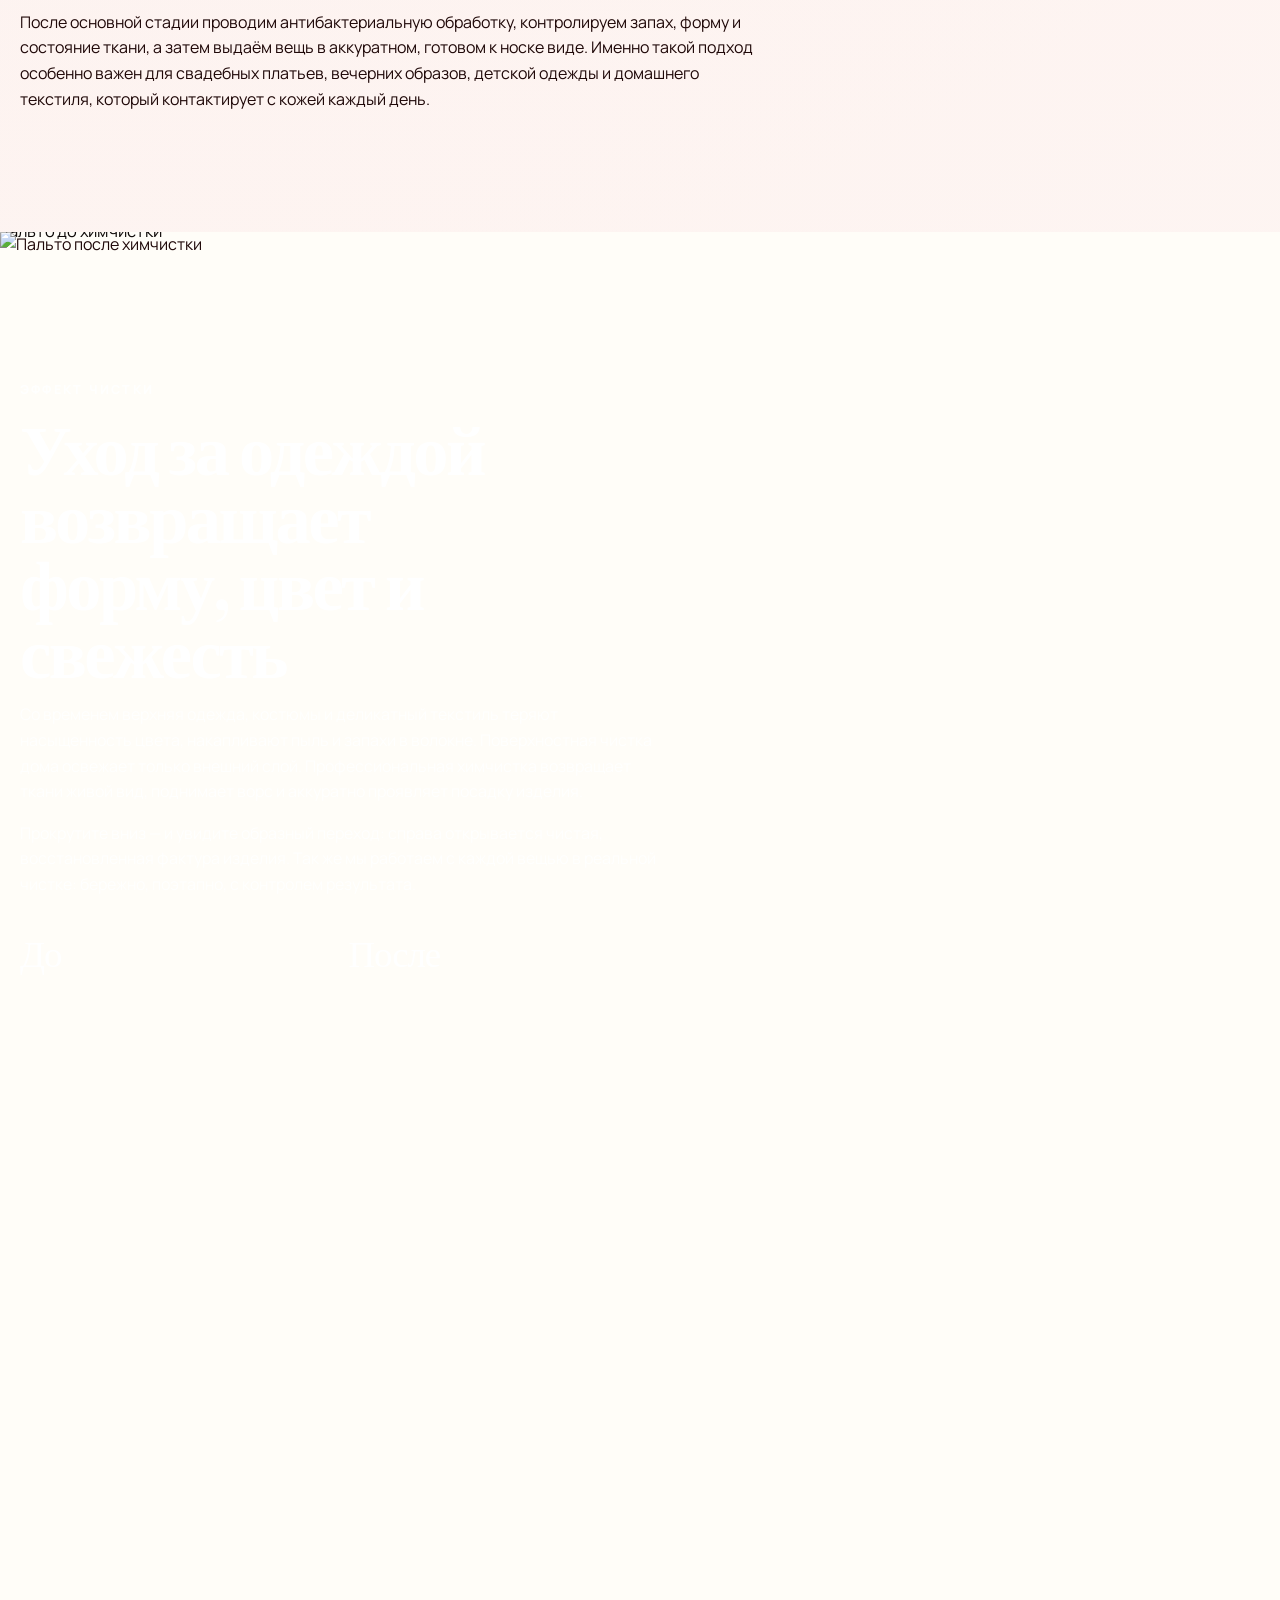
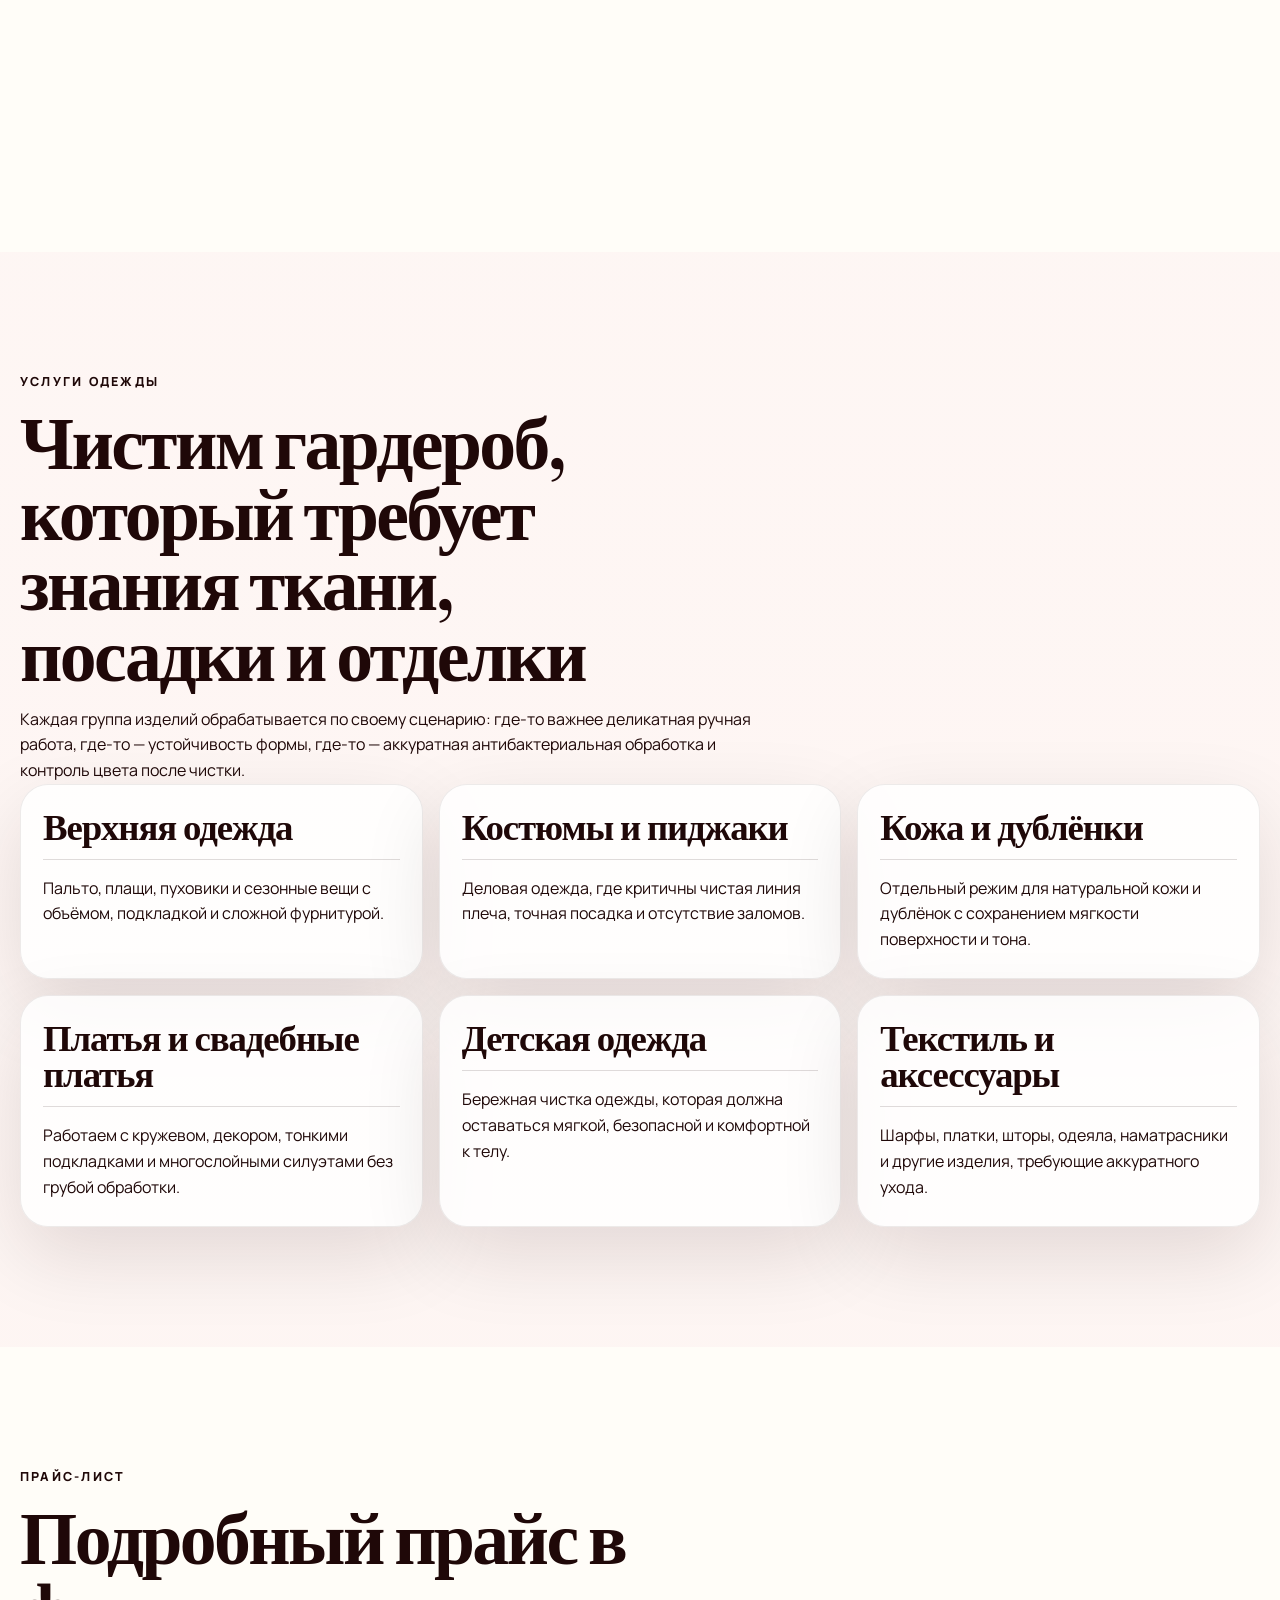
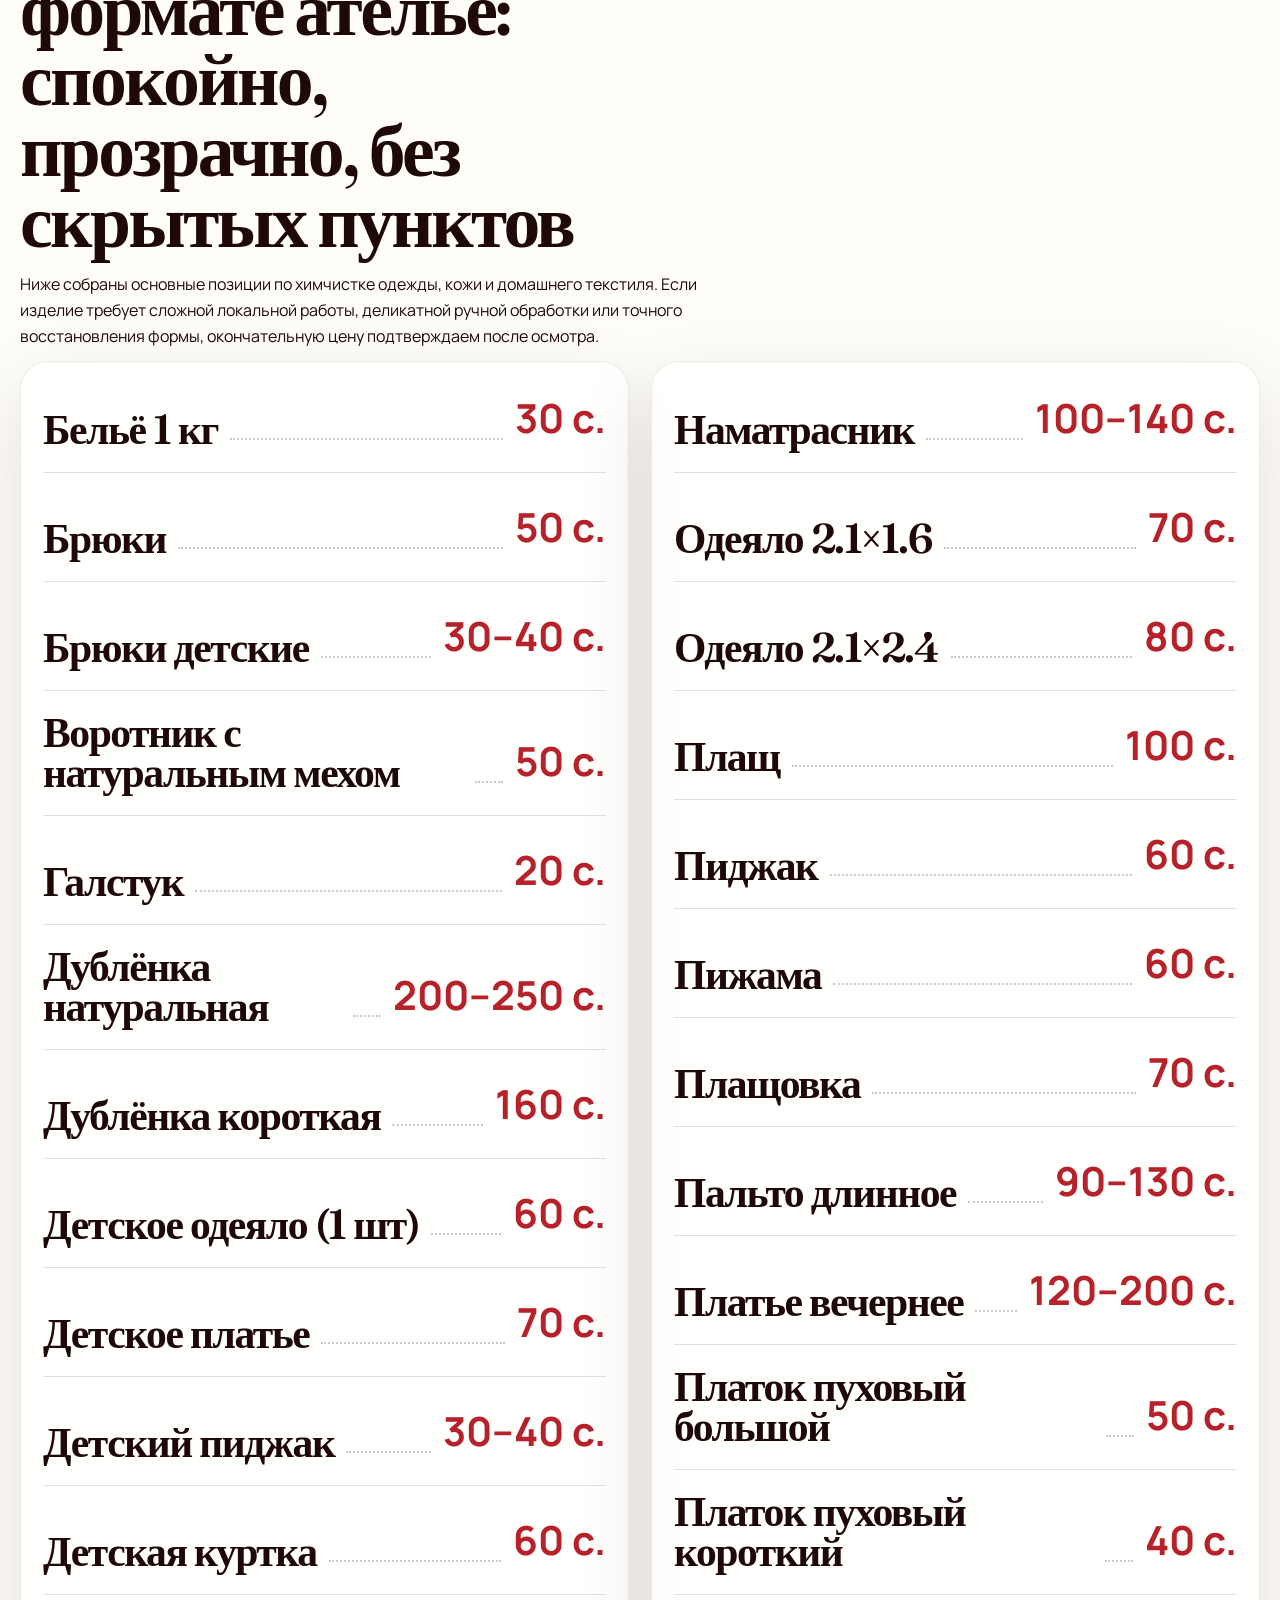
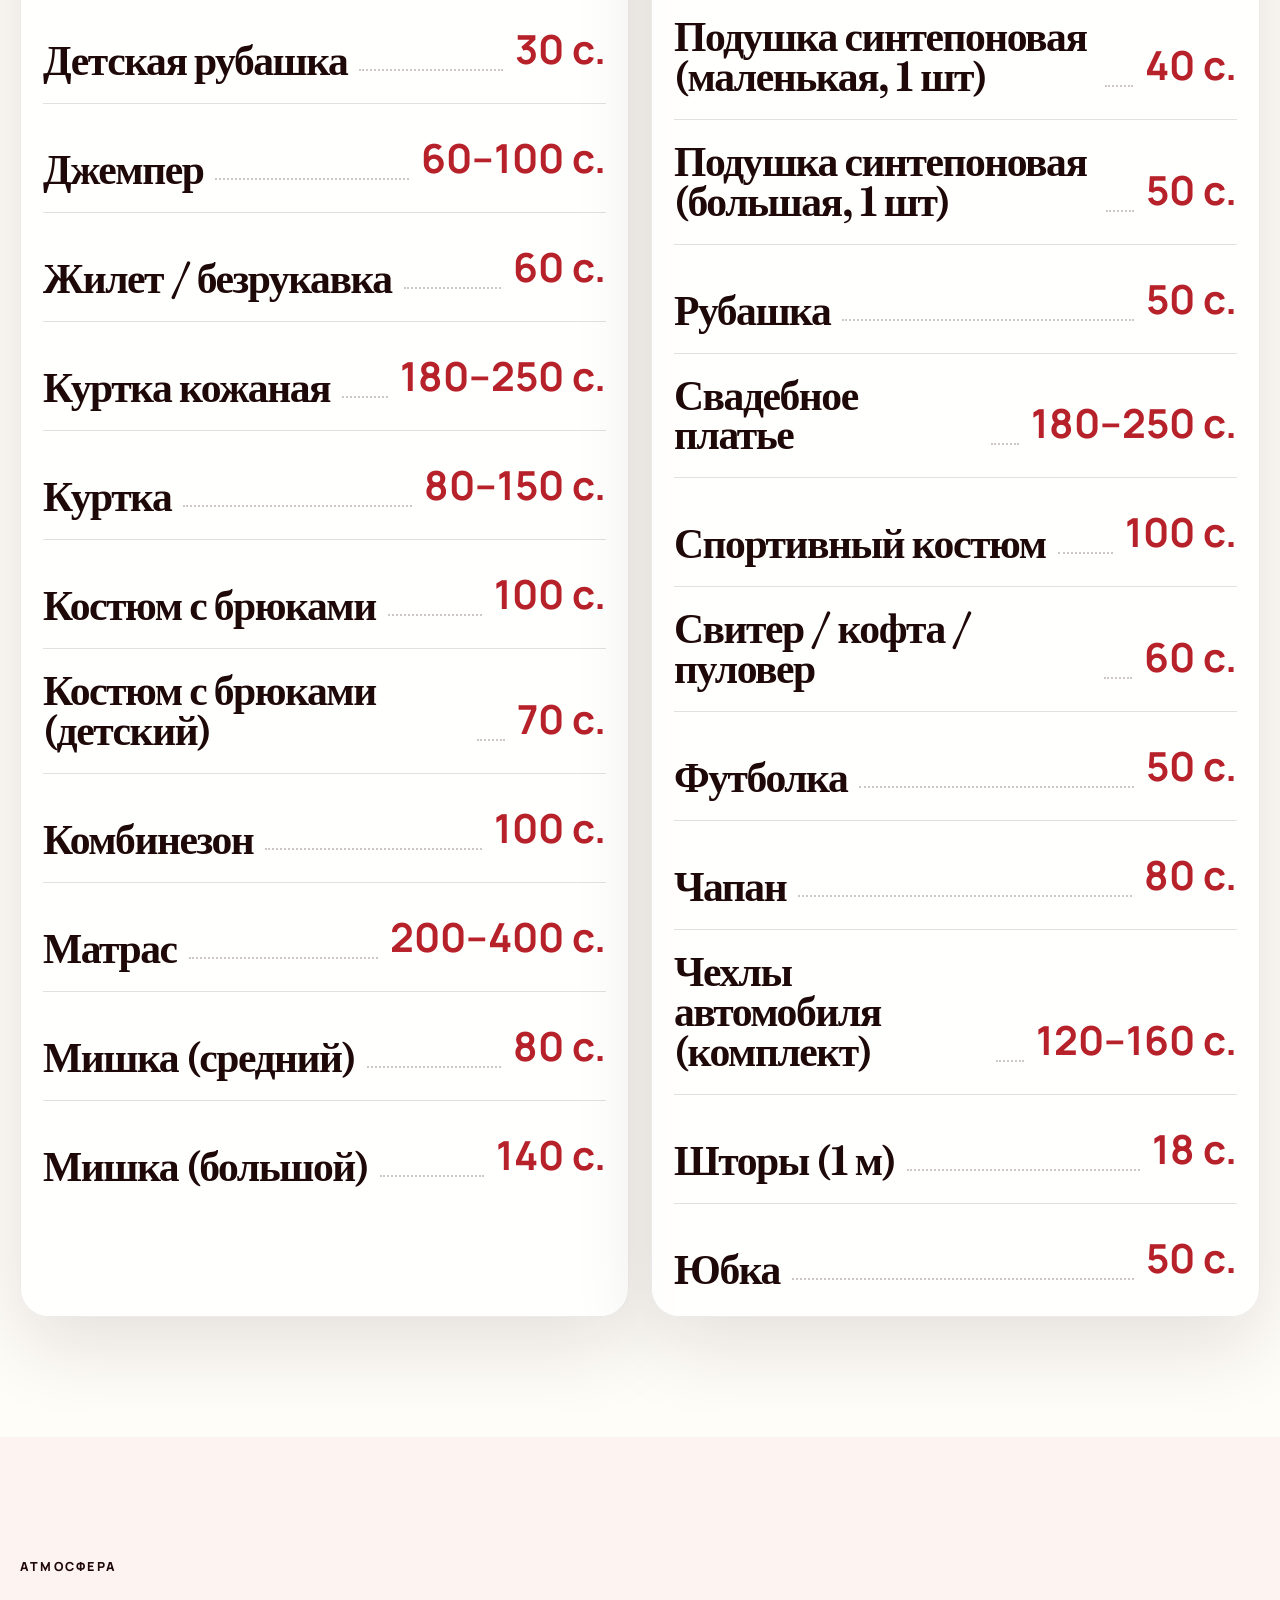
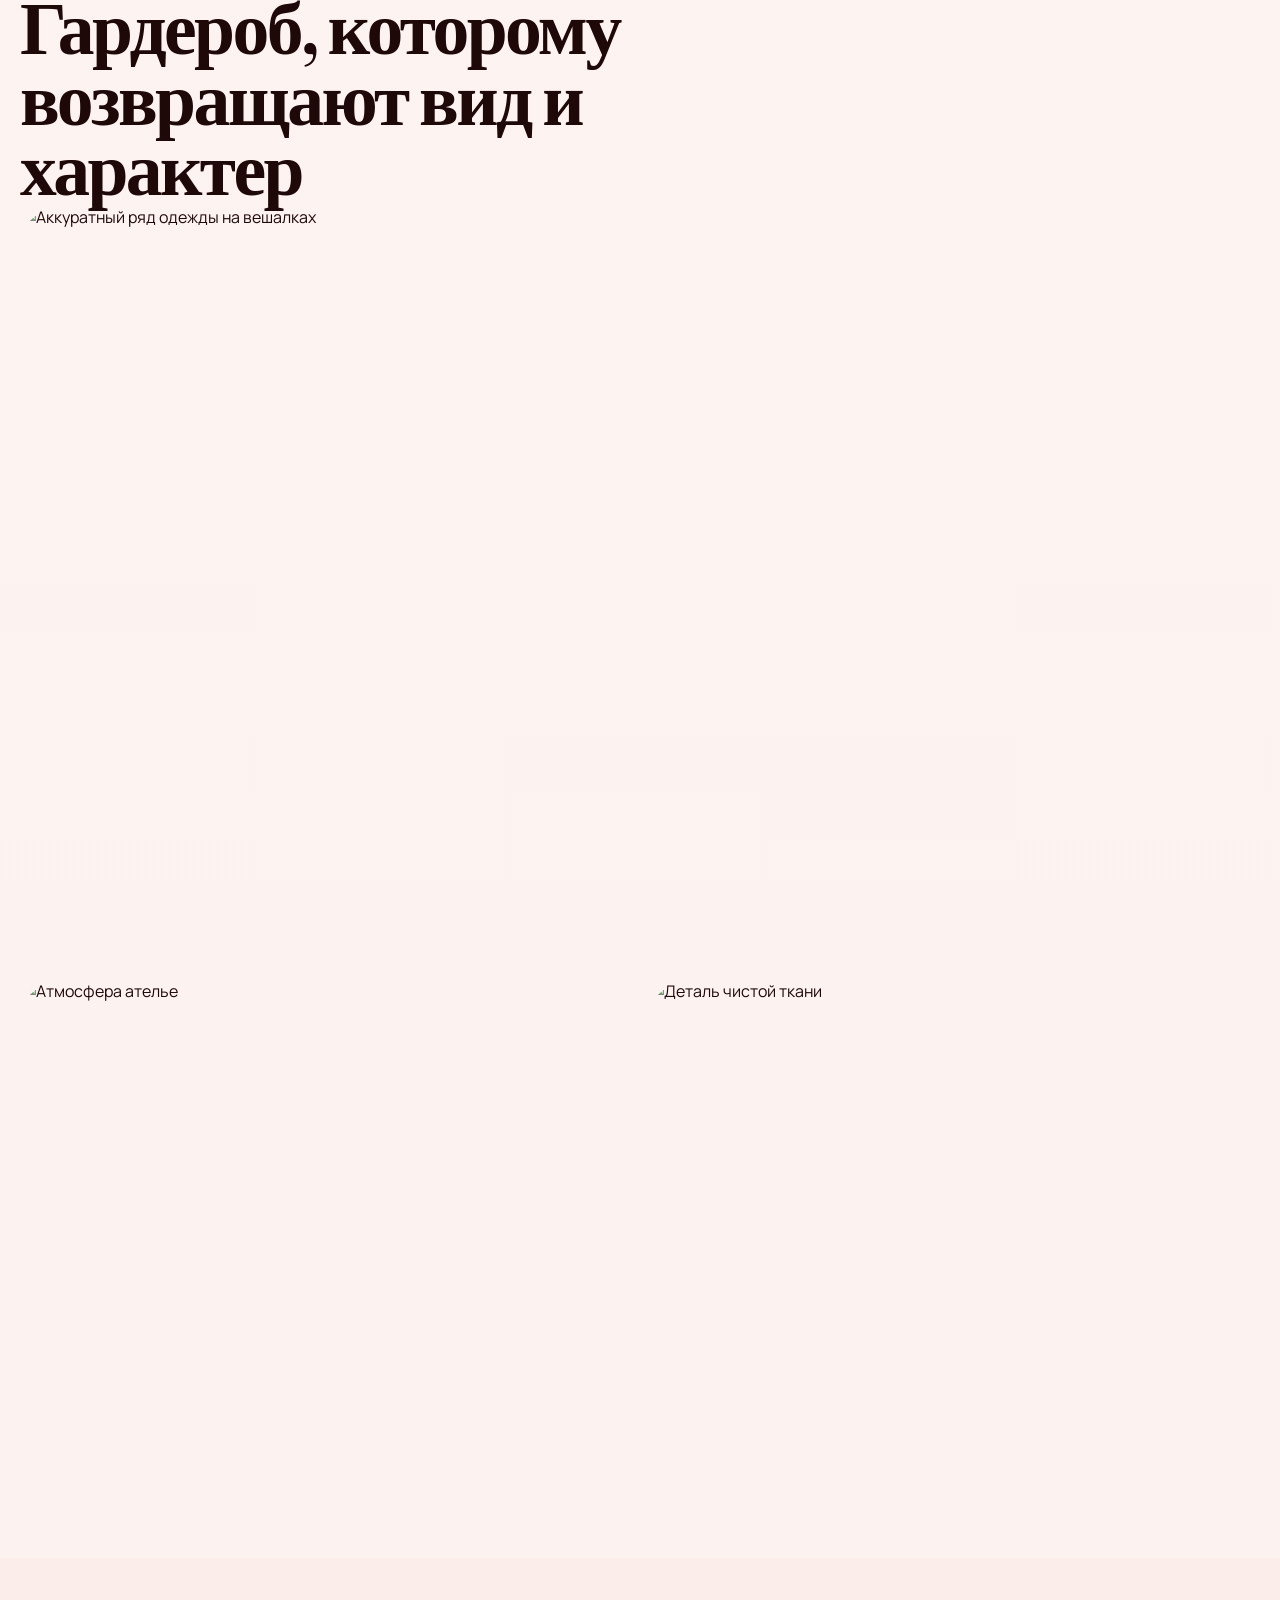
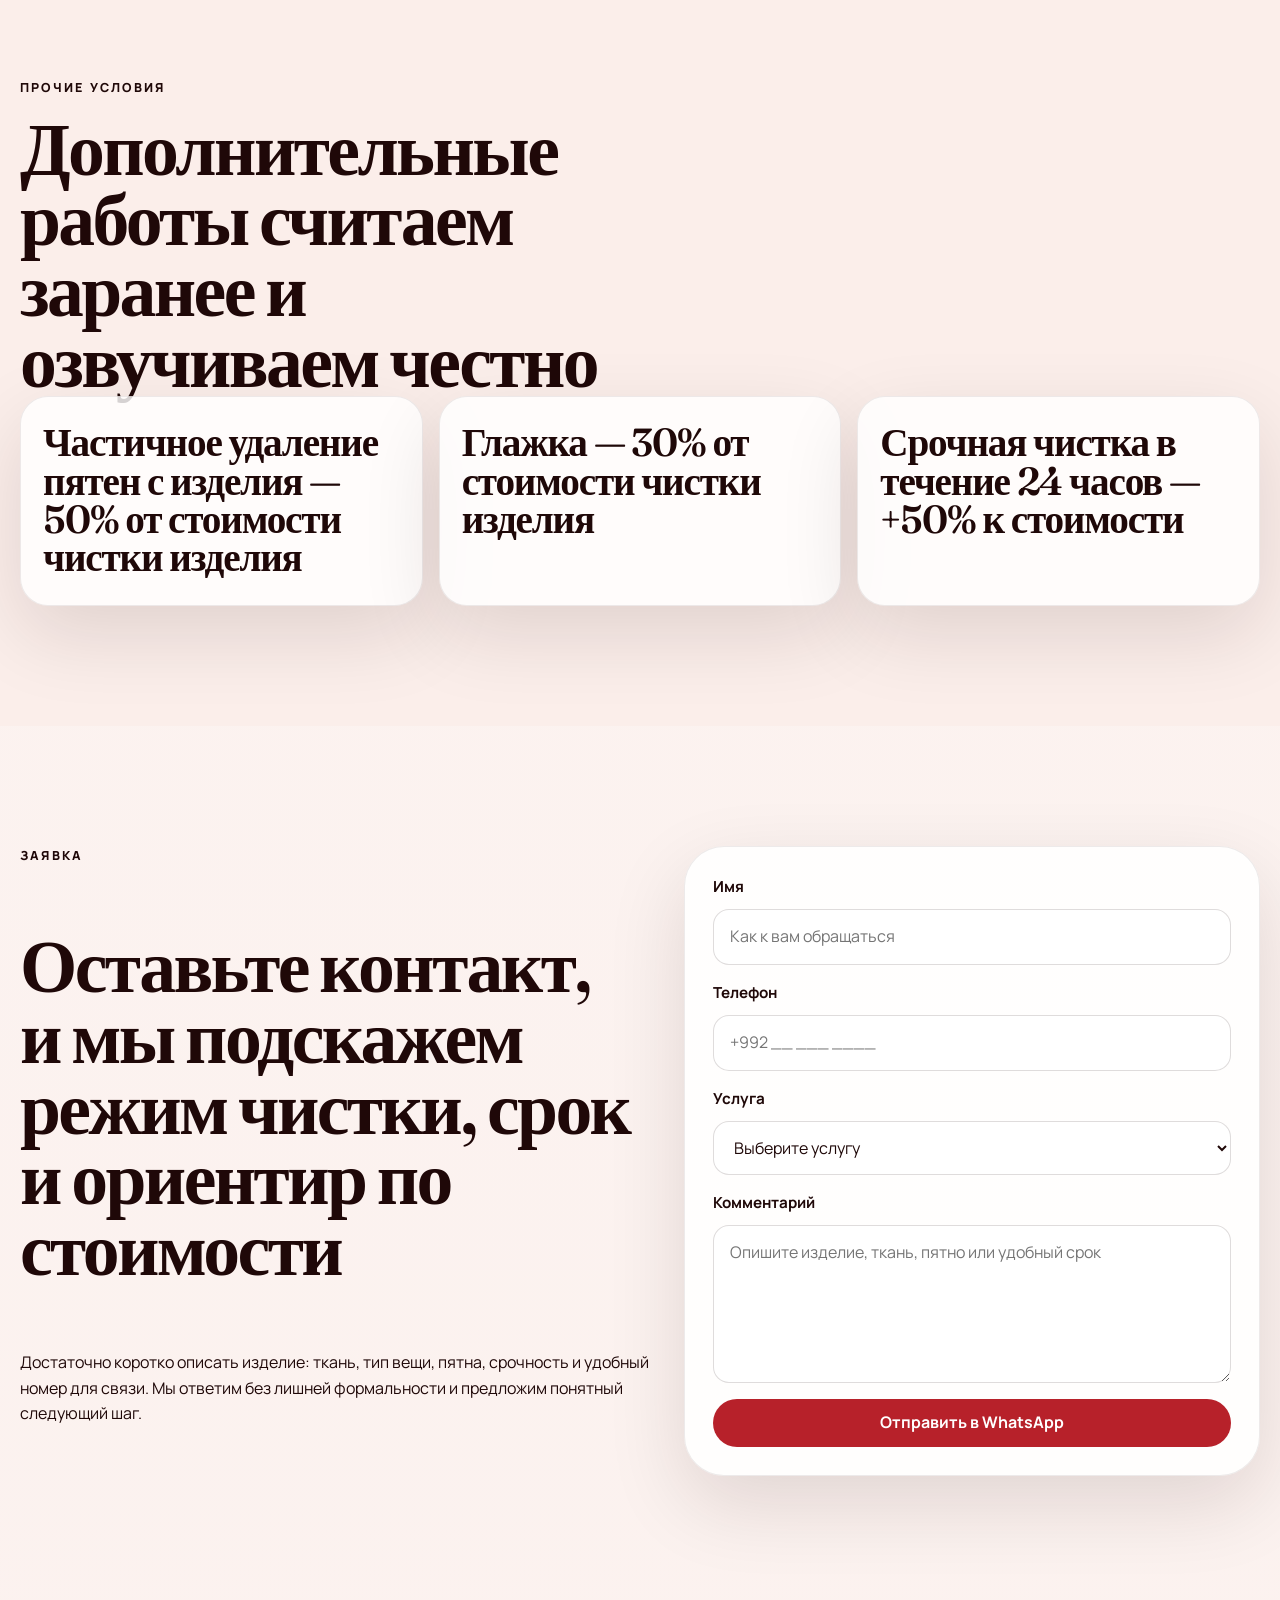
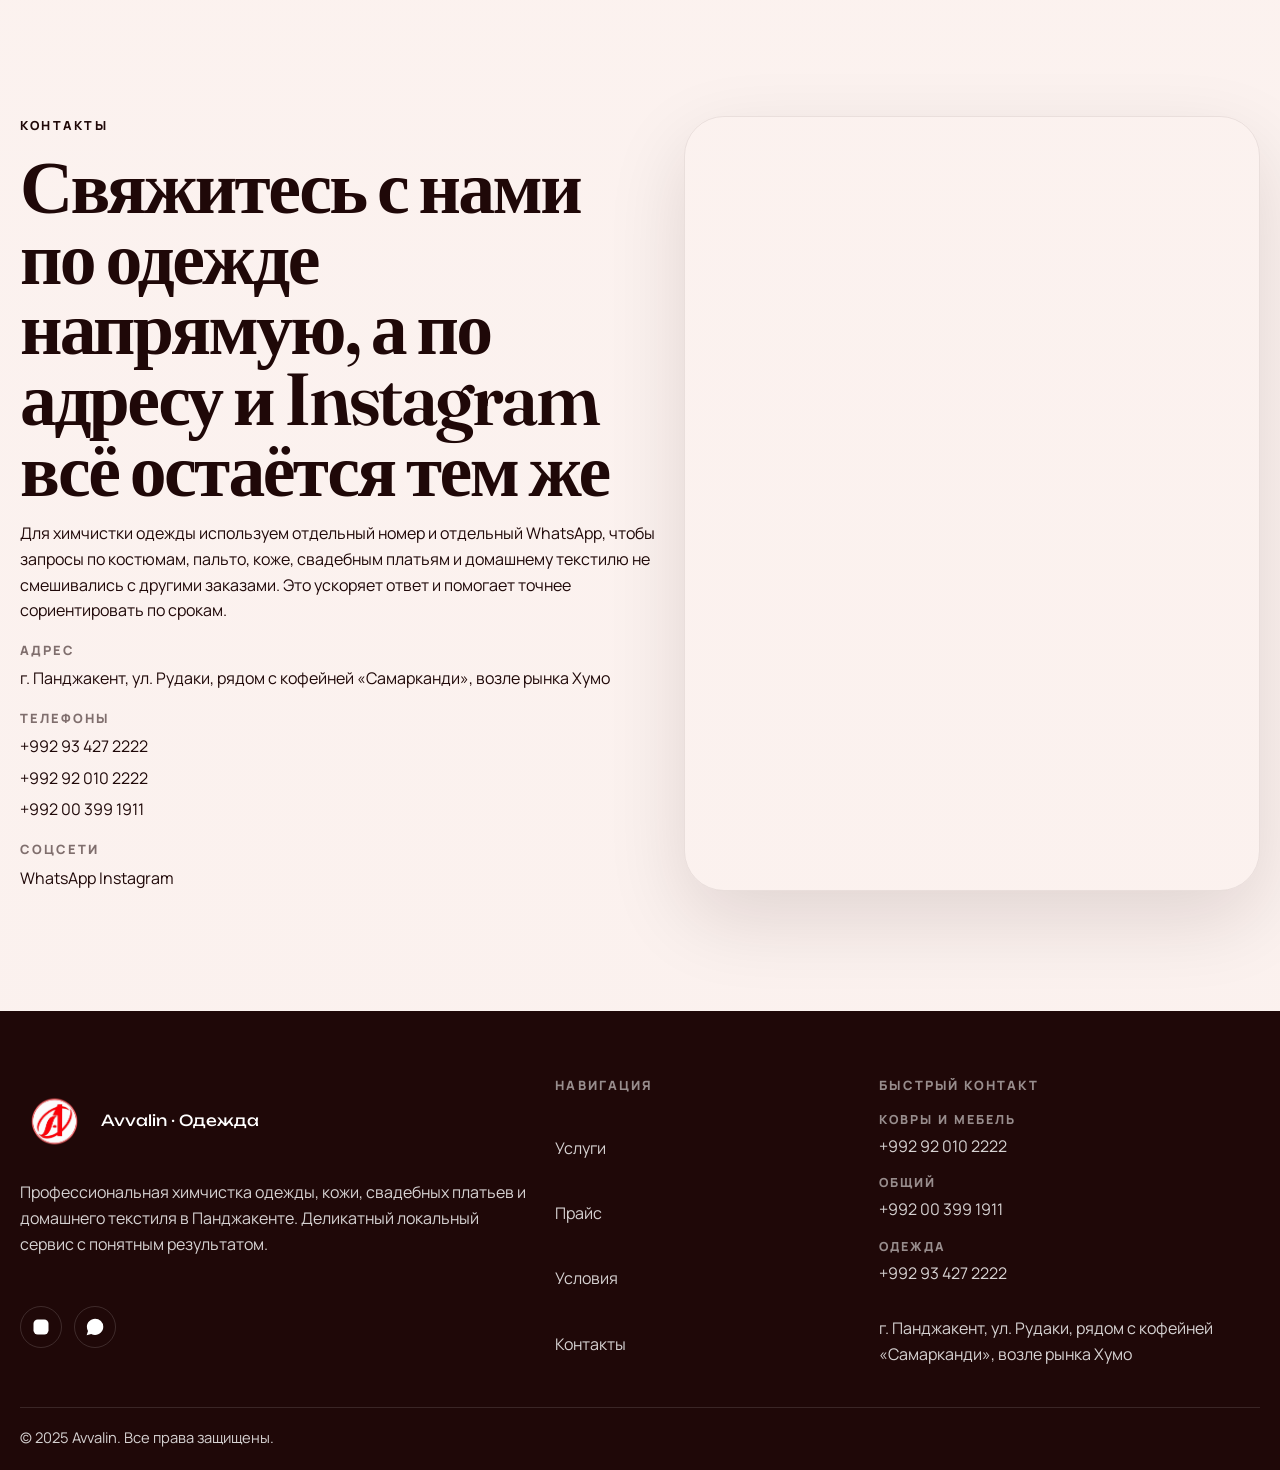
==== commit a90f48a4: "feat(clothing): add 3D wipe scroll effect and atmosphere gallery - Wipe before/after scroll section " ====
--- a/clothing.html
+++ b/clothing.html
@@ -254,6 +254,73 @@
         </div>
       </section>
 
+      <section class="wipe-section" id="wipe" data-wipe-section>
+        <div class="wipe-sticky">
+          <div class="wipe-frame">
+            <div class="wipe-visual">
+              <img
+                class="wipe-image wipe-image--base"
+                src="https://images.unsplash.com/photo-1551488831-00ddcb6c6bd3?w=1800&q=85&auto=format&fit=crop"
+                alt="Coat"
+                width="1800"
+                height="1400"
+                loading="lazy"
+                decoding="async"
+                data-alt-ru="Пальто до химчистки"
+                data-alt-tj="Пальто пеш аз кимиёшӯйӣ"
+              />
+              <img
+                class="wipe-image wipe-image--clean"
+                src="https://images.unsplash.com/photo-1551488831-00ddcb6c6bd3?w=1800&q=85&auto=format&fit=crop"
+                alt="Coat"
+                width="1800"
+                height="1400"
+                loading="lazy"
+                decoding="async"
+                data-alt-ru="Пальто после химчистки"
+                data-alt-tj="Пальто пас аз кимиёшӯйӣ"
+              />
+            </div>
+
+            <div class="wipe-copy container">
+              <div class="section-intro">
+                <p class="section-kicker" data-ru="Эффект чистки" data-tj="Натиҷаи тозакунӣ">
+                  Эффект чистки
+                </p>
+                <h2
+                  data-ru="Уход за одеждой возвращает форму, цвет и свежесть"
+                  data-tj="Нигоҳубини либос шакл, ранг ва тароватро бармегардонад"
+                >
+                  Уход за одеждой возвращает форму, цвет и свежесть
+                </h2>
+                <p
+                  data-ru="Со временем верхняя одежда, костюмы и деликатный текстиль теряют насыщенность цвета, накапливают пыль и запахи в волокне. Поверхностная чистка дома освежает только внешний слой. Профессиональная химчистка возвращает ткани живой вид, поднимает ворс и аккуратно проявляет посадку изделия."
+                  data-tj="Бо гузашти вақт либоси рӯй, костюмҳо ва матоъи нозук тобиши рангро аз даст медиҳанд, ғубор ва бӯйҳоро дар нах ҷамъ мекунанд. Тозакунии рӯйкии хонагӣ танҳо қабати болоро тароват мебахшад. Кимиёшӯйии касбӣ ба матоъ намуди зинда мегардонад, нахро мебардорад ва нишасти ашёро дақиқ намоён мекунад."
+                >
+                  Со временем верхняя одежда, костюмы и деликатный текстиль теряют насыщенность
+                  цвета, накапливают пыль и запахи в волокне. Поверхностная чистка дома освежает
+                  только внешний слой. Профессиональная химчистка возвращает ткани живой вид,
+                  поднимает ворс и аккуратно проявляет посадку изделия.
+                </p>
+                <p
+                  data-ru="Прокрутите вниз — и увидите образный переход: справа открывается чистая, восстановленная фактура изделия. Так же мы работаем с каждой вещью в реальной чистке: бережно, поэтапно, с контролем результата."
+                  data-tj="Поён варақ занед — ва гузариши рамзиро мебинед: дар тарафи рост бофти тоза ва барқароршудаи ашё кушода мешавад. Дар тозакунии воқеӣ низ мо бо ҳар ашё ҳамин тавр кор мекунем: эҳтиёткорона, марҳила ба марҳила, бо назорати натиҷа."
+                >
+                  Прокрутите вниз — и увидите образный переход: справа открывается чистая,
+                  восстановленная фактура изделия. Так же мы работаем с каждой вещью в реальной
+                  чистке: бережно, поэтапно, с контролем результата.
+                </p>
+              </div>
+
+              <div class="wipe-labels">
+                <span data-ru="До" data-tj="Пеш">До</span>
+                <span data-ru="После" data-tj="Пас">После</span>
+              </div>
+            </div>
+          </div>
+        </div>
+      </section>
+
       <section class="section services-section" id="services">
         <div class="container">
           <div class="section-intro">
@@ -620,6 +687,59 @@
                 <span class="price-row__value" data-ru="50 с." data-tj="50 с.">50 с.</span>
               </div>
             </div>
+          </div>
+        </div>
+      </section>
+
+      <section class="section gallery-section" id="atmosphere">
+        <div class="container">
+          <div class="section-intro">
+            <p class="section-kicker" data-ru="Атмосфера" data-tj="Фазо">Атмосфера</p>
+            <h2
+              data-ru="Гардероб, которому возвращают вид и характер"
+              data-tj="Гардеробе, ки ба он намуд ва хусусият бармегарданд"
+            >
+              Гардероб, которому возвращают вид и характер
+            </h2>
+          </div>
+
+          <div class="gallery-grid">
+            <figure class="gallery-grid__hero">
+              <img
+                src="https://images.unsplash.com/photo-1489987707025-afc232f7ea0f?w=1800&q=85&auto=format&fit=crop"
+                alt="Wardrobe"
+                width="1800"
+                height="1100"
+                loading="lazy"
+                decoding="async"
+                data-alt-ru="Аккуратный ряд одежды на вешалках"
+                data-alt-tj="Қатори ороставу либос дар овезаҳо"
+              />
+            </figure>
+            <figure>
+              <img
+                src="https://images.unsplash.com/photo-1542060748-10c28b62716f?w=1200&q=85&auto=format&fit=crop"
+                alt="Atelier"
+                width="1200"
+                height="900"
+                loading="lazy"
+                decoding="async"
+                data-alt-ru="Атмосфера ателье"
+                data-alt-tj="Фазои ателье"
+              />
+            </figure>
+            <figure>
+              <img
+                src="https://images.unsplash.com/photo-1558769132-cb1aea458c5e?w=1200&q=85&auto=format&fit=crop"
+                alt="Fabric"
+                width="1200"
+                height="900"
+                loading="lazy"
+                decoding="async"
+                data-alt-ru="Деталь чистой ткани"
+                data-alt-tj="Ҷузъиёти матоъи тоза"
+              />
+            </figure>
           </div>
         </div>
       </section>
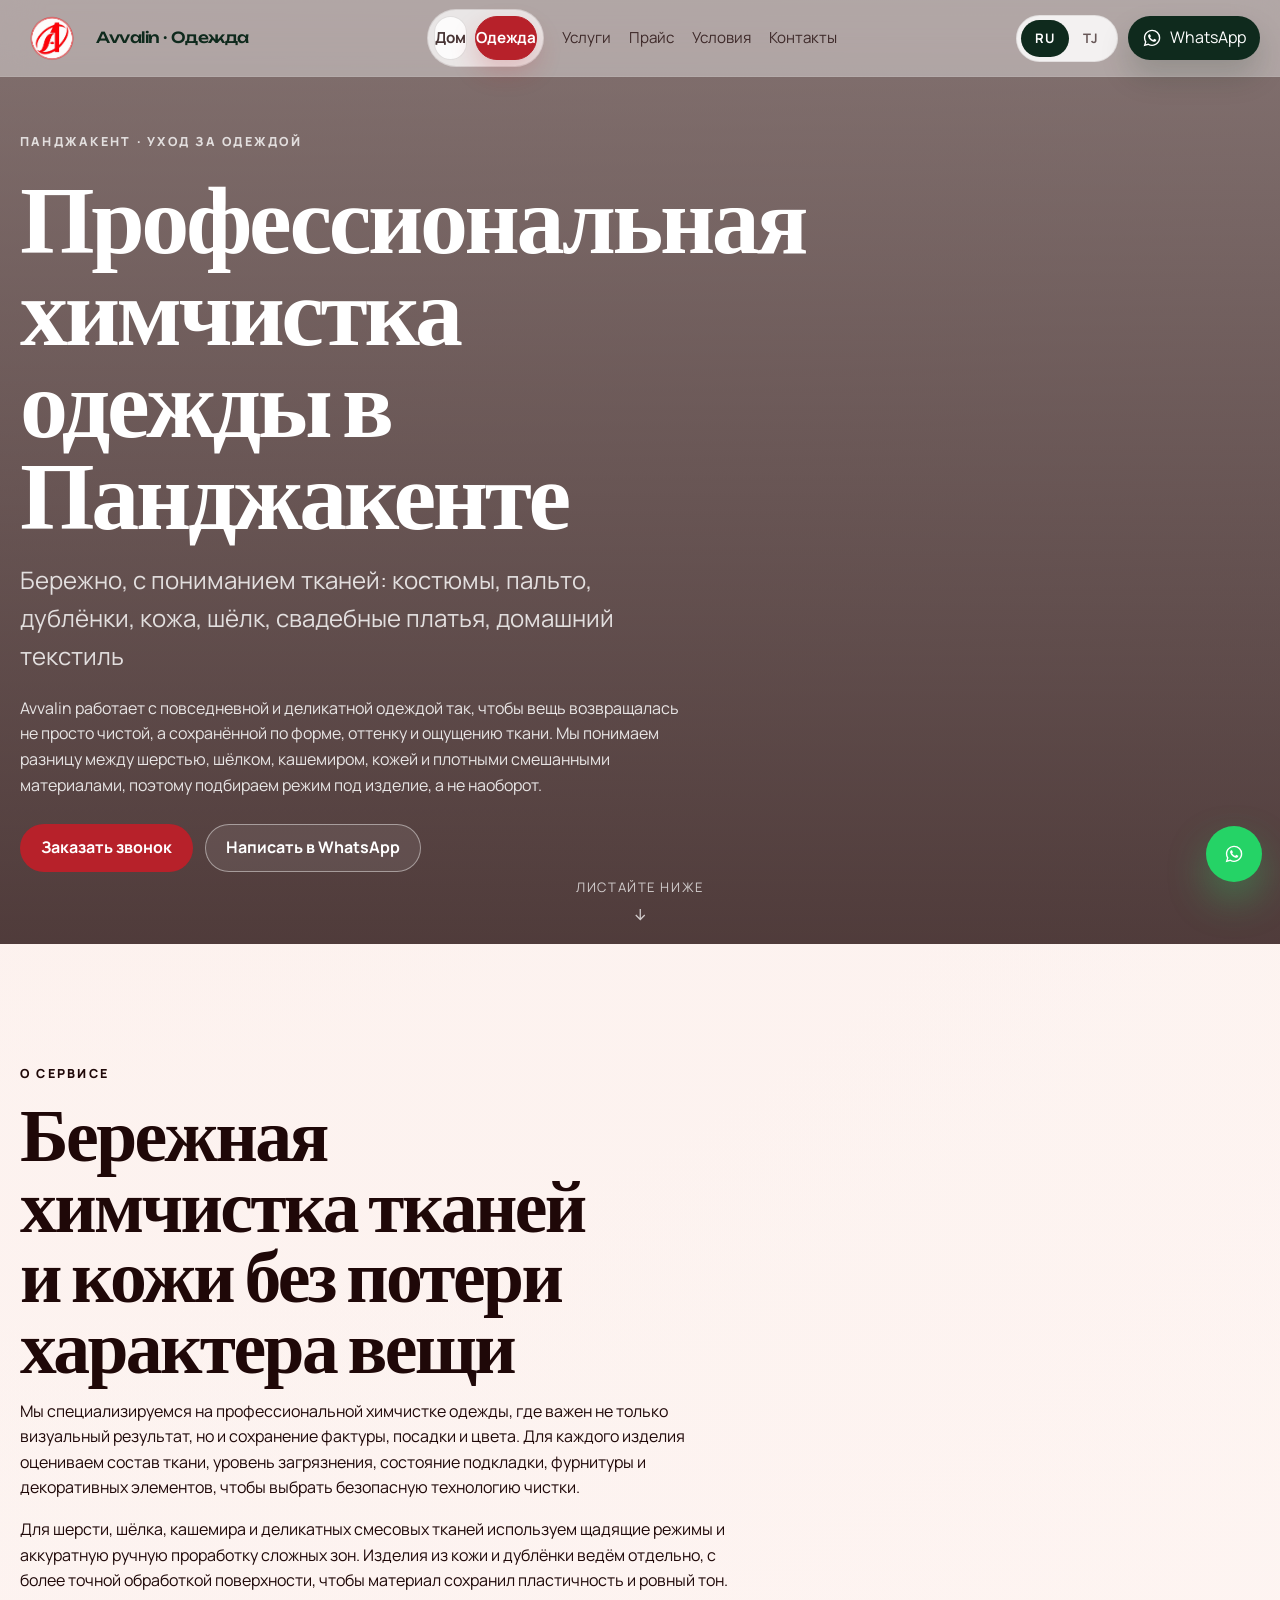
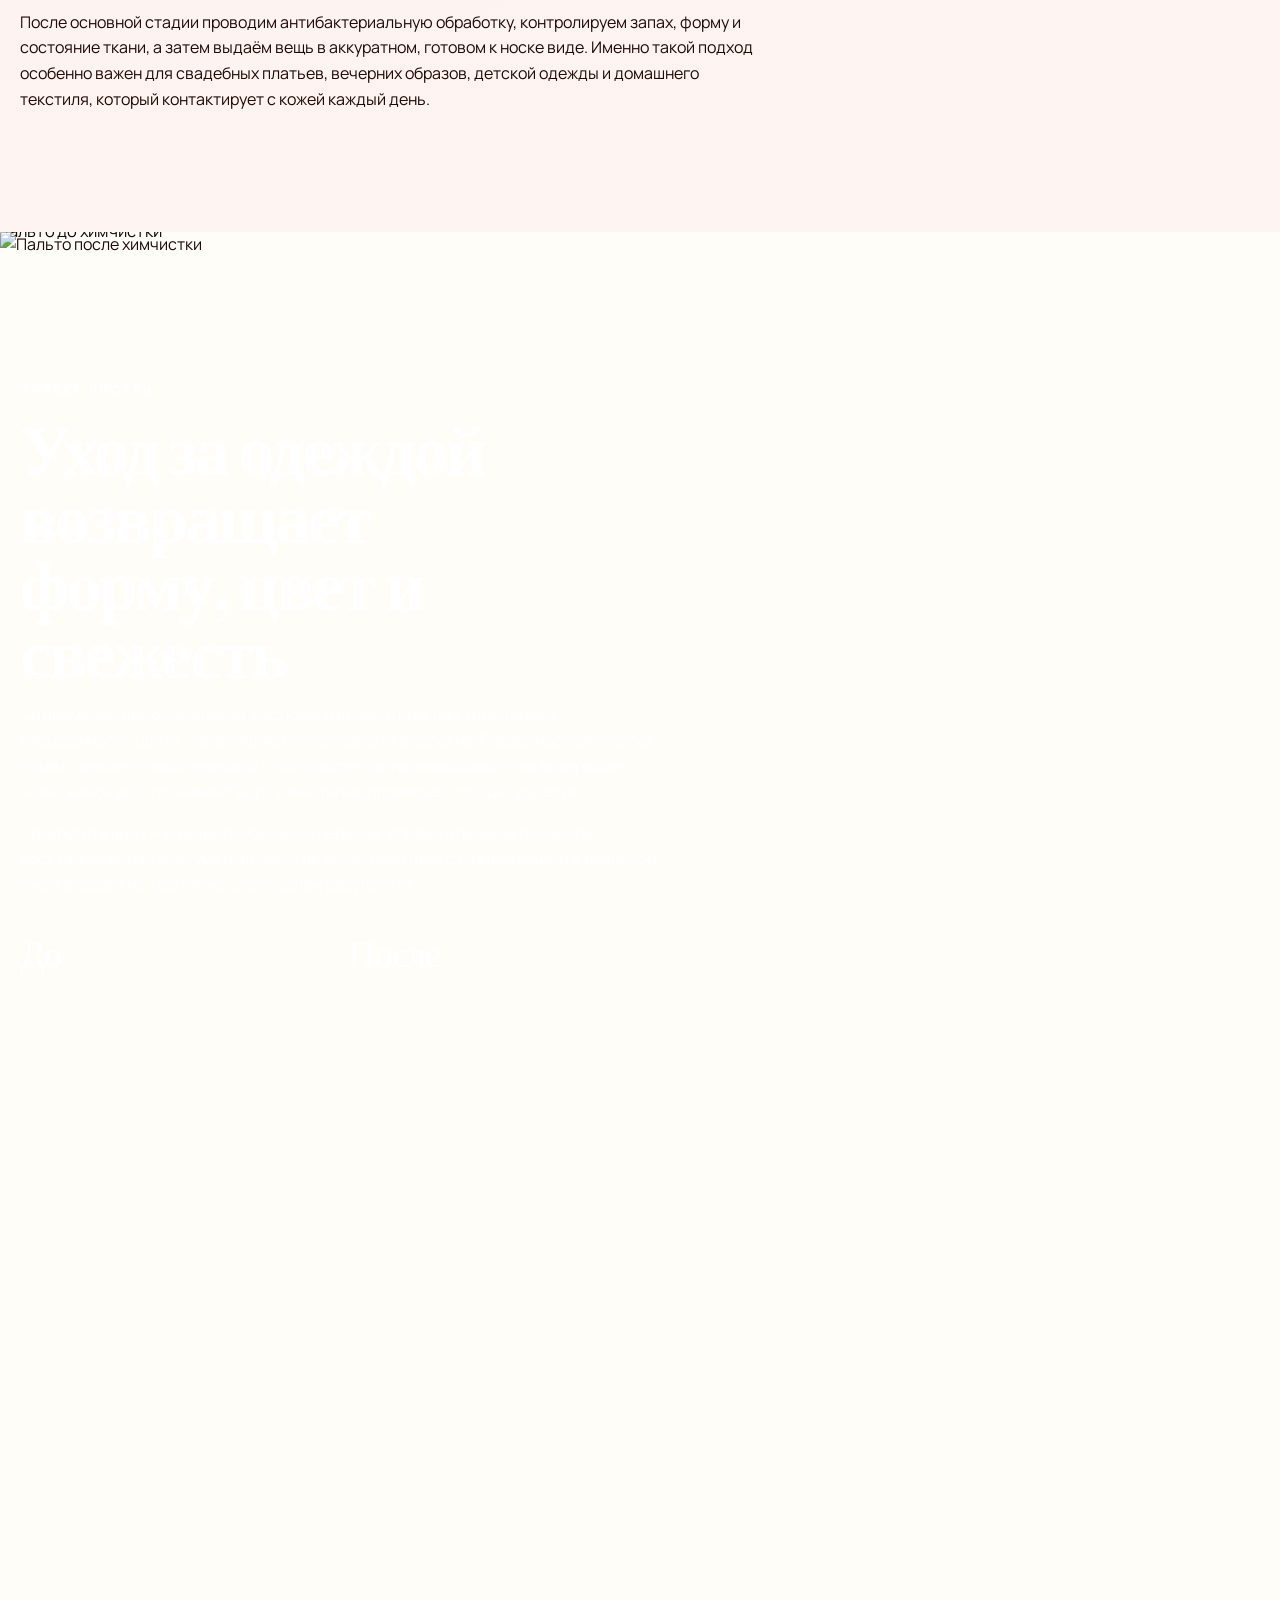
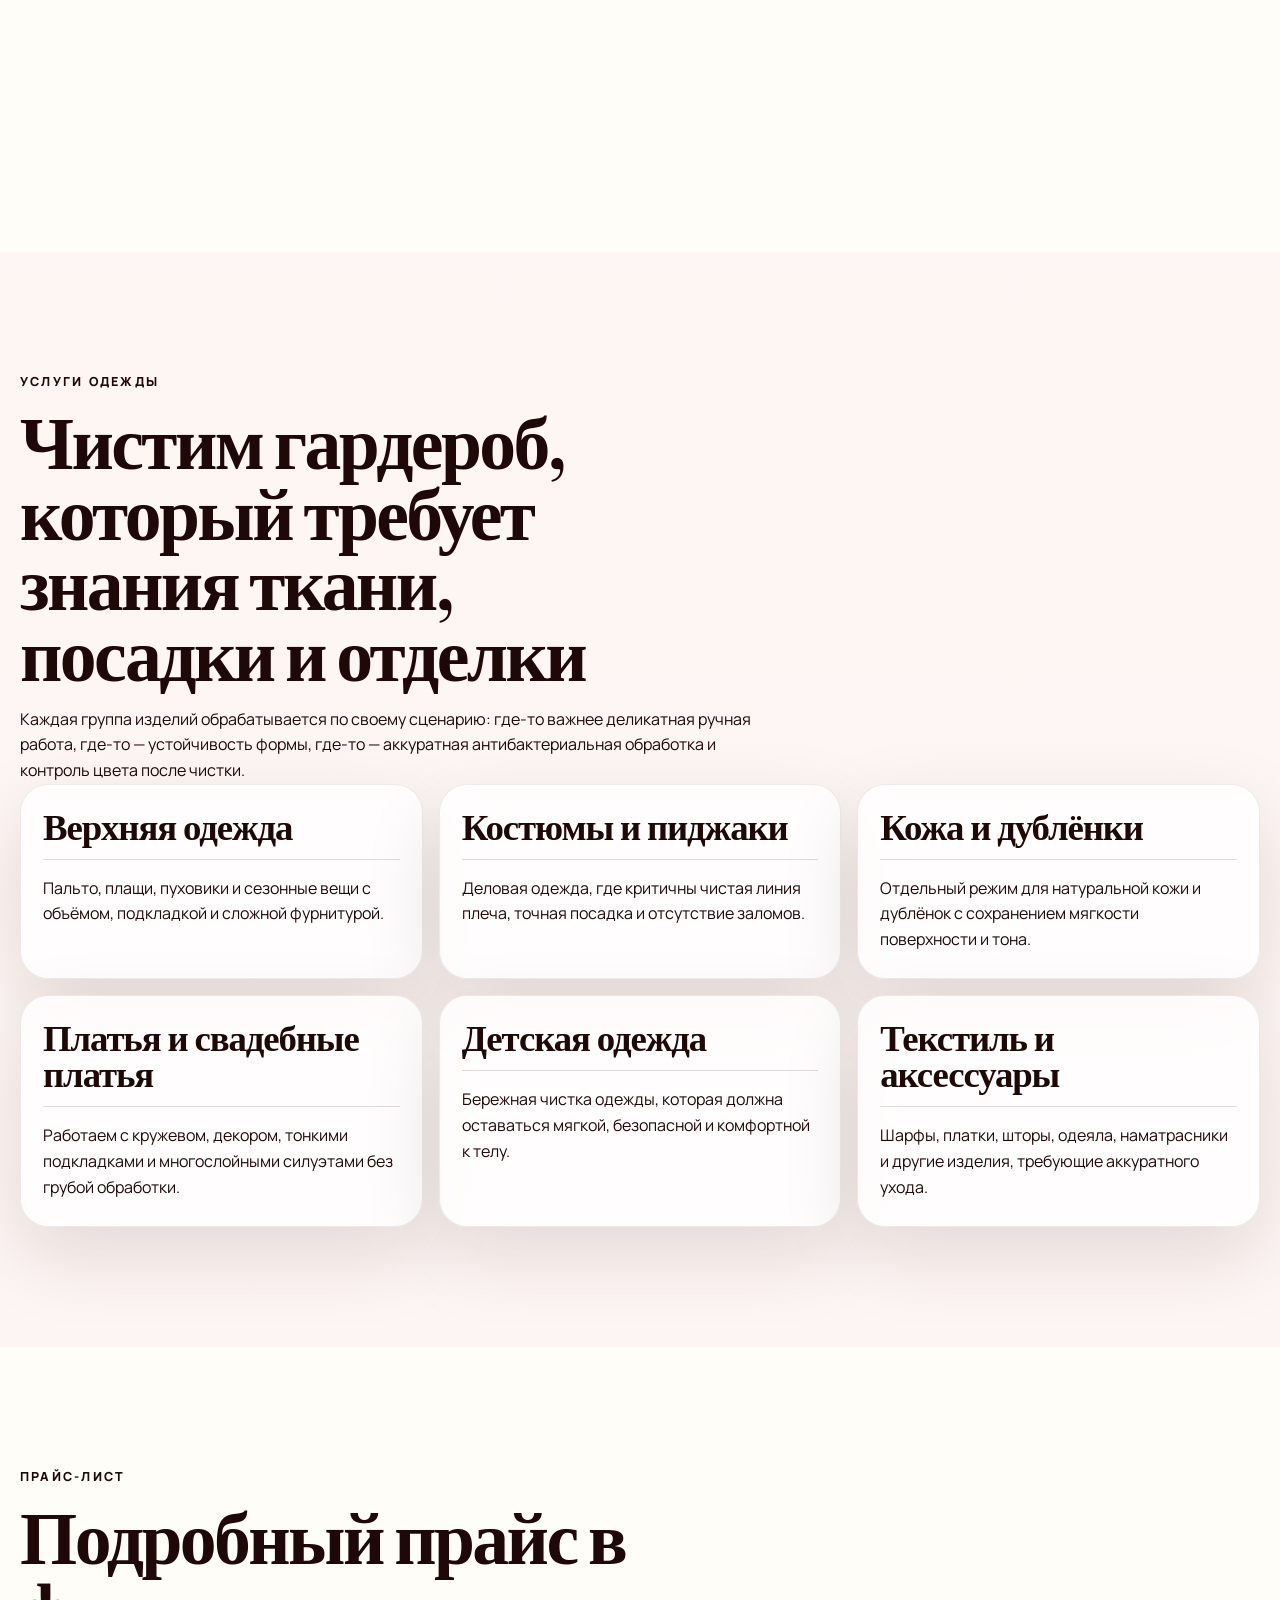
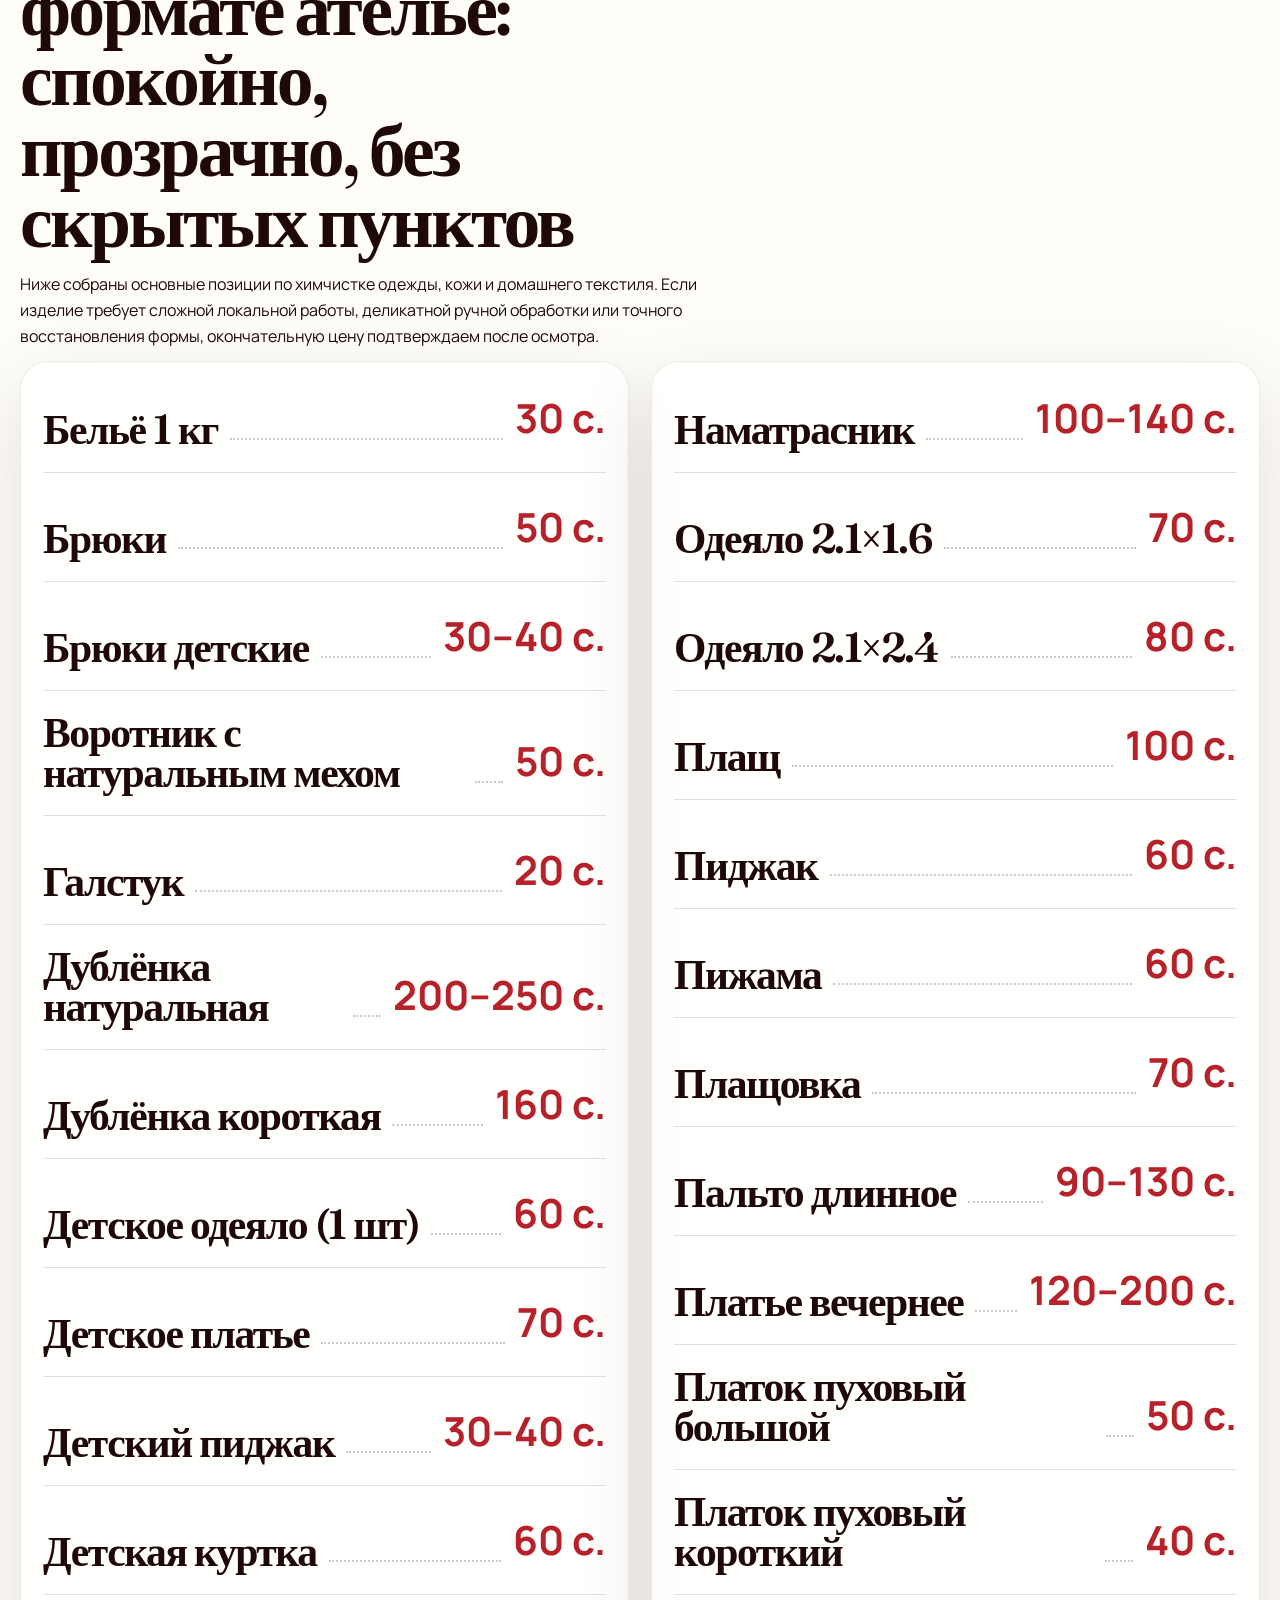
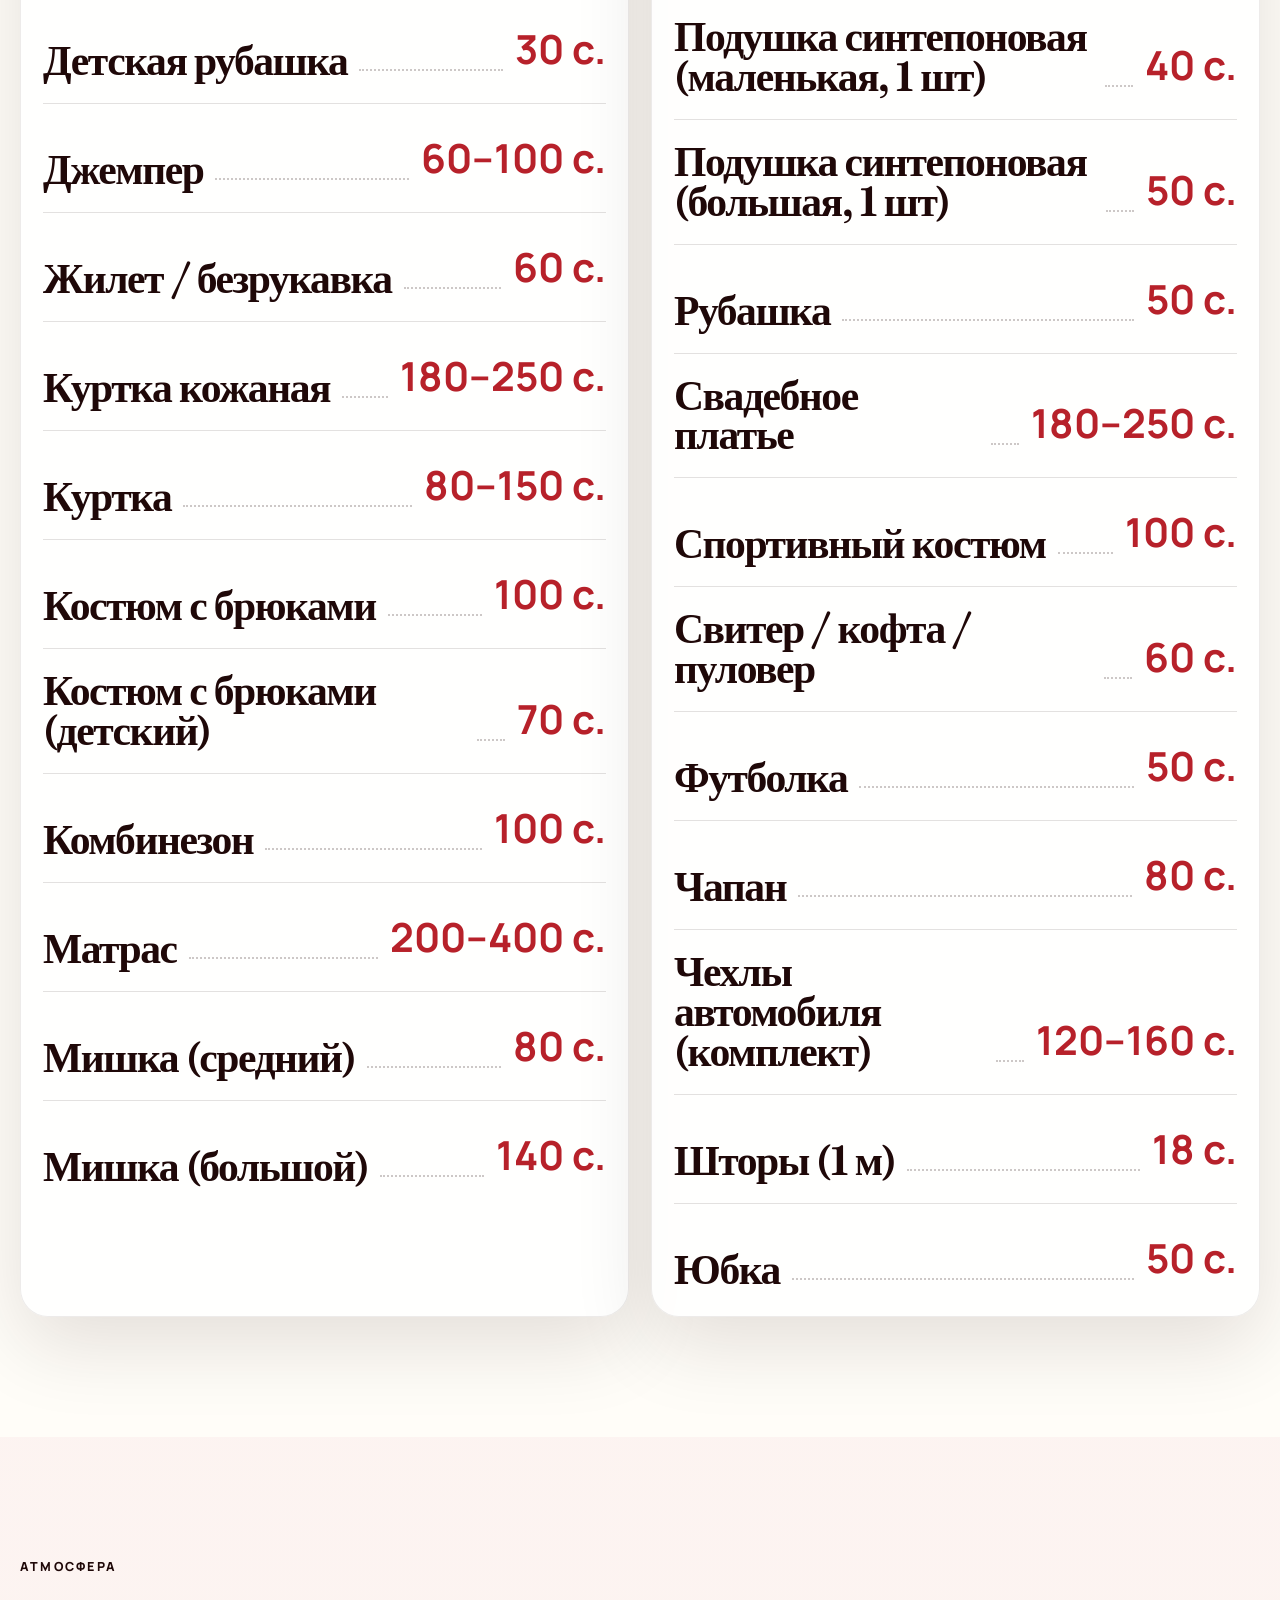
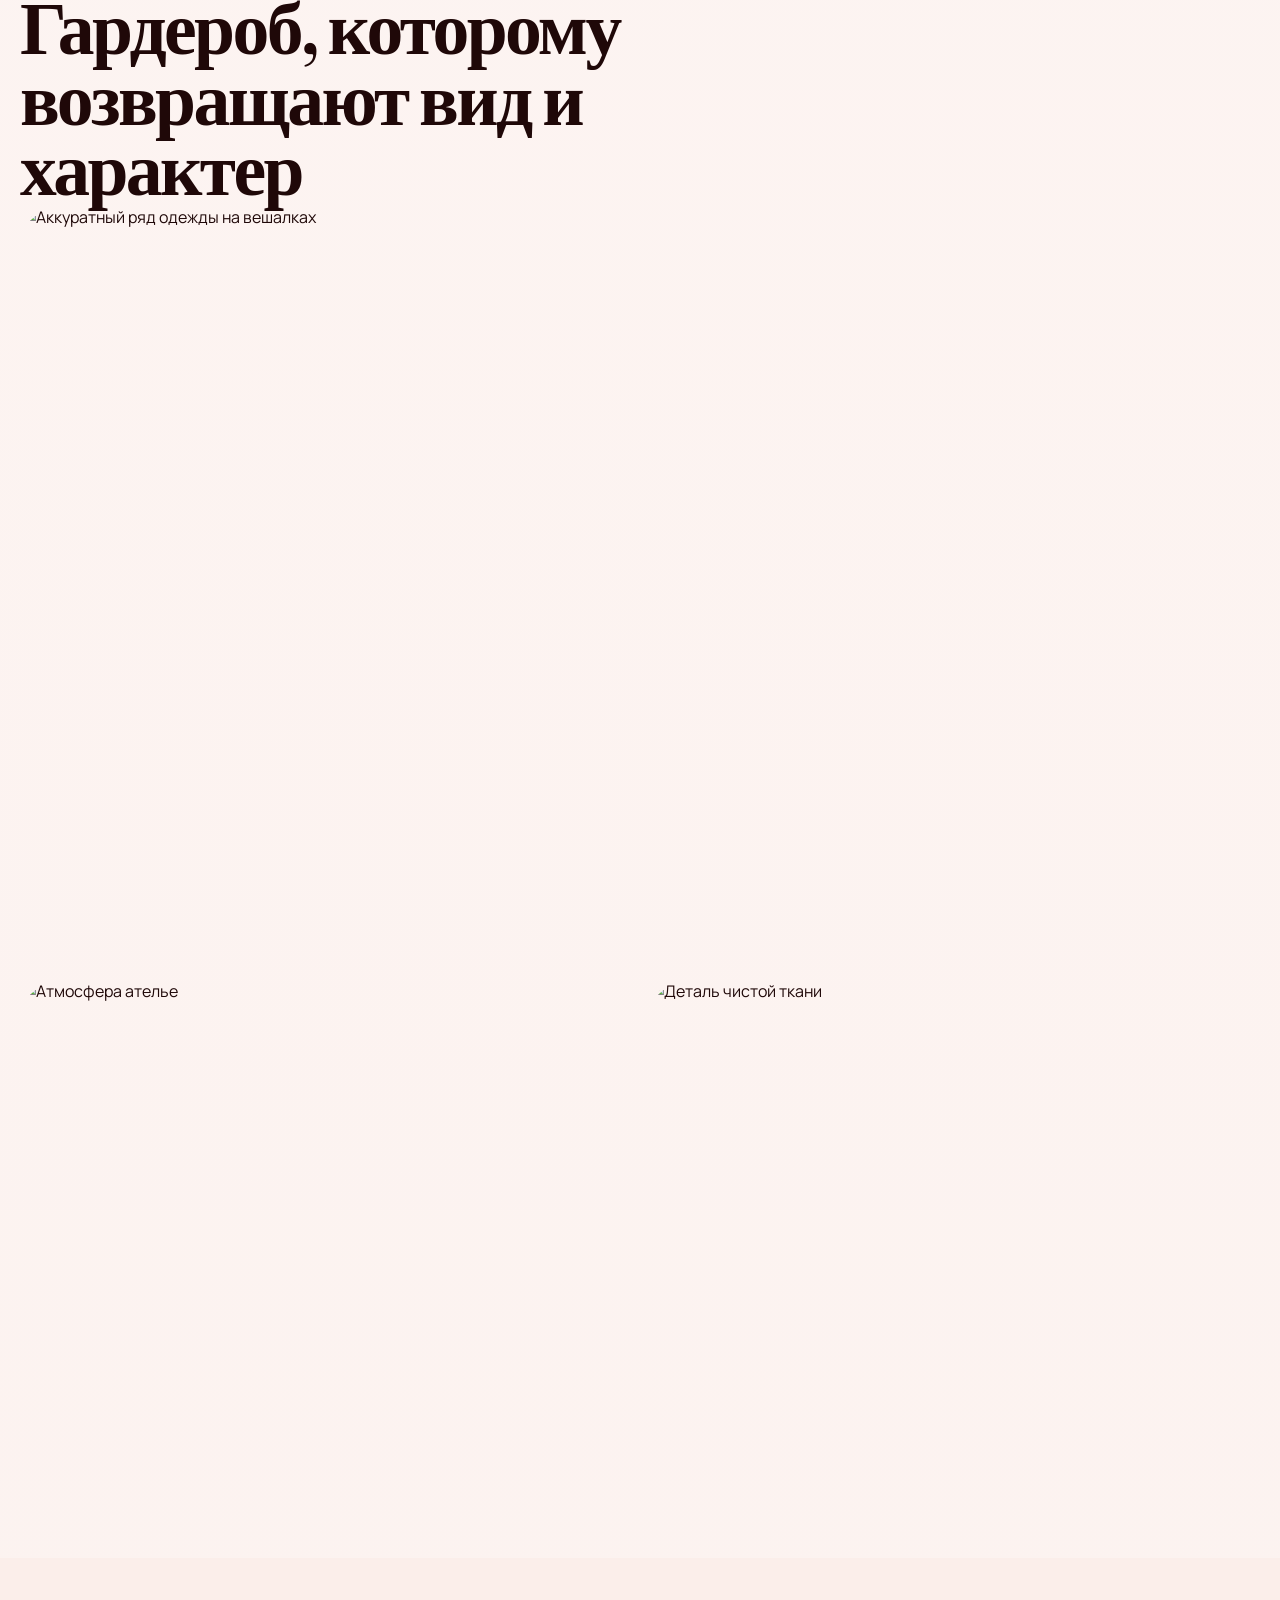
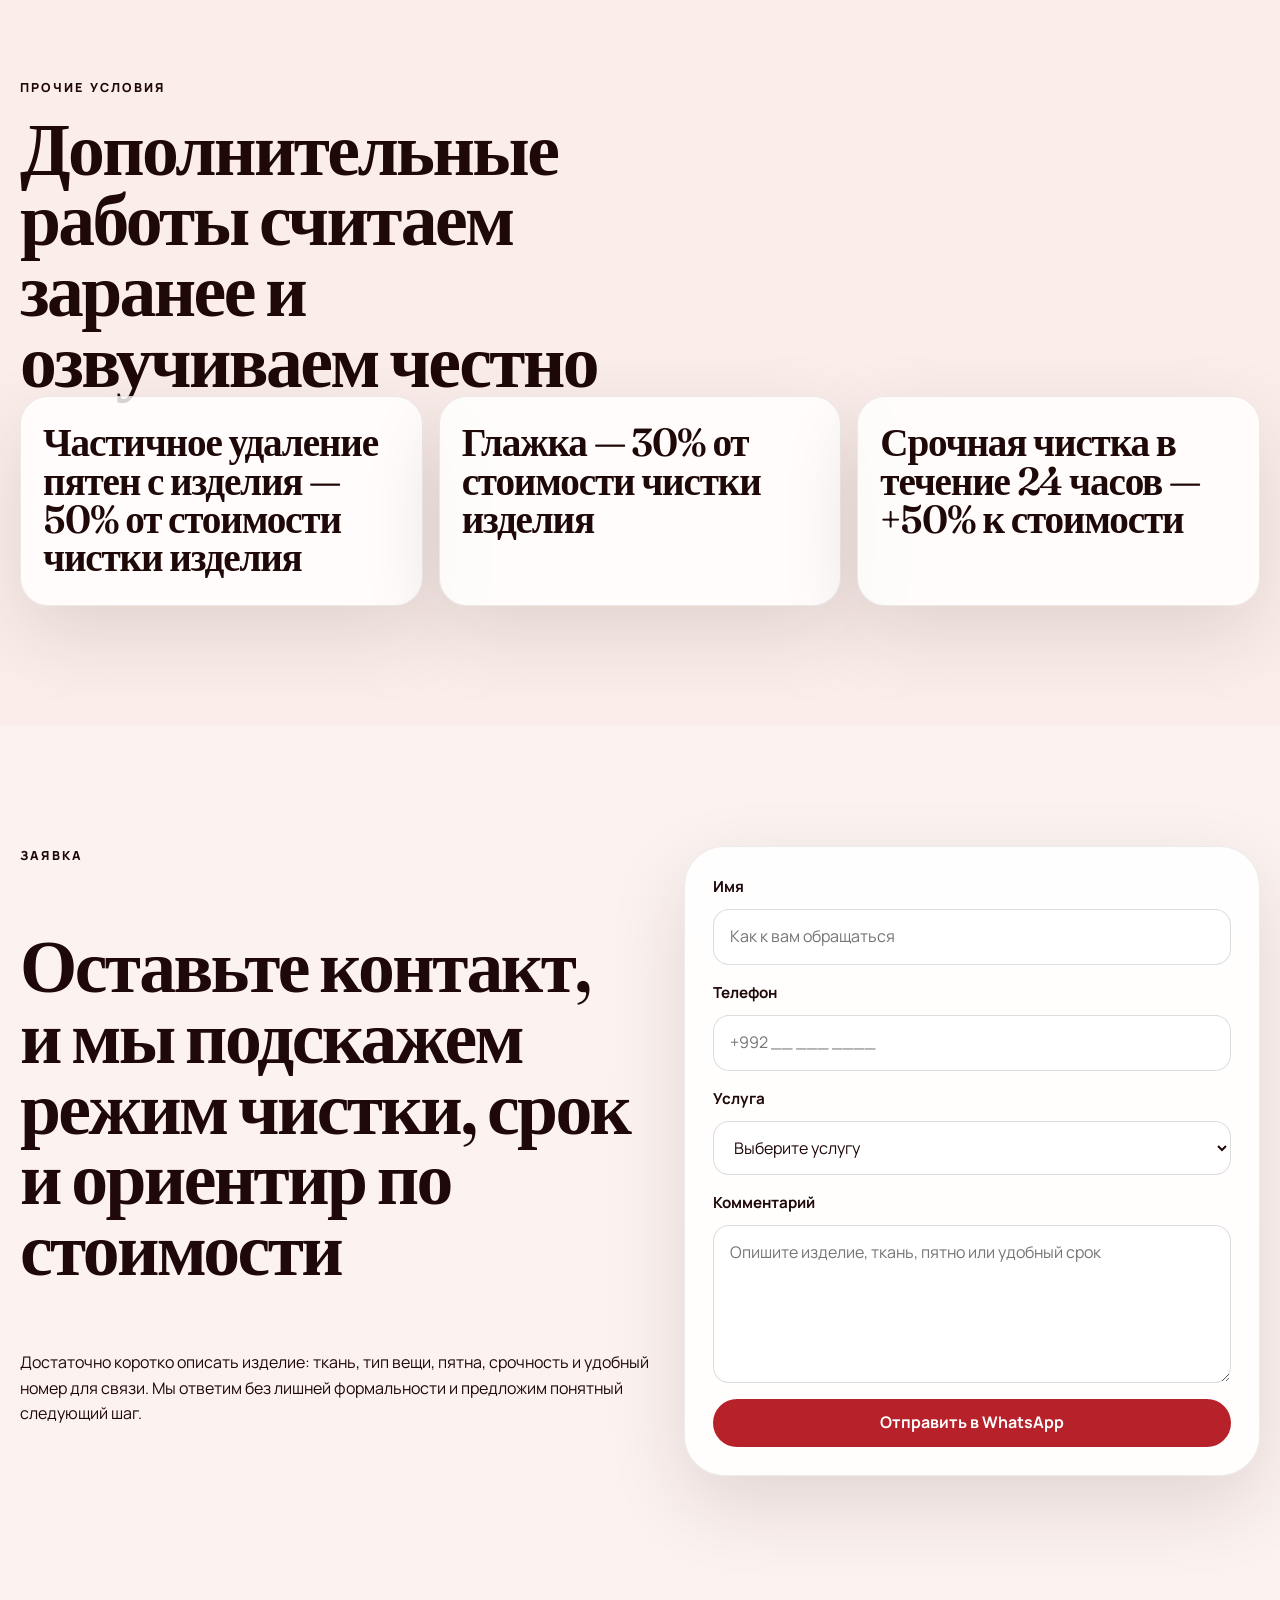
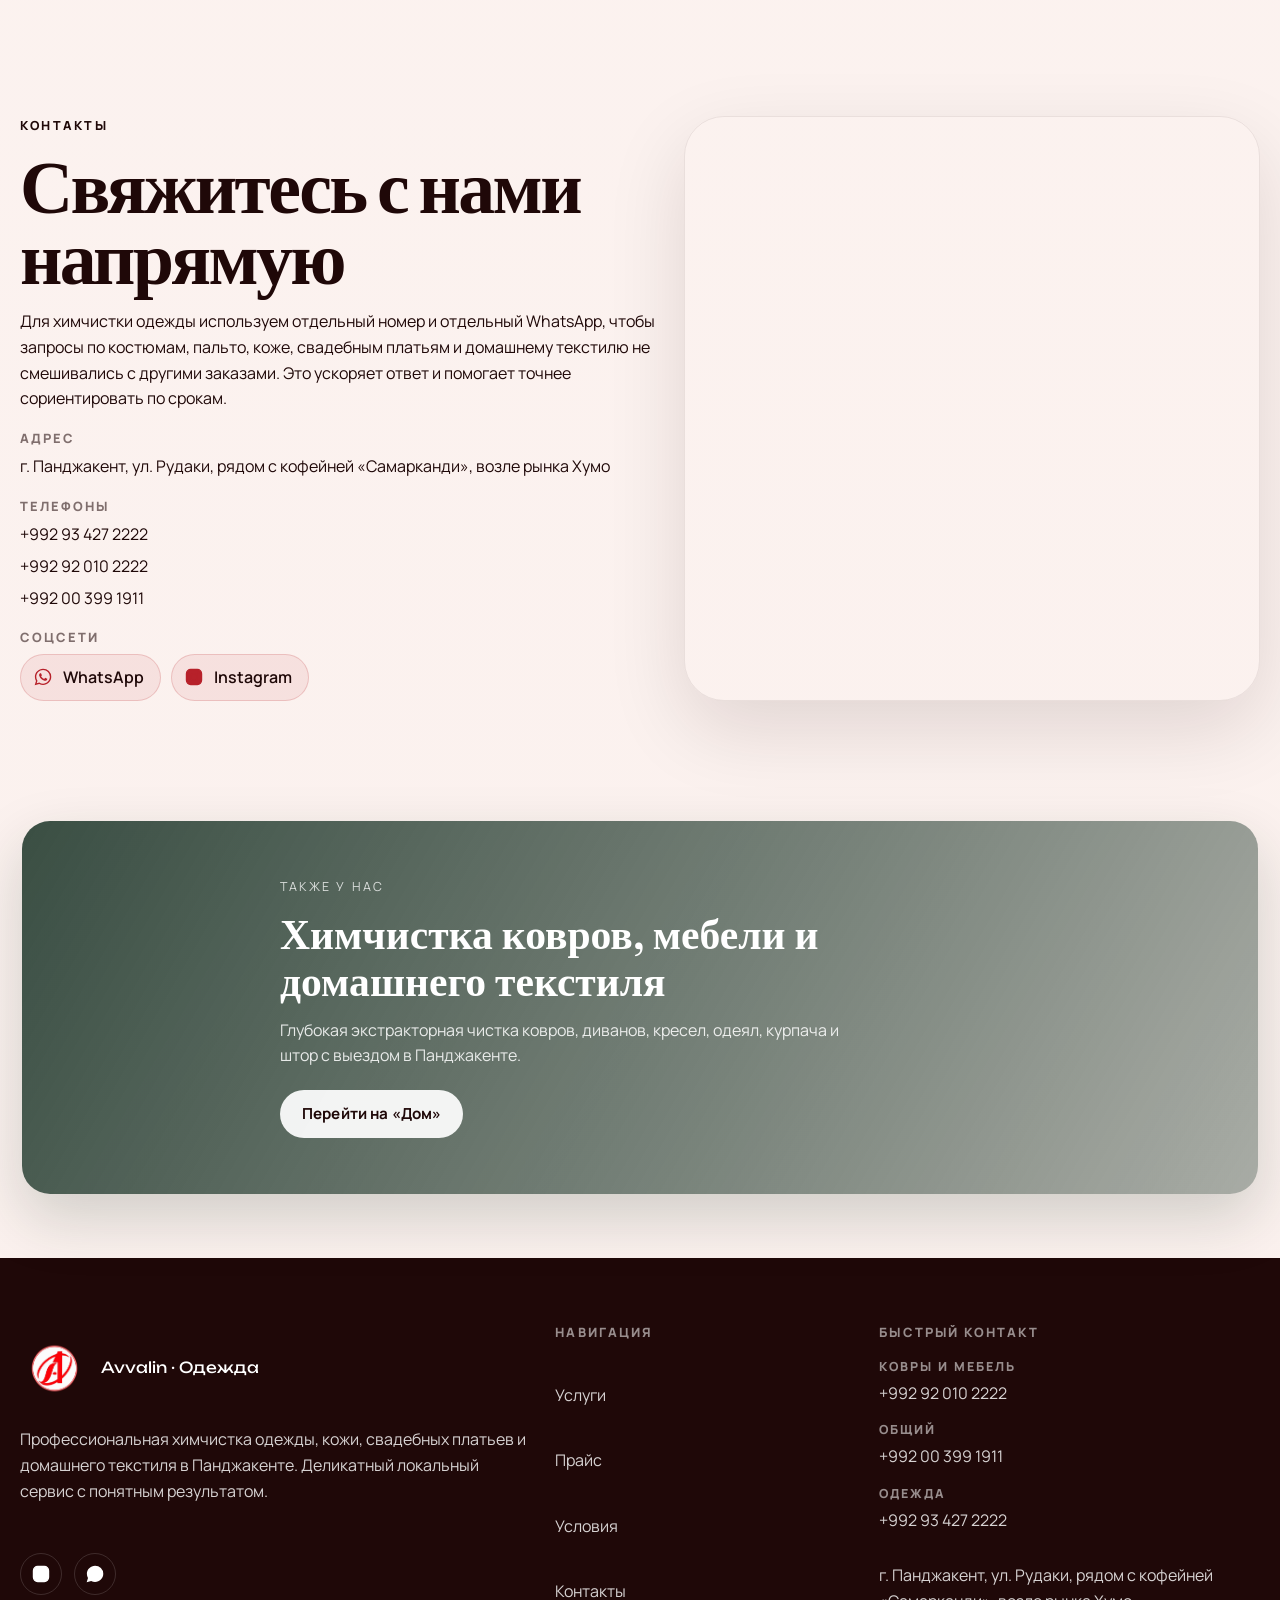
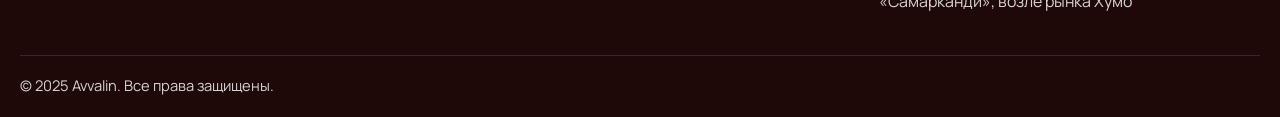
==== commit abd5f584: "polish: cross-promo banner, fixed social icons, refined mobile page-switch Contacts socials: - Insta" ====
--- a/clothing.html
+++ b/clothing.html
@@ -116,9 +116,13 @@
         <div class="mobile-menu__inner">
           <nav class="mobile-menu__nav" aria-label="Mobile navigation">
             <div class="page-switch page-switch--menu" aria-label="Навигация по страницам">
-              <a class="page-switch__link" href="./index.html" data-menu-link data-ru="Дом" data-tj="Хона">Дом</a>
-              <a class="page-switch__link is-current" href="./clothing.html" data-menu-link data-ru="Одежда" data-tj="Либос">
-                Одежда
+              <a class="page-switch__link" href="./index.html" data-menu-link>
+                <span class="page-switch__title" data-ru="Дом" data-tj="Хона">Дом</span>
+                <span class="page-switch__sub" data-ru="Ковры · мебель · текстиль" data-tj="Қолин · мебел · матоъ">Ковры · мебель · текстиль</span>
+              </a>
+              <a class="page-switch__link is-current" href="./clothing.html" data-menu-link>
+                <span class="page-switch__title" data-ru="Одежда" data-tj="Либос">Одежда</span>
+                <span class="page-switch__sub" data-ru="Костюмы · кожа · платья" data-tj="Костюм · чарм · либос">Костюмы · кожа · платья</span>
               </a>
             </div>
             <a href="#services" data-menu-link data-ru="Услуги" data-tj="Хизматҳо">Услуги</a>
@@ -871,10 +875,10 @@
             <div class="section-intro section-intro--narrow">
               <p class="section-kicker" data-ru="Контакты" data-tj="Тамос">Контакты</p>
               <h2
-                data-ru="Свяжитесь с нами по одежде напрямую, а по адресу и Instagram всё остаётся тем же"
-                data-tj="Барои либос мустақиман бо мо тамос гиред, суроға ва Instagram ҳамон аст"
-              >
-                Свяжитесь с нами по одежде напрямую, а по адресу и Instagram всё остаётся тем же
+                data-ru="Свяжитесь с нами напрямую"
+                data-tj="Бо мо мустақиман тамос гиред"
+              >
+                Свяжитесь с нами напрямую
               </h2>
               <p
                 data-ru="Для химчистки одежды используем отдельный номер и отдельный WhatsApp, чтобы запросы по костюмам, пальто, коже, свадебным платьям и домашнему текстилю не смешивались с другими заказами. Это ускоряет ответ и помогает точнее сориентировать по срокам."
@@ -907,13 +911,24 @@
             <div class="contacts-block">
               <p class="contacts-label" data-ru="Соцсети" data-tj="Шабакаҳо">Соцсети</p>
               <div class="contacts-socials">
-                <a href="https://wa.me/992934272222" target="_blank" rel="noreferrer">WhatsApp</a>
+                <a href="https://wa.me/992934272222" target="_blank" rel="noreferrer" aria-label="WhatsApp">
+                  <svg viewBox="0 0 24 24" aria-hidden="true">
+                    <path d="M19.05 4.94A9.76 9.76 0 0 0 12.09 2C6.66 2 2.25 6.41 2.25 11.84c0 1.74.46 3.43 1.34 4.92L2 22l5.4-1.57a9.8 9.8 0 0 0 4.68 1.2h.01c5.43 0 9.84-4.41 9.84-9.84a9.75 9.75 0 0 0-2.88-6.85Zm-6.96 15.04h-.01a8.15 8.15 0 0 1-4.14-1.13l-.3-.18-3.2.93.95-3.11-.2-.32a8.14 8.14 0 0 1-1.26-4.34c0-4.5 3.66-8.16 8.16-8.16 2.18 0 4.23.85 5.77 2.39a8.1 8.1 0 0 1 2.39 5.77c0 4.5-3.66 8.15-8.16 8.15Zm4.47-6.11c-.24-.12-1.43-.71-1.65-.79-.22-.08-.38-.12-.54.12-.16.24-.62.79-.76.95-.14.16-.28.18-.52.06-.24-.12-1-.37-1.91-1.19-.71-.63-1.19-1.41-1.33-1.65-.14-.24-.01-.37.1-.49.1-.1.24-.28.36-.42.12-.14.16-.24.24-.4.08-.16.04-.3-.02-.42-.06-.12-.54-1.31-.74-1.79-.2-.48-.4-.41-.54-.41h-.46c-.16 0-.42.06-.64.3-.22.24-.84.82-.84 2s.86 2.32.98 2.48c.12.16 1.69 2.58 4.09 3.62.57.25 1.02.4 1.37.51.58.18 1.11.16 1.53.1.47-.07 1.43-.58 1.64-1.14.2-.56.2-1.04.14-1.14-.06-.1-.22-.16-.46-.28Z"/>
+                  </svg>
+                  <span>WhatsApp</span>
+                </a>
                 <a
                   href="https://www.instagram.com/avvalin.tjk?igsh=cmRzbWNzczF0NjJw"
                   target="_blank"
                   rel="noreferrer"
+                  aria-label="Instagram"
                 >
-                  Instagram
+                  <svg viewBox="0 0 24 24" aria-hidden="true" fill="none" stroke="currentColor" stroke-width="1.7" stroke-linecap="round" stroke-linejoin="round">
+                    <rect x="3" y="3" width="18" height="18" rx="5"/>
+                    <circle cx="12" cy="12" r="4"/>
+                    <circle cx="17.2" cy="6.8" r="1.1" fill="currentColor" stroke="none"/>
+                  </svg>
+                  <span>Instagram</span>
                 </a>
               </div>
             </div>
@@ -928,6 +943,37 @@
             ></iframe>
           </div>
         </div>
+      </section>
+
+      <section class="cross-promo" data-target="home">
+        <a class="cross-promo__card" href="./index.html">
+          <div class="cross-promo__media" aria-hidden="true"></div>
+          <div class="cross-promo__overlay" aria-hidden="true"></div>
+          <div class="cross-promo__content container">
+            <p class="cross-promo__kicker" data-ru="Также у нас" data-tj="Боз дар мо">Также у нас</p>
+            <h2
+              class="cross-promo__title"
+              data-ru="Химчистка ковров, мебели и домашнего текстиля"
+              data-tj="Кимиёшӯйии қолин, мебел ва матоъи хонагӣ"
+            >
+              Химчистка ковров, мебели и домашнего текстиля
+            </h2>
+            <p
+              class="cross-promo__sub"
+              data-ru="Глубокая экстракторная чистка ковров, диванов, кресел, одеял, курпача и штор с выездом в Панджакенте."
+              data-tj="Тозакунии амиқи экстракторӣ барои қолин, диван, курсӣ, кӯрпа, курпача ва парда бо баромад дар Панҷакент."
+            >
+              Глубокая экстракторная чистка ковров, диванов, кресел, одеял, курпача и штор с
+              выездом в Панджакенте.
+            </p>
+            <span class="cross-promo__cta" data-ru="Перейти на «Дом»" data-tj="Гузаштан ба «Хона»">
+              Перейти на «Дом»
+              <svg viewBox="0 0 24 24" aria-hidden="true">
+                <path d="M5 12h14M13 5l7 7-7 7" fill="none" stroke="currentColor" stroke-width="1.8" stroke-linecap="round" stroke-linejoin="round"/>
+              </svg>
+            </span>
+          </div>
+        </a>
       </section>
     </main>
 
@@ -956,10 +1002,10 @@
           </p>
           <div class="footer-socials">
             <a href="https://www.instagram.com/avvalin.tjk?igsh=cmRzbWNzczF0NjJw" target="_blank" rel="noreferrer" aria-label="Instagram">
-              <svg viewBox="0 0 24 24" aria-hidden="true">
+              <svg viewBox="0 0 24 24" aria-hidden="true" fill="none" stroke="currentColor" stroke-width="1.7" stroke-linecap="round" stroke-linejoin="round">
                 <rect x="3" y="3" width="18" height="18" rx="5" />
-                <circle cx="12" cy="12" r="4.3" />
-                <circle cx="17.2" cy="6.8" r="1.1" />
+                <circle cx="12" cy="12" r="4" />
+                <circle cx="17.2" cy="6.8" r="1.1" fill="currentColor" stroke="none" />
               </svg>
             </a>
             <a href="https://wa.me/992934272222" target="_blank" rel="noreferrer" aria-label="WhatsApp">
--- a/styles.css
+++ b/styles.css
@@ -480,26 +480,65 @@
   display: grid;
   grid-template-columns: repeat(2, minmax(0, 1fr));
   gap: 12px;
-  margin-bottom: 8px;
+  margin-bottom: 12px;
 }
 
 .page-switch--menu .page-switch__link {
-  min-height: 92px;
+  position: relative;
+  min-height: 116px;
   padding: 18px 16px;
-  align-items: flex-end;
-  justify-content: flex-start;
-  border-radius: 24px;
+  flex-direction: column;
+  align-items: flex-start;
+  justify-content: space-between;
+  gap: 12px;
+  border-radius: 22px;
   background: rgba(255, 255, 255, 0.06);
   border-color: rgba(255, 255, 255, 0.16);
   color: #fff;
+  text-align: left;
+  overflow: hidden;
+}
+
+.page-switch--menu .page-switch__title {
   font-family: "Fraunces", serif;
-  font-size: clamp(1.45rem, 5vw, 1.8rem);
+  font-weight: 600;
+  font-size: clamp(1.4rem, 5.4vw, 1.7rem);
   line-height: 1;
+  letter-spacing: 0.005em;
+}
+
+.page-switch--menu .page-switch__sub {
+  font-family: "Manrope", sans-serif;
+  font-size: 0.78rem;
+  line-height: 1.35;
+  color: rgba(255, 255, 255, 0.7);
+  letter-spacing: 0.01em;
+  text-transform: none;
 }
 
 .page-switch--menu .page-switch__link.is-current {
   background: var(--brand-primary);
   border-color: var(--brand-primary);
+  color: #fff;
+}
+
+.page-switch--menu .page-switch__link.is-current .page-switch__sub {
+  color: rgba(255, 255, 255, 0.85);
+}
+
+.page-switch--menu .page-switch__link::before {
+  content: "";
+  position: absolute;
+  top: 16px;
+  right: 16px;
+  width: 8px;
+  height: 8px;
+  border-radius: 999px;
+  background: rgba(255, 255, 255, 0.35);
+}
+
+.page-switch--menu .page-switch__link.is-current::before {
+  background: #fff;
 }
 
 .mobile-menu__meta {
@@ -1138,6 +1177,180 @@
 .contacts-block a,
 .contacts-socials a {
   width: fit-content;
+}
+
+.contacts-socials {
+  display: flex;
+  flex-wrap: wrap;
+  gap: 10px;
+}
+
+.contacts-socials a {
+  display: inline-flex;
+  align-items: center;
+  gap: 10px;
+  padding: 10px 16px 10px 12px;
+  border-radius: 999px;
+  background: rgba(var(--brand-primary-rgb), 0.08);
+  color: var(--brand-dark);
+  border: 1px solid rgba(var(--brand-primary-rgb), 0.18);
+  font-weight: 600;
+  transition: background 0.2s ease, transform 0.2s ease, border-color 0.2s ease;
+}
+
+.contacts-socials a:hover,
+.contacts-socials a:focus-visible {
+  background: rgba(var(--brand-primary-rgb), 0.14);
+  border-color: rgba(var(--brand-primary-rgb), 0.32);
+  transform: translateY(-1px);
+}
+
+.contacts-socials a svg {
+  width: 20px;
+  height: 20px;
+  fill: currentColor;
+  color: var(--brand-primary);
+  flex-shrink: 0;
+}
+
+.contacts-socials a span {
+  color: var(--brand-dark);
+}
+
+.cross-promo {
+  padding: 0 22px 64px;
+}
+
+.cross-promo__card {
+  position: relative;
+  display: block;
+  overflow: hidden;
+  border-radius: 28px;
+  min-height: 320px;
+  isolation: isolate;
+  color: #fff;
+  text-decoration: none;
+  transition: transform 0.35s ease, box-shadow 0.35s ease;
+  box-shadow: 0 24px 60px rgba(15, 42, 29, 0.18);
+}
+
+.cross-promo__card:hover,
+.cross-promo__card:focus-visible {
+  transform: translateY(-3px);
+  box-shadow: 0 36px 80px rgba(15, 42, 29, 0.26);
+}
+
+.cross-promo__media,
+.cross-promo__overlay {
+  position: absolute;
+  inset: 0;
+}
+
+.cross-promo__media {
+  background-size: cover;
+  background-position: center center;
+  transform: scale(1.04);
+  transition: transform 0.6s ease;
+}
+
+.cross-promo__card:hover .cross-promo__media {
+  transform: scale(1.08);
+}
+
+.cross-promo[data-target="clothing"] .cross-promo__media {
+  background-image: url("https://images.unsplash.com/photo-1490481651871-ab68de25d43d?w=1800&q=85&auto=format&fit=crop");
+}
+
+.cross-promo[data-target="home"] .cross-promo__media {
+  background-image: url("https://images.unsplash.com/photo-1600166898405-da9535204843?w=1800&q=85&auto=format&fit=crop");
+}
+
+.cross-promo[data-target="clothing"] .cross-promo__overlay {
+  background: linear-gradient(120deg, rgba(31, 8, 8, 0.82) 0%, rgba(31, 8, 8, 0.55) 60%, rgba(31, 8, 8, 0.35) 100%);
+}
+
+.cross-promo[data-target="home"] .cross-promo__overlay {
+  background: linear-gradient(120deg, rgba(15, 42, 29, 0.82) 0%, rgba(15, 42, 29, 0.55) 60%, rgba(15, 42, 29, 0.35) 100%);
+}
+
+.cross-promo__content {
+  position: relative;
+  z-index: 1;
+  padding: 56px 0;
+  display: flex;
+  flex-direction: column;
+  gap: 14px;
+  max-width: 720px;
+}
+
+.cross-promo__kicker {
+  font-size: 0.78rem;
+  letter-spacing: 0.18em;
+  text-transform: uppercase;
+  color: rgba(255, 255, 255, 0.78);
+  margin: 0;
+}
+
+.cross-promo__title {
+  font-family: "Fraunces", serif;
+  font-weight: 600;
+  font-size: clamp(1.8rem, 4.5vw, 2.6rem);
+  line-height: 1.12;
+  margin: 0;
+  color: #fff;
+}
+
+.cross-promo__sub {
+  font-size: 1rem;
+  line-height: 1.55;
+  color: rgba(255, 255, 255, 0.86);
+  margin: 0;
+  max-width: 560px;
+}
+
+.cross-promo__cta {
+  display: inline-flex;
+  align-items: center;
+  gap: 8px;
+  align-self: flex-start;
+  margin-top: 8px;
+  padding: 12px 22px;
+  background: rgba(255, 255, 255, 0.92);
+  color: var(--brand-dark);
+  border-radius: 999px;
+  font-weight: 700;
+  font-size: 0.95rem;
+  letter-spacing: 0.01em;
+  transition: background 0.2s ease;
+}
+
+.cross-promo[data-target="clothing"] .cross-promo__cta {
+  color: #1F0808;
+}
+
+.cross-promo__cta svg {
+  width: 18px;
+  height: 18px;
+}
+
+.cross-promo__card:hover .cross-promo__cta,
+.cross-promo__card:focus-visible .cross-promo__cta {
+  background: #fff;
+}
+
+@media (max-width: 600px) {
+  .cross-promo {
+    padding: 0 14px 48px;
+  }
+
+  .cross-promo__card {
+    min-height: 280px;
+    border-radius: 24px;
+  }
+
+  .cross-promo__content {
+    padding: 40px 18px;
+  }
 }
 
 .contacts-map {
